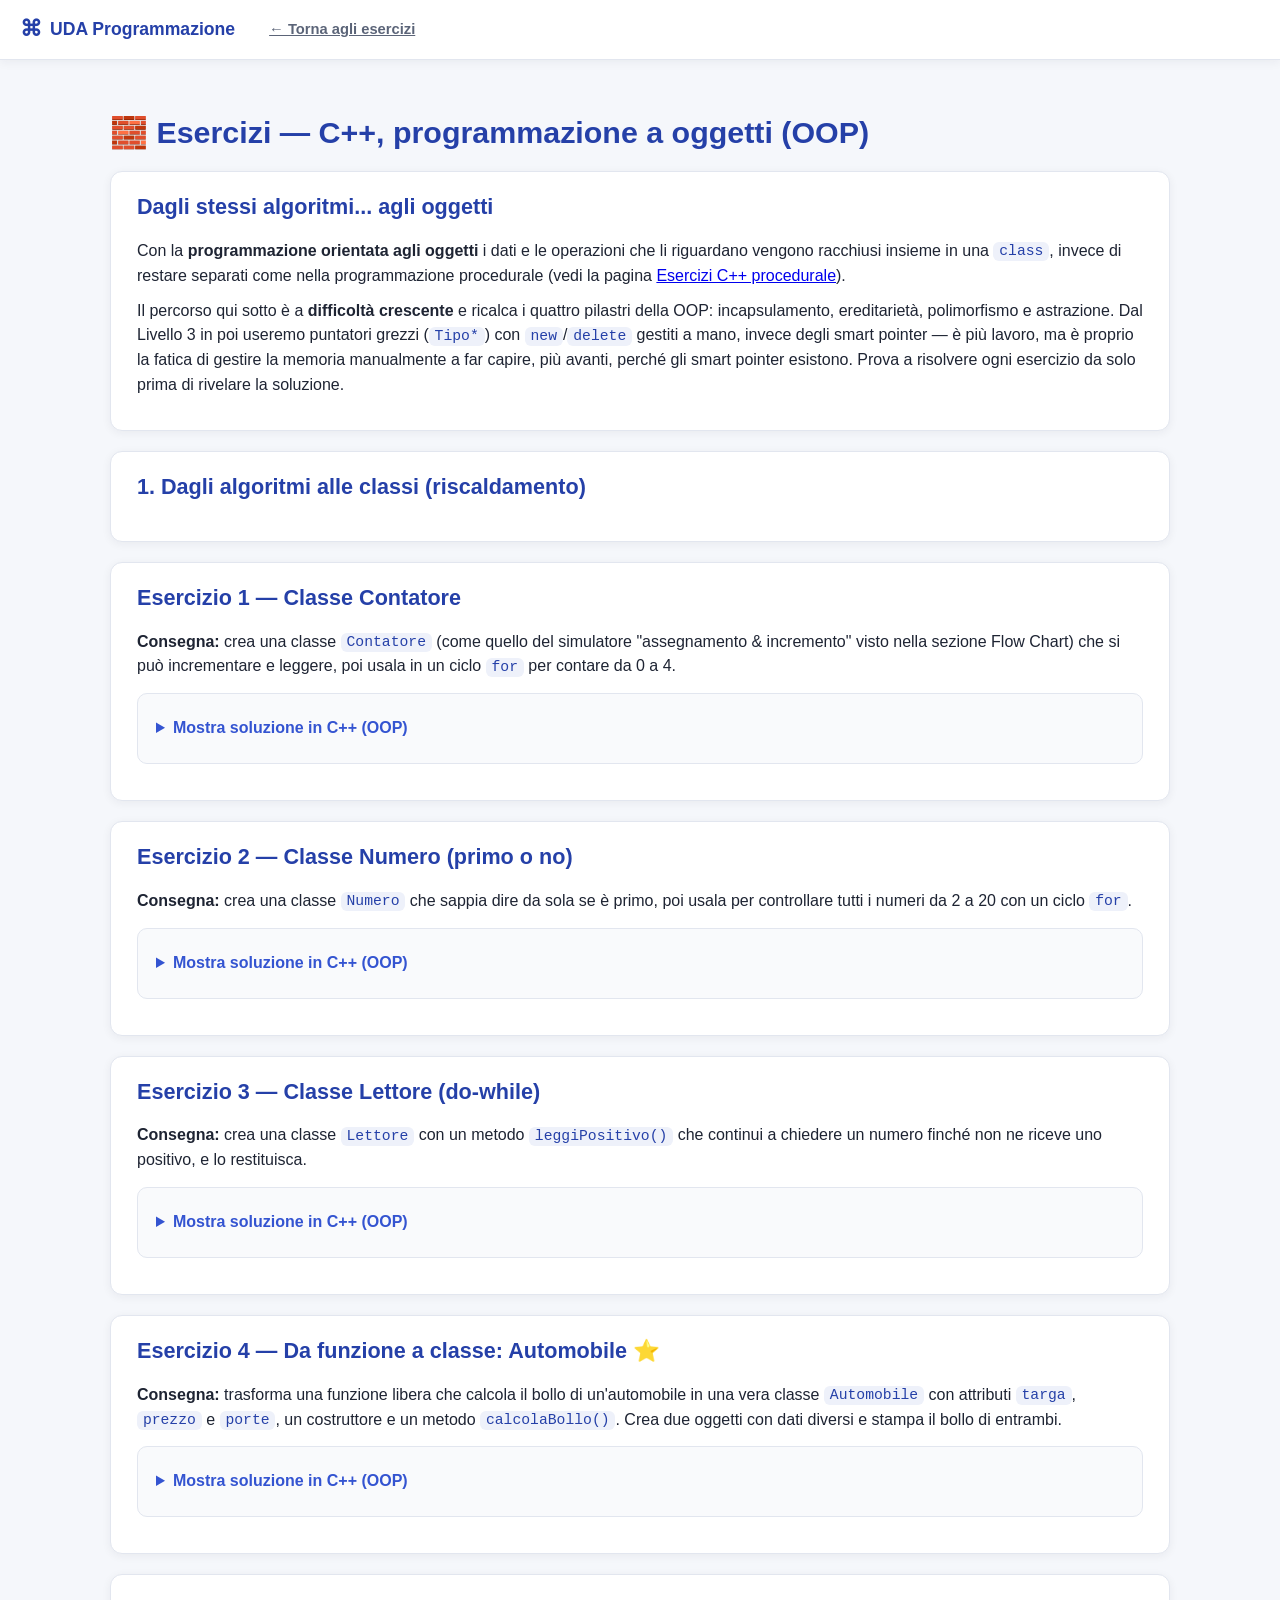
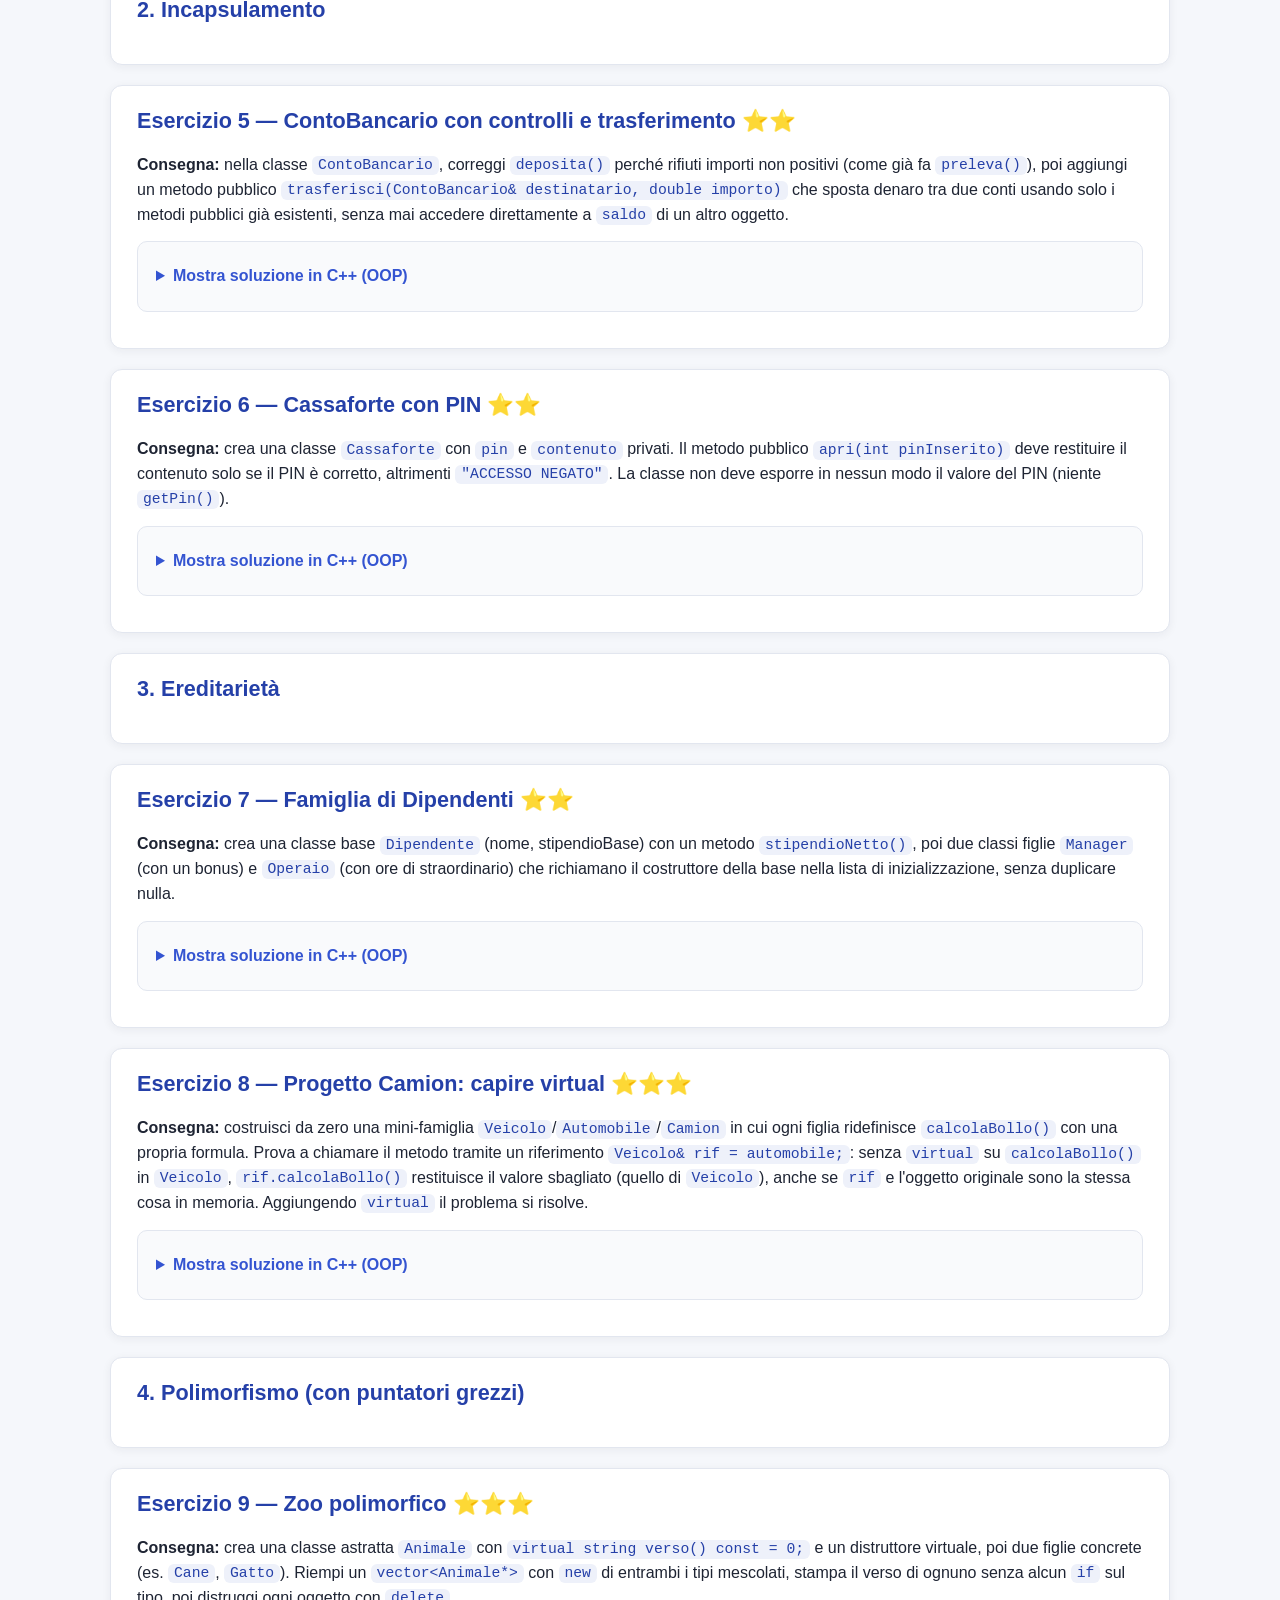
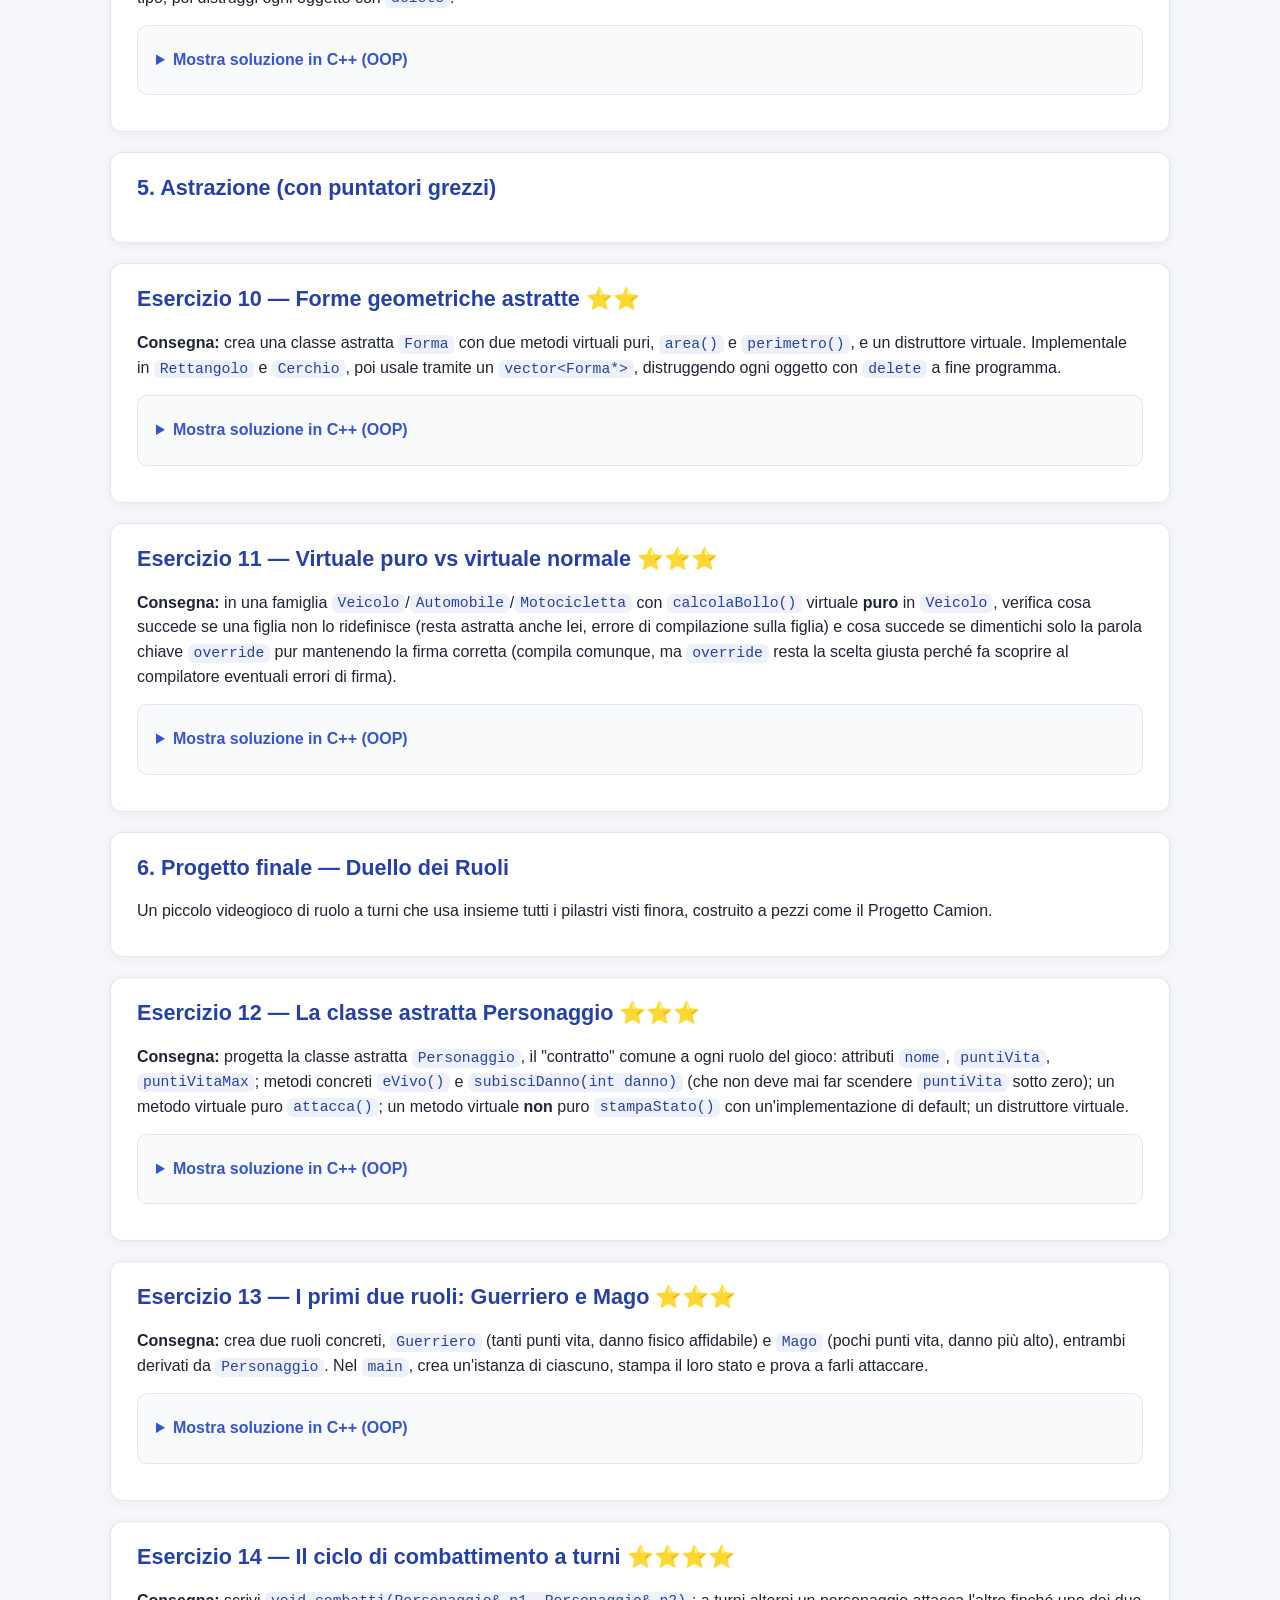
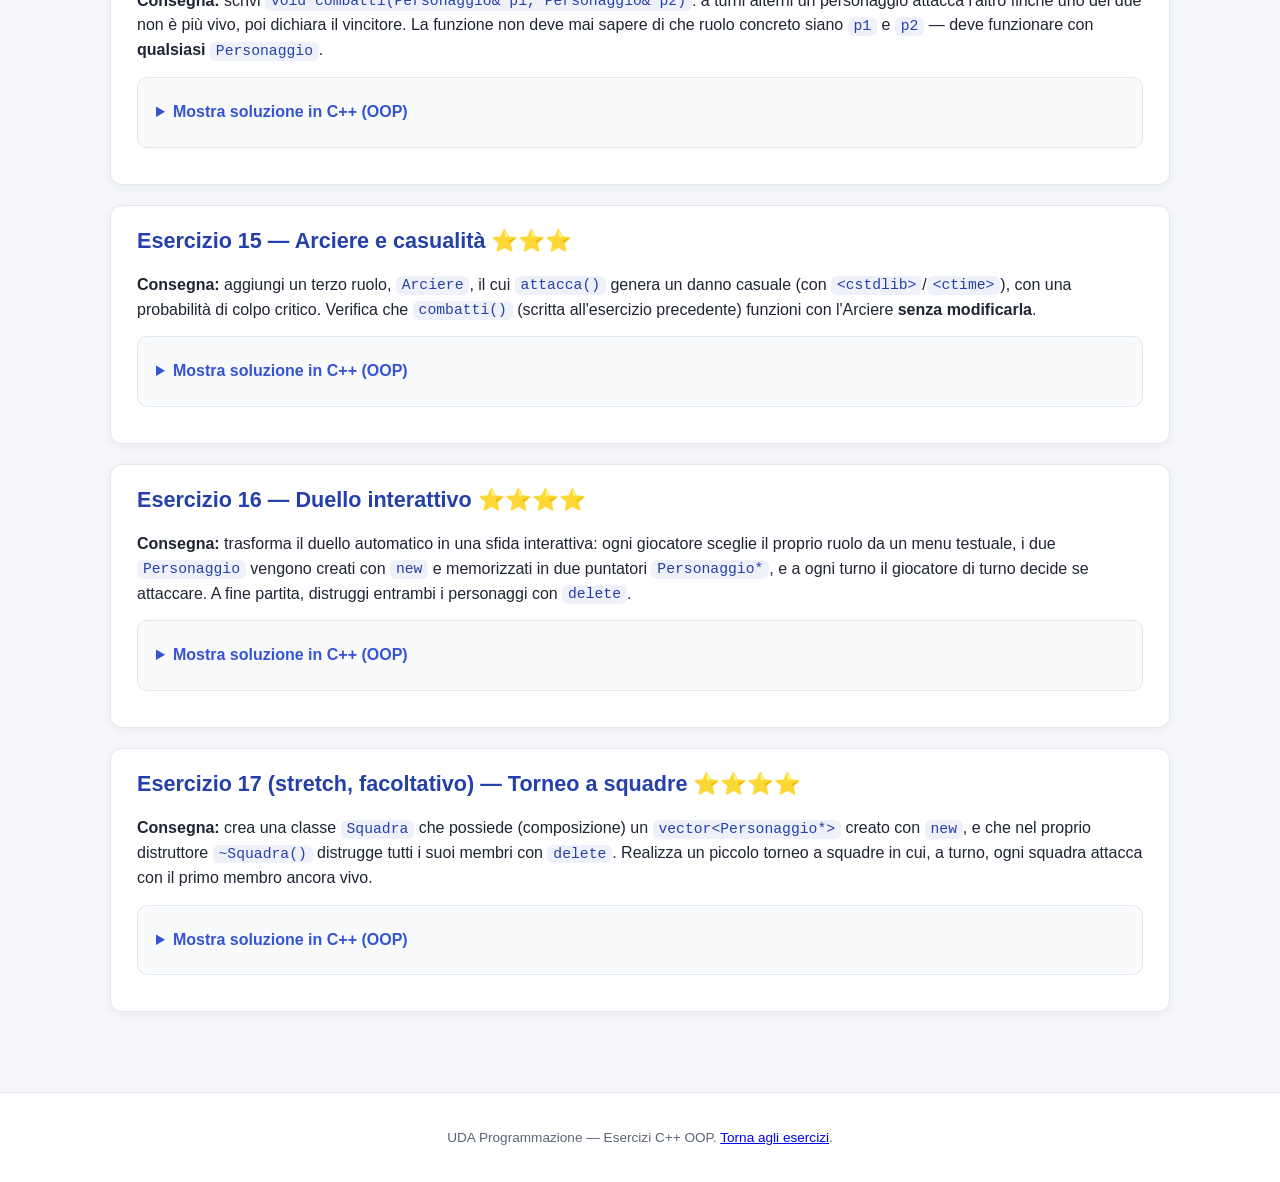
==== esercizi-cpp-oop.html @ 9cf07161 "Primo commit del sito UDA Programmazione Sito didattico interattivo su problem solving, algoritmi, f" ====
<!DOCTYPE html>
<html lang="it">
<head>
<meta charset="UTF-8">
<meta name="viewport" content="width=device-width, initial-scale=1.0">
<title>Esercizi C++ OOP – UDA Programmazione</title>
<link rel="stylesheet" href="css/style.css">
</head>
<body>

<header class="topbar">
  <div class="brand">
    <span class="brand-icon">⌘</span>
    <span class="brand-text">UDA Programmazione</span>
  </div>
  <nav class="mainnav">
    <a class="navbtn" href="Introduzione_Programmazione.html#esercizi">← Torna agli esercizi</a>
  </nav>
</header>

<main>
<section class="view active">
  <h1 class="view-title">🧱 Esercizi — C++, programmazione a oggetti (OOP)</h1>

  <div class="lesson-block">
    <h2>Dagli stessi algoritmi... agli oggetti</h2>
    <p>Con la <strong>programmazione orientata agli oggetti</strong> i dati e le operazioni che li riguardano vengono racchiusi insieme in una <code>class</code>, invece di restare separati come nella programmazione procedurale (vedi la pagina <a href="esercizi-cpp-procedurale.html">Esercizi C++ procedurale</a>).</p>
    <p>Il percorso qui sotto è a <strong>difficoltà crescente</strong> e ricalca i quattro pilastri della OOP: incapsulamento, ereditarietà, polimorfismo e astrazione. Dal Livello 3 in poi useremo puntatori grezzi (<code>Tipo*</code>) con <code>new</code>/<code>delete</code> gestiti a mano, invece degli smart pointer — è più lavoro, ma è proprio la fatica di gestire la memoria manualmente a far capire, più avanti, perché gli smart pointer esistono. Prova a risolvere ogni esercizio da solo prima di rivelare la soluzione.</p>
  </div>

  <!-- ============ 1. DAGLI ALGORITMI ALLE CLASSI ============ -->
  <div class="lesson-block">
    <h2>1. Dagli algoritmi alle classi (riscaldamento)</h2>
  </div>

  <div class="lesson-block">
    <h2>Esercizio 1 — Classe Contatore</h2>
    <p><strong>Consegna:</strong> crea una classe <code>Contatore</code> (come quello del simulatore "assegnamento &amp; incremento" visto nella sezione Flow Chart) che si può incrementare e leggere, poi usala in un ciclo <code>for</code> per contare da 0 a 4.</p>
    <div class="exercise-card">
      <details class="reveal"><summary>Mostra soluzione in C++ (OOP)</summary>
        <pre class="code-panel active">#include &lt;iostream&gt;
using namespace std;

class Contatore {
    private:
        int valore;
    public:
        Contatore() : valore(0) {}
        void incrementa() {
            valore = valore + 1;
        }
        int leggiValore() {
            return valore;
        }
};

int main() {
    Contatore cont;
    for (int i = 0; i &lt; 5; i++) {
        cout &lt;&lt; cont.leggiValore() &lt;&lt; endl;
        cont.incrementa();
    }
    return 0;
}</pre>
      </details>
    </div>
  </div>

  <div class="lesson-block">
    <h2>Esercizio 2 — Classe Numero (primo o no)</h2>
    <p><strong>Consegna:</strong> crea una classe <code>Numero</code> che sappia dire da sola se è primo, poi usala per controllare tutti i numeri da 2 a 20 con un ciclo <code>for</code>.</p>
    <div class="exercise-card">
      <details class="reveal"><summary>Mostra soluzione in C++ (OOP)</summary>
        <pre class="code-panel active">#include &lt;iostream&gt;
using namespace std;

class Numero {
    private:
        int valore;
    public:
        Numero(int v) : valore(v) {}
        bool ePrimo() {
            if (valore &lt; 2) return false;
            for (int i = 2; i &lt;= valore / 2; i++) {
                if (valore % i == 0) {
                    return false;
                }
            }
            return true;
        }
};

int main() {
    for (int n = 2; n &lt;= 20; n++) {
        Numero num(n);
        if (num.ePrimo()) {
            cout &lt;&lt; n &lt;&lt; " e' primo" &lt;&lt; endl;
        }
    }
    return 0;
}</pre>
      </details>
    </div>
  </div>

  <div class="lesson-block">
    <h2>Esercizio 3 — Classe Lettore (do-while)</h2>
    <p><strong>Consegna:</strong> crea una classe <code>Lettore</code> con un metodo <code>leggiPositivo()</code> che continui a chiedere un numero finché non ne riceve uno positivo, e lo restituisca.</p>
    <div class="exercise-card">
      <details class="reveal"><summary>Mostra soluzione in C++ (OOP)</summary>
        <pre class="code-panel active">#include &lt;iostream&gt;
using namespace std;

class Lettore {
    public:
        int leggiPositivo() {
            int n;
            do {
                cin &gt;&gt; n;
            } while (n &lt;= 0);
            return n;
        }
};

int main() {
    Lettore lettore;
    int n = lettore.leggiPositivo();
    cout &lt;&lt; "Hai inserito: " &lt;&lt; n;
    return 0;
}</pre>
        <p class="note">Anche dentro un metodo di una classe, il ciclo <code>do-while</code> funziona esattamente come nella programmazione procedurale: esegue il corpo almeno una volta.</p>
      </details>
    </div>
  </div>

  <div class="lesson-block">
    <h2>Esercizio 4 — Da funzione a classe: Automobile ⭐</h2>
    <p><strong>Consegna:</strong> trasforma una funzione libera che calcola il bollo di un'automobile in una vera classe <code>Automobile</code> con attributi <code>targa</code>, <code>prezzo</code> e <code>porte</code>, un costruttore e un metodo <code>calcolaBollo()</code>. Crea due oggetti con dati diversi e stampa il bollo di entrambi.</p>
    <div class="exercise-card">
      <details class="reveal"><summary>Mostra soluzione in C++ (OOP)</summary>
        <pre class="code-panel active">#include &lt;iostream&gt;
#include &lt;string&gt;
using namespace std;

class Automobile {
    public:
        string targa;
        double prezzo;
        int porte;

        Automobile(string t, double p, int np) : targa(t), prezzo(p), porte(np) {}

        double calcolaBollo() {
            return prezzo * 0.03 + porte * 5.0;
        }
};

int main() {
    Automobile auto1("AB123CD", 15000.0, 5);
    Automobile auto2("EF456GH", 22000.0, 3);

    cout &lt;&lt; "Bollo " &lt;&lt; auto1.targa &lt;&lt; ": " &lt;&lt; auto1.calcolaBollo() &lt;&lt; " euro" &lt;&lt; endl;
    cout &lt;&lt; "Bollo " &lt;&lt; auto2.targa &lt;&lt; ": " &lt;&lt; auto2.calcolaBollo() &lt;&lt; " euro" &lt;&lt; endl;
    return 0;
}</pre>
        <p class="note">Per ora <code>targa</code>, <code>prezzo</code> e <code>porte</code> sono <code>public</code>: al livello successivo (incapsulamento) impareremo a proteggerli.</p>
      </details>
    </div>
  </div>

  <!-- ============ 2. INCAPSULAMENTO ============ -->
  <div class="lesson-block">
    <h2>2. Incapsulamento</h2>
  </div>

  <div class="lesson-block">
    <h2>Esercizio 5 — ContoBancario con controlli e trasferimento ⭐⭐</h2>
    <p><strong>Consegna:</strong> nella classe <code>ContoBancario</code>, correggi <code>deposita()</code> perché rifiuti importi non positivi (come già fa <code>preleva()</code>), poi aggiungi un metodo pubblico <code>trasferisci(ContoBancario&amp; destinatario, double importo)</code> che sposta denaro tra due conti usando solo i metodi pubblici già esistenti, senza mai accedere direttamente a <code>saldo</code> di un altro oggetto.</p>
    <div class="exercise-card">
      <details class="reveal"><summary>Mostra soluzione in C++ (OOP)</summary>
        <pre class="code-panel active">#include &lt;iostream&gt;
#include &lt;string&gt;
using namespace std;

class ContoBancario {
    private:
        string intestatario;
        double saldo;
    public:
        ContoBancario(string nome, double saldoIniziale) : intestatario(nome), saldo(saldoIniziale) {}

        void deposita(double importo) {
            if (importo &gt; 0) {
                saldo = saldo + importo;
            } else {
                cout &lt;&lt; "Importo non valido per il deposito" &lt;&lt; endl;
            }
        }

        bool preleva(double importo) {
            if (importo &gt; 0 &amp;&amp; importo &lt;= saldo) {
                saldo = saldo - importo;
                return true;
            }
            cout &lt;&lt; "Prelievo non valido" &lt;&lt; endl;
            return false;
        }

        bool trasferisci(ContoBancario &amp;destinatario, double importo) {
            if (preleva(importo)) {
                destinatario.deposita(importo);
                return true;
            }
            return false;
        }

        double getSaldo() const {
            return saldo;
        }
};

int main() {
    ContoBancario conto1("Luca", 1000.0);
    ContoBancario conto2("Anna", 200.0);

    conto1.deposita(-500.0);
    cout &lt;&lt; "Saldo conto1 dopo deposito negativo: " &lt;&lt; conto1.getSaldo() &lt;&lt; endl;

    conto1.trasferisci(conto2, 300.0);
    cout &lt;&lt; "Saldo conto1: " &lt;&lt; conto1.getSaldo() &lt;&lt; endl;
    cout &lt;&lt; "Saldo conto2: " &lt;&lt; conto2.getSaldo() &lt;&lt; endl;

    conto1.trasferisci(conto2, 5000.0);
    conto1.trasferisci(conto2, -100.0);

    return 0;
}</pre>
        <p class="note"><code>trasferisci</code> non ha bisogno di essere <code>friend</code> né di accedere a <code>saldo</code> di <code>destinatario</code> direttamente: <code>saldo</code> è <code>private</code>, ma stiamo chiamando <strong>metodi pubblici</strong> di un altro oggetto della stessa classe, ed è permesso.</p>
      </details>
    </div>
  </div>

  <div class="lesson-block">
    <h2>Esercizio 6 — Cassaforte con PIN ⭐⭐</h2>
    <p><strong>Consegna:</strong> crea una classe <code>Cassaforte</code> con <code>pin</code> e <code>contenuto</code> privati. Il metodo pubblico <code>apri(int pinInserito)</code> deve restituire il contenuto solo se il PIN è corretto, altrimenti <code>"ACCESSO NEGATO"</code>. La classe non deve esporre in nessun modo il valore del PIN (niente <code>getPin()</code>).</p>
    <div class="exercise-card">
      <details class="reveal"><summary>Mostra soluzione in C++ (OOP)</summary>
        <pre class="code-panel active">#include &lt;iostream&gt;
#include &lt;string&gt;
using namespace std;

class Cassaforte {
    private:
        int pin;
        string contenuto;
    public:
        Cassaforte(int pinIniziale, string contenutoIniziale) : pin(pinIniziale), contenuto(contenutoIniziale) {}

        string apri(int pinInserito) const {
            if (pinInserito == pin) {
                return contenuto;
            }
            return "ACCESSO NEGATO";
        }
};

int main() {
    Cassaforte cassaforte(1234, "documenti importanti");

    cout &lt;&lt; cassaforte.apri(1234) &lt;&lt; endl;
    cout &lt;&lt; cassaforte.apri(9999) &lt;&lt; endl;
    return 0;
}</pre>
        <p class="note">Differenza importante: <code>saldo</code> è un dato privato che <em>ha senso</em> leggere dall'esterno (ha un getter), mentre <code>pin</code> è un dato privato che non deve <em>mai</em> averne uno — l'unico modo per "usarlo" è passarlo come tentativo a <code>apri()</code>.</p>
      </details>
    </div>
  </div>

  <!-- ============ 3. EREDITARIETÀ ============ -->
  <div class="lesson-block">
    <h2>3. Ereditarietà</h2>
  </div>

  <div class="lesson-block">
    <h2>Esercizio 7 — Famiglia di Dipendenti ⭐⭐</h2>
    <p><strong>Consegna:</strong> crea una classe base <code>Dipendente</code> (nome, stipendioBase) con un metodo <code>stipendioNetto()</code>, poi due classi figlie <code>Manager</code> (con un bonus) e <code>Operaio</code> (con ore di straordinario) che richiamano il costruttore della base nella lista di inizializzazione, senza duplicare nulla.</p>
    <div class="exercise-card">
      <details class="reveal"><summary>Mostra soluzione in C++ (OOP)</summary>
        <pre class="code-panel active">#include &lt;iostream&gt;
#include &lt;string&gt;
using namespace std;

class Dipendente {
    protected:
        string nome;
        double stipendioBase;
    public:
        Dipendente(string n, double s) : nome(n), stipendioBase(s) {}

        double stipendioNetto() const {
            return stipendioBase;
        }

        string getNome() const {
            return nome;
        }
};

class Manager : public Dipendente {
    private:
        double bonus;
    public:
        Manager(string n, double s, double b) : Dipendente(n, s), bonus(b) {}
};

class Operaio : public Dipendente {
    private:
        int oreStraordinario;
    public:
        Operaio(string n, double s, int ore) : Dipendente(n, s), oreStraordinario(ore) {}
};

int main() {
    Manager m("Giulia", 3000.0, 500.0);
    Operaio o("Marco", 1800.0, 10);

    cout &lt;&lt; m.getNome() &lt;&lt; " - stipendio base: " &lt;&lt; m.stipendioNetto() &lt;&lt; endl;
    cout &lt;&lt; o.getNome() &lt;&lt; " - stipendio base: " &lt;&lt; o.stipendioNetto() &lt;&lt; endl;
    return 0;
}</pre>
        <p class="note">Né <code>Manager</code> né <code>Operaio</code> ridefiniscono <code>getNome()</code> o <code>stipendioNetto()</code>: li ereditano così come sono da <code>Dipendente</code>. Nel costruttore, <code>: Dipendente(n, s)</code> è "la parte che eredita"; il resto del corpo è "la parte propria" della figlia.</p>
      </details>
    </div>
  </div>

  <div class="lesson-block">
    <h2>Esercizio 8 — Progetto Camion: capire virtual ⭐⭐⭐</h2>
    <p><strong>Consegna:</strong> costruisci da zero una mini-famiglia <code>Veicolo</code>/<code>Automobile</code>/<code>Camion</code> in cui ogni figlia ridefinisce <code>calcolaBollo()</code> con una propria formula. Prova a chiamare il metodo tramite un riferimento <code>Veicolo&amp; rif = automobile;</code>: senza <code>virtual</code> su <code>calcolaBollo()</code> in <code>Veicolo</code>, <code>rif.calcolaBollo()</code> restituisce il valore sbagliato (quello di <code>Veicolo</code>), anche se <code>rif</code> e l'oggetto originale sono la stessa cosa in memoria. Aggiungendo <code>virtual</code> il problema si risolve.</p>
    <div class="exercise-card">
      <details class="reveal"><summary>Mostra soluzione in C++ (OOP)</summary>
        <pre class="code-panel active">#include &lt;iostream&gt;
#include &lt;string&gt;
using namespace std;

class Veicolo {
    protected:
        string targa;
        double prezzoBase;
    public:
        Veicolo(string t, double p) : targa(t), prezzoBase(p) {}

        virtual double calcolaBollo() const {
            return prezzoBase * 0.03;
        }
};

class Automobile : public Veicolo {
    private:
        int numeroPorte;
    public:
        Automobile(string t, double p, int porte) : Veicolo(t, p), numeroPorte(porte) {}

        double calcolaBollo() const override {
            return prezzoBase * 0.03 + numeroPorte * 5.0;
        }
};

class Camion : public Veicolo {
    private:
        double portataTon;
    public:
        Camion(string t, double p, double portata) : Veicolo(t, p), portataTon(portata) {}

        double calcolaBollo() const override {
            return prezzoBase * 0.02 + portataTon * 8.0;
        }
};

int main() {
    Automobile a("AB123CD", 15000.0, 5);
    Camion c("EF456GH", 40000.0, 12.0);

    cout &lt;&lt; "Bollo (chiamata diretta): " &lt;&lt; a.calcolaBollo() &lt;&lt; endl;

    Veicolo &amp;rif = a;
    cout &lt;&lt; "Bollo (tramite Veicolo&amp;, con virtual): " &lt;&lt; rif.calcolaBollo() &lt;&lt; endl;

    Veicolo &amp;rifCamion = c;
    cout &lt;&lt; "Bollo camion (tramite Veicolo&amp;): " &lt;&lt; rifCamion.calcolaBollo() &lt;&lt; endl;

    return 0;
}</pre>
        <p class="note">Senza <code>virtual</code>, il compilatore decide <em>a compile-time</em> quale <code>calcolaBollo()</code> chiamare guardando solo il tipo <em>dichiarato</em> di <code>rif</code> (<code>Veicolo&amp;</code>), ignorando il tipo reale dell'oggetto puntato. Con <code>virtual</code>, la scelta avviene <em>a runtime</em>, in base al tipo reale dell'oggetto: è il ponte fra "tipo dichiarato" e "tipo reale" di cui parla la teoria del polimorfismo.</p>
      </details>
    </div>
  </div>

  <!-- ============ 4. POLIMORFISMO ============ -->
  <div class="lesson-block">
    <h2>4. Polimorfismo (con puntatori grezzi)</h2>
  </div>

  <div class="lesson-block">
    <h2>Esercizio 9 — Zoo polimorfico ⭐⭐⭐</h2>
    <p><strong>Consegna:</strong> crea una classe astratta <code>Animale</code> con <code>virtual string verso() const = 0;</code> e un distruttore virtuale, poi due figlie concrete (es. <code>Cane</code>, <code>Gatto</code>). Riempi un <code>vector&lt;Animale*&gt;</code> con <code>new</code> di entrambi i tipi mescolati, stampa il verso di ognuno senza alcun <code>if</code> sul tipo, poi distruggi ogni oggetto con <code>delete</code>.</p>
    <div class="exercise-card">
      <details class="reveal"><summary>Mostra soluzione in C++ (OOP)</summary>
        <pre class="code-panel active">#include &lt;iostream&gt;
#include &lt;string&gt;
#include &lt;vector&gt;
using namespace std;

class Animale {
    public:
        virtual string verso() const = 0;
        virtual ~Animale() {}
};

class Cane : public Animale {
    public:
        string verso() const override {
            return "Bau!";
        }
};

class Gatto : public Animale {
    public:
        string verso() const override {
            return "Miao!";
        }
};

int main() {
    vector&lt;Animale*&gt; zoo;
    zoo.push_back(new Cane());
    zoo.push_back(new Gatto());
    zoo.push_back(new Cane());

    for (size_t i = 0; i &lt; zoo.size(); i++) {
        cout &lt;&lt; zoo[i]-&gt;verso() &lt;&lt; endl;
    }

    for (size_t i = 0; i &lt; zoo.size(); i++) {
        delete zoo[i];
    }

    return 0;
}</pre>
        <p class="note">Il puntatore in <code>vector&lt;Animale*&gt;</code> è "grezzo": nessuno lo distrugge al posto nostro, per questo serve il secondo ciclo con <code>delete</code>. Se <code>~Animale()</code> non fosse <code>virtual</code>, <code>delete zoo[i]</code> chiamerebbe solo il distruttore di <code>Animale</code>, ignorando quello di <code>Cane</code>/<code>Gatto</code> (rischio concreto se le figlie avessero risorse proprie da liberare).</p>
      </details>
    </div>
  </div>

  <!-- ============ 5. ASTRAZIONE ============ -->
  <div class="lesson-block">
    <h2>5. Astrazione (con puntatori grezzi)</h2>
  </div>

  <div class="lesson-block">
    <h2>Esercizio 10 — Forme geometriche astratte ⭐⭐</h2>
    <p><strong>Consegna:</strong> crea una classe astratta <code>Forma</code> con due metodi virtuali puri, <code>area()</code> e <code>perimetro()</code>, e un distruttore virtuale. Implementale in <code>Rettangolo</code> e <code>Cerchio</code>, poi usale tramite un <code>vector&lt;Forma*&gt;</code>, distruggendo ogni oggetto con <code>delete</code> a fine programma.</p>
    <div class="exercise-card">
      <details class="reveal"><summary>Mostra soluzione in C++ (OOP)</summary>
        <pre class="code-panel active">#include &lt;iostream&gt;
#include &lt;vector&gt;
using namespace std;

class Forma {
    public:
        virtual double area() const = 0;
        virtual double perimetro() const = 0;
        virtual ~Forma() {}
};

class Rettangolo : public Forma {
    private:
        double base, altezza;
    public:
        Rettangolo(double b, double h) : base(b), altezza(h) {}

        double area() const override {
            return base * altezza;
        }

        double perimetro() const override {
            return 2 * (base + altezza);
        }
};

class Cerchio : public Forma {
    private:
        double raggio;
    public:
        Cerchio(double r) : raggio(r) {}

        double area() const override {
            return 3.14159 * raggio * raggio;
        }

        double perimetro() const override {
            return 2 * 3.14159 * raggio;
        }
};

int main() {
    // Forma f; // ERRORE: non si puo' istanziare una classe astratta

    vector&lt;Forma*&gt; forme;
    forme.push_back(new Rettangolo(4.0, 3.0));
    forme.push_back(new Cerchio(5.0));

    for (size_t i = 0; i &lt; forme.size(); i++) {
        cout &lt;&lt; "Area: " &lt;&lt; forme[i]-&gt;area() &lt;&lt; ", Perimetro: " &lt;&lt; forme[i]-&gt;perimetro() &lt;&lt; endl;
    }

    for (size_t i = 0; i &lt; forme.size(); i++) {
        delete forme[i];
    }

    return 0;
}</pre>
        <p class="note">Qui servono <strong>due</strong> metodi virtuali puri (non uno solo come in <code>Veicolo</code>): "forma" non ha un unico comportamento comune da calcolare, ma due proprietà geometriche indipendenti che ogni figlia deve saper fornire con la propria formula.</p>
      </details>
    </div>
  </div>

  <div class="lesson-block">
    <h2>Esercizio 11 — Virtuale puro vs virtuale normale ⭐⭐⭐</h2>
    <p><strong>Consegna:</strong> in una famiglia <code>Veicolo</code>/<code>Automobile</code>/<code>Motocicletta</code> con <code>calcolaBollo()</code> virtuale <strong>puro</strong> in <code>Veicolo</code>, verifica cosa succede se una figlia non lo ridefinisce (resta astratta anche lei, errore di compilazione sulla figlia) e cosa succede se dimentichi solo la parola chiave <code>override</code> pur mantenendo la firma corretta (compila comunque, ma <code>override</code> resta la scelta giusta perché fa scoprire al compilatore eventuali errori di firma).</p>
    <div class="exercise-card">
      <details class="reveal"><summary>Mostra soluzione in C++ (OOP)</summary>
        <pre class="code-panel active">#include &lt;iostream&gt;
#include &lt;string&gt;
using namespace std;

class Veicolo {
    protected:
        string targa;
        double prezzoBase;
    public:
        Veicolo(string t, double p) : targa(t), prezzoBase(p) {}

        virtual double calcolaBollo() const = 0; // virtuale PURO: obbliga le figlie a implementarlo
};

class Automobile : public Veicolo {
    private:
        int numeroPorte;
    public:
        Automobile(string t, double p, int porte) : Veicolo(t, p), numeroPorte(porte) {}

        // Anche senza scrivere "override", questo metodo ridefinisce comunque
        // calcolaBollo() perche' nome e firma coincidono: compila lo stesso.
        double calcolaBollo() const {
            return prezzoBase * 0.03 + numeroPorte * 5.0;
        }
};

class Motocicletta : public Veicolo {
    private:
        int cilindrata;
    public:
        Motocicletta(string t, double p, int cc) : Veicolo(t, p), cilindrata(cc) {}

        double calcolaBollo() const override {
            return prezzoBase * 0.01 + cilindrata * 0.02;
        }
};

/* Se si commenta l'override di calcolaBollo() in Motocicletta, la classe
   resta con un metodo virtuale puro non implementato: diventa anch'essa
   astratta, e "Motocicletta m(...)" nel main da' errore di compilazione.
   L'errore riguarda Motocicletta, non Veicolo: e' lei che rompe il contratto. */

int main() {
    Automobile a("AB123CD", 15000.0, 5);
    Motocicletta m("XY789ZZ", 8000.0, 600);

    cout &lt;&lt; "Bollo auto: " &lt;&lt; a.calcolaBollo() &lt;&lt; endl;
    cout &lt;&lt; "Bollo moto: " &lt;&lt; m.calcolaBollo() &lt;&lt; endl;
    return 0;
}</pre>
        <p class="note"><code>override</code> non è obbligatorio, ma conviene scriverlo sempre: se per errore la firma della figlia non corrisponde esattamente a quella della base (es. un parametro <code>const</code> in meno), senza <code>override</code> il compilatore crea silenziosamente un metodo nuovo invece di segnalare l'errore; con <code>override</code> lo blocca subito.</p>
      </details>
    </div>
  </div>

  <!-- ============ 6. PROGETTO FINALE ============ -->
  <div class="lesson-block">
    <h2>6. Progetto finale — Duello dei Ruoli</h2>
    <p>Un piccolo videogioco di ruolo a turni che usa insieme tutti i pilastri visti finora, costruito a pezzi come il Progetto Camion.</p>
  </div>

  <div class="lesson-block">
    <h2>Esercizio 12 — La classe astratta Personaggio ⭐⭐⭐</h2>
    <p><strong>Consegna:</strong> progetta la classe astratta <code>Personaggio</code>, il "contratto" comune a ogni ruolo del gioco: attributi <code>nome</code>, <code>puntiVita</code>, <code>puntiVitaMax</code>; metodi concreti <code>eVivo()</code> e <code>subisciDanno(int danno)</code> (che non deve mai far scendere <code>puntiVita</code> sotto zero); un metodo virtuale puro <code>attacca()</code>; un metodo virtuale <strong>non</strong> puro <code>stampaStato()</code> con un'implementazione di default; un distruttore virtuale.</p>
    <div class="exercise-card">
      <details class="reveal"><summary>Mostra soluzione in C++ (OOP)</summary>
        <pre class="code-panel active">#include &lt;iostream&gt;
#include &lt;string&gt;
using namespace std;

class Personaggio {
    protected:
        string nome;
        int puntiVita;
        int puntiVitaMax;
    public:
        Personaggio(string n, int vita) : nome(n), puntiVita(vita), puntiVitaMax(vita) {}

        bool eVivo() const {
            return puntiVita &gt; 0;
        }

        void subisciDanno(int danno) {
            puntiVita = puntiVita - danno;
            if (puntiVita &lt; 0) {
                puntiVita = 0;
            }
        }

        virtual int attacca() const = 0;

        virtual void stampaStato() const {
            cout &lt;&lt; nome &lt;&lt; ": " &lt;&lt; puntiVita &lt;&lt; "/" &lt;&lt; puntiVitaMax &lt;&lt; " PV" &lt;&lt; endl;
        }

        virtual ~Personaggio() {}
};

int main() {
    // Personaggio p("test", 10); // ERRORE: Personaggio e' astratta (attacca() e' virtuale puro)
    cout &lt;&lt; "Personaggio e' una classe astratta: non si puo' istanziare direttamente." &lt;&lt; endl;
    return 0;
}</pre>
        <p class="note">Non c'è un'unica scelta "giusta" per decidere quali metodi rendere virtuali puri: qui <code>attacca()</code> è puro perché ogni ruolo lo calcola in modo radicalmente diverso, mentre <code>stampaStato()</code> ha un comportamento di default sensato per tutti, quindi resta virtuale ma con un corpo.</p>
      </details>
    </div>
  </div>

  <div class="lesson-block">
    <h2>Esercizio 13 — I primi due ruoli: Guerriero e Mago ⭐⭐⭐</h2>
    <p><strong>Consegna:</strong> crea due ruoli concreti, <code>Guerriero</code> (tanti punti vita, danno fisico affidabile) e <code>Mago</code> (pochi punti vita, danno più alto), entrambi derivati da <code>Personaggio</code>. Nel <code>main</code>, crea un'istanza di ciascuno, stampa il loro stato e prova a farli attaccare.</p>
    <div class="exercise-card">
      <details class="reveal"><summary>Mostra soluzione in C++ (OOP)</summary>
        <pre class="code-panel active">#include &lt;iostream&gt;
#include &lt;string&gt;
using namespace std;

class Personaggio {
    protected:
        string nome;
        int puntiVita;
        int puntiVitaMax;
    public:
        Personaggio(string n, int vita) : nome(n), puntiVita(vita), puntiVitaMax(vita) {}

        bool eVivo() const {
            return puntiVita &gt; 0;
        }

        void subisciDanno(int danno) {
            puntiVita = puntiVita - danno;
            if (puntiVita &lt; 0) {
                puntiVita = 0;
            }
        }

        virtual int attacca() const = 0;

        virtual void stampaStato() const {
            cout &lt;&lt; nome &lt;&lt; ": " &lt;&lt; puntiVita &lt;&lt; "/" &lt;&lt; puntiVitaMax &lt;&lt; " PV" &lt;&lt; endl;
        }

        virtual ~Personaggio() {}
};

class Guerriero : public Personaggio {
    public:
        Guerriero(string n) : Personaggio(n, 120) {}

        int attacca() const override {
            return 15; // danno fisico affidabile, sempre uguale
        }
};

class Mago : public Personaggio {
    public:
        Mago(string n) : Personaggio(n, 70) {}

        int attacca() const override {
            return 25; // danno magico piu' alto, ma il personaggio e' fragile
        }
};

int main() {
    Guerriero guerriero("Thorin");
    Mago mago("Elara");

    guerriero.stampaStato();
    mago.stampaStato();

    int danno = guerriero.attacca();
    cout &lt;&lt; "Il guerriero attacca e infligge " &lt;&lt; danno &lt;&lt; " danni" &lt;&lt; endl;

    danno = mago.attacca();
    cout &lt;&lt; "Il mago attacca e infligge " &lt;&lt; danno &lt;&lt; " danni" &lt;&lt; endl;

    return 0;
}</pre>
      </details>
    </div>
  </div>

  <div class="lesson-block">
    <h2>Esercizio 14 — Il ciclo di combattimento a turni ⭐⭐⭐⭐</h2>
    <p><strong>Consegna:</strong> scrivi <code>void combatti(Personaggio&amp; p1, Personaggio&amp; p2)</code>: a turni alterni un personaggio attacca l'altro finché uno dei due non è più vivo, poi dichiara il vincitore. La funzione non deve mai sapere di che ruolo concreto siano <code>p1</code> e <code>p2</code> — deve funzionare con <strong>qualsiasi</strong> <code>Personaggio</code>.</p>
    <div class="exercise-card">
      <details class="reveal"><summary>Mostra soluzione in C++ (OOP)</summary>
        <pre class="code-panel active">#include &lt;iostream&gt;
#include &lt;string&gt;
using namespace std;

class Personaggio {
    protected:
        string nome;
        int puntiVita;
        int puntiVitaMax;
    public:
        Personaggio(string n, int vita) : nome(n), puntiVita(vita), puntiVitaMax(vita) {}

        bool eVivo() const {
            return puntiVita &gt; 0;
        }

        void subisciDanno(int danno) {
            puntiVita = puntiVita - danno;
            if (puntiVita &lt; 0) {
                puntiVita = 0;
            }
        }

        string getNome() const {
            return nome;
        }

        virtual int attacca() const = 0;

        virtual void stampaStato() const {
            cout &lt;&lt; nome &lt;&lt; ": " &lt;&lt; puntiVita &lt;&lt; "/" &lt;&lt; puntiVitaMax &lt;&lt; " PV" &lt;&lt; endl;
        }

        virtual ~Personaggio() {}
};

class Guerriero : public Personaggio {
    public:
        Guerriero(string n) : Personaggio(n, 120) {}
        int attacca() const override { return 15; }
};

class Mago : public Personaggio {
    public:
        Mago(string n) : Personaggio(n, 70) {}
        int attacca() const override { return 25; }
};

void combatti(Personaggio &amp;p1, Personaggio &amp;p2) {
    bool turnoDiP1 = true;

    while (p1.eVivo() &amp;&amp; p2.eVivo()) {
        Personaggio &amp;attaccante = turnoDiP1 ? p1 : p2;
        Personaggio &amp;bersaglio = turnoDiP1 ? p2 : p1;

        int danno = attaccante.attacca();
        bersaglio.subisciDanno(danno);

        cout &lt;&lt; attaccante.getNome() &lt;&lt; " attacca " &lt;&lt; bersaglio.getNome()
             &lt;&lt; " e infligge " &lt;&lt; danno &lt;&lt; " danni." &lt;&lt; endl;
        bersaglio.stampaStato();

        turnoDiP1 = !turnoDiP1;
    }

    if (p1.eVivo()) {
        cout &lt;&lt; p1.getNome() &lt;&lt; " vince il duello!" &lt;&lt; endl;
    } else {
        cout &lt;&lt; p2.getNome() &lt;&lt; " vince il duello!" &lt;&lt; endl;
    }
}

int main() {
    Guerriero guerriero("Thorin");
    Mago mago("Elara");

    combatti(guerriero, mago);

    return 0;
}</pre>
        <p class="note"><code>combatti()</code> prende i parametri per riferimento a <code>Personaggio&amp;</code>, mai a un tipo concreto: chiama solo <code>eVivo()</code>, <code>attacca()</code>, <code>subisciDanno()</code> e <code>stampaStato()</code>, tutti metodi del "contratto" di <code>Personaggio</code>. Per questo funziona identica con qualsiasi ruolo, anche quelli non ancora scritti (vedi esercizio successivo).</p>
      </details>
    </div>
  </div>

  <div class="lesson-block">
    <h2>Esercizio 15 — Arciere e casualità ⭐⭐⭐</h2>
    <p><strong>Consegna:</strong> aggiungi un terzo ruolo, <code>Arciere</code>, il cui <code>attacca()</code> genera un danno casuale (con <code>&lt;cstdlib&gt;</code>/<code>&lt;ctime&gt;</code>), con una probabilità di colpo critico. Verifica che <code>combatti()</code> (scritta all'esercizio precedente) funzioni con l'Arciere <strong>senza modificarla</strong>.</p>
    <div class="exercise-card">
      <details class="reveal"><summary>Mostra soluzione in C++ (OOP)</summary>
        <pre class="code-panel active">#include &lt;iostream&gt;
#include &lt;string&gt;
#include &lt;cstdlib&gt;
#include &lt;ctime&gt;
using namespace std;

class Personaggio {
    protected:
        string nome;
        int puntiVita;
        int puntiVitaMax;
    public:
        Personaggio(string n, int vita) : nome(n), puntiVita(vita), puntiVitaMax(vita) {}

        bool eVivo() const {
            return puntiVita &gt; 0;
        }

        void subisciDanno(int danno) {
            puntiVita = puntiVita - danno;
            if (puntiVita &lt; 0) {
                puntiVita = 0;
            }
        }

        string getNome() const {
            return nome;
        }

        virtual int attacca() const = 0;

        virtual void stampaStato() const {
            cout &lt;&lt; nome &lt;&lt; ": " &lt;&lt; puntiVita &lt;&lt; "/" &lt;&lt; puntiVitaMax &lt;&lt; " PV" &lt;&lt; endl;
        }

        virtual ~Personaggio() {}
};

class Guerriero : public Personaggio {
    public:
        Guerriero(string n) : Personaggio(n, 120) {}
        int attacca() const override { return 15; }
};

class Mago : public Personaggio {
    public:
        Mago(string n) : Personaggio(n, 70) {}
        int attacca() const override { return 25; }
};

class Arciere : public Personaggio {
    public:
        Arciere(string n) : Personaggio(n, 90) {}

        int attacca() const override {
            int danno = 10 + rand() % 16; // danno base tra 10 e 25
            bool critico = (rand() % 100) &lt; 20; // 20% di probabilita' di colpo critico
            if (critico) {
                danno = danno * 2;
                cout &lt;&lt; "Colpo critico! ";
            }
            return danno;
        }
};

void combatti(Personaggio &amp;p1, Personaggio &amp;p2) {
    bool turnoDiP1 = true;

    while (p1.eVivo() &amp;&amp; p2.eVivo()) {
        Personaggio &amp;attaccante = turnoDiP1 ? p1 : p2;
        Personaggio &amp;bersaglio = turnoDiP1 ? p2 : p1;

        int danno = attaccante.attacca();
        bersaglio.subisciDanno(danno);

        cout &lt;&lt; attaccante.getNome() &lt;&lt; " attacca " &lt;&lt; bersaglio.getNome()
             &lt;&lt; " e infligge " &lt;&lt; danno &lt;&lt; " danni." &lt;&lt; endl;
        bersaglio.stampaStato();

        turnoDiP1 = !turnoDiP1;
    }

    if (p1.eVivo()) {
        cout &lt;&lt; p1.getNome() &lt;&lt; " vince il duello!" &lt;&lt; endl;
    } else {
        cout &lt;&lt; p2.getNome() &lt;&lt; " vince il duello!" &lt;&lt; endl;
    }
}

int main() {
    srand(time(0));

    Arciere arciere("Robin");
    Guerriero guerriero("Thorin");

    combatti(arciere, guerriero);

    return 0;
}</pre>
        <p class="note"><code>combatti()</code> è identica a quella dell'esercizio precedente, carattere per carattere: se per farla funzionare con <code>Arciere</code> fosse servito toccarla, sarebbe stato il segnale che qualcosa nel design non andava.</p>
      </details>
    </div>
  </div>

  <div class="lesson-block">
    <h2>Esercizio 16 — Duello interattivo ⭐⭐⭐⭐</h2>
    <p><strong>Consegna:</strong> trasforma il duello automatico in una sfida interattiva: ogni giocatore sceglie il proprio ruolo da un menu testuale, i due <code>Personaggio</code> vengono creati con <code>new</code> e memorizzati in due puntatori <code>Personaggio*</code>, e a ogni turno il giocatore di turno decide se attaccare. A fine partita, distruggi entrambi i personaggi con <code>delete</code>.</p>
    <div class="exercise-card">
      <details class="reveal"><summary>Mostra soluzione in C++ (OOP)</summary>
        <pre class="code-panel active">#include &lt;iostream&gt;
#include &lt;string&gt;
#include &lt;cstdlib&gt;
#include &lt;ctime&gt;
using namespace std;

class Personaggio {
    protected:
        string nome;
        int puntiVita;
        int puntiVitaMax;
    public:
        Personaggio(string n, int vita) : nome(n), puntiVita(vita), puntiVitaMax(vita) {}

        bool eVivo() const {
            return puntiVita &gt; 0;
        }

        void subisciDanno(int danno) {
            puntiVita = puntiVita - danno;
            if (puntiVita &lt; 0) {
                puntiVita = 0;
            }
        }

        string getNome() const {
            return nome;
        }

        virtual int attacca() const = 0;

        virtual void stampaStato() const {
            cout &lt;&lt; nome &lt;&lt; ": " &lt;&lt; puntiVita &lt;&lt; "/" &lt;&lt; puntiVitaMax &lt;&lt; " PV" &lt;&lt; endl;
        }

        virtual ~Personaggio() {}
};

class Guerriero : public Personaggio {
    public:
        Guerriero(string n) : Personaggio(n, 120) {}
        int attacca() const override { return 15; }
};

class Mago : public Personaggio {
    public:
        Mago(string n) : Personaggio(n, 70) {}
        int attacca() const override { return 25; }
};

class Arciere : public Personaggio {
    public:
        Arciere(string n) : Personaggio(n, 90) {}
        int attacca() const override {
            int danno = 10 + rand() % 16;
            if ((rand() % 100) &lt; 20) {
                danno = danno * 2;
                cout &lt;&lt; "Colpo critico! ";
            }
            return danno;
        }
};

Personaggio* creaPersonaggio(string nome) {
    int scelta;
    cout &lt;&lt; "Scegli il ruolo per " &lt;&lt; nome &lt;&lt; ":" &lt;&lt; endl;
    cout &lt;&lt; "1) Guerriero  2) Mago  3) Arciere" &lt;&lt; endl;
    cin &gt;&gt; scelta;

    if (scelta == 1) {
        return new Guerriero(nome);
    } else if (scelta == 2) {
        return new Mago(nome);
    } else {
        return new Arciere(nome);
    }
}

void combatti(Personaggio &amp;p1, Personaggio &amp;p2) {
    bool turnoDiP1 = true;

    while (p1.eVivo() &amp;&amp; p2.eVivo()) {
        Personaggio &amp;attaccante = turnoDiP1 ? p1 : p2;
        Personaggio &amp;bersaglio = turnoDiP1 ? p2 : p1;

        cout &lt;&lt; endl &lt;&lt; "Turno di " &lt;&lt; attaccante.getNome() &lt;&lt; ". Premi 1 per attaccare: ";
        int azione;
        cin &gt;&gt; azione;

        if (azione == 1) {
            int danno = attaccante.attacca();
            bersaglio.subisciDanno(danno);
            cout &lt;&lt; attaccante.getNome() &lt;&lt; " infligge " &lt;&lt; danno &lt;&lt; " danni a "
                 &lt;&lt; bersaglio.getNome() &lt;&lt; "." &lt;&lt; endl;
            bersaglio.stampaStato();
        }

        turnoDiP1 = !turnoDiP1;
    }

    if (p1.eVivo()) {
        cout &lt;&lt; endl &lt;&lt; p1.getNome() &lt;&lt; " vince il duello!" &lt;&lt; endl;
    } else {
        cout &lt;&lt; endl &lt;&lt; p2.getNome() &lt;&lt; " vince il duello!" &lt;&lt; endl;
    }
}

int main() {
    srand(time(0));

    string nome1, nome2;
    cout &lt;&lt; "Nome del giocatore 1: ";
    cin &gt;&gt; nome1;
    cout &lt;&lt; "Nome del giocatore 2: ";
    cin &gt;&gt; nome2;

    Personaggio *p1 = creaPersonaggio(nome1);
    Personaggio *p2 = creaPersonaggio(nome2);

    combatti(*p1, *p2);

    delete p1;
    delete p2;

    return 0;
}</pre>
        <p class="note"><code>combatti()</code> continua a prendere <code>Personaggio&amp;</code>, quindi la chiamiamo come <code>combatti(*p1, *p2)</code> dereferenziando i puntatori. Chi crea gli oggetti con <code>new</code> (qui il <code>main</code>) è responsabile di distruggerli con <code>delete</code>, qualunque sia il vincitore: per questo <code>delete p1;</code> e <code>delete p2;</code> vengono eseguiti sempre, a fine partita.</p>
      </details>
    </div>
  </div>

  <div class="lesson-block">
    <h2>Esercizio 17 (stretch, facoltativo) — Torneo a squadre ⭐⭐⭐⭐</h2>
    <p><strong>Consegna:</strong> crea una classe <code>Squadra</code> che possiede (composizione) un <code>vector&lt;Personaggio*&gt;</code> creato con <code>new</code>, e che nel proprio distruttore <code>~Squadra()</code> distrugge tutti i suoi membri con <code>delete</code>. Realizza un piccolo torneo a squadre in cui, a turno, ogni squadra attacca con il primo membro ancora vivo.</p>
    <div class="exercise-card">
      <details class="reveal"><summary>Mostra soluzione in C++ (OOP)</summary>
        <pre class="code-panel active">#include &lt;iostream&gt;
#include &lt;string&gt;
#include &lt;vector&gt;
using namespace std;

class Personaggio {
    protected:
        string nome;
        int puntiVita;
        int puntiVitaMax;
    public:
        Personaggio(string n, int vita) : nome(n), puntiVita(vita), puntiVitaMax(vita) {}
        bool eVivo() const { return puntiVita &gt; 0; }
        void subisciDanno(int danno) {
            puntiVita -= danno;
            if (puntiVita &lt; 0) puntiVita = 0;
        }
        string getNome() const { return nome; }
        virtual int attacca() const = 0;
        virtual void stampaStato() const {
            cout &lt;&lt; nome &lt;&lt; ": " &lt;&lt; puntiVita &lt;&lt; "/" &lt;&lt; puntiVitaMax &lt;&lt; " PV" &lt;&lt; endl;
        }
        virtual ~Personaggio() {}
};

class Guerriero : public Personaggio {
    public:
        Guerriero(string n) : Personaggio(n, 120) {}
        int attacca() const override { return 15; }
};

class Mago : public Personaggio {
    public:
        Mago(string n) : Personaggio(n, 70) {}
        int attacca() const override { return 25; }
};

class Squadra {
    private:
        string nomeSquadra;
        vector&lt;Personaggio*&gt; membri;
    public:
        Squadra(string n) : nomeSquadra(n) {}

        // Distruttore: la squadra "possiede" i suoi personaggi
        // (li ha creati lei con new), quindi tocca a lei distruggerli.
        ~Squadra() {
            for (size_t i = 0; i &lt; membri.size(); i++) {
                delete membri[i];
            }
        }

        void aggiungi(Personaggio *p) {
            membri.push_back(p);
        }

        bool haSuperstiti() const {
            for (size_t i = 0; i &lt; membri.size(); i++) {
                if (membri[i]-&gt;eVivo()) return true;
            }
            return false;
        }

        Personaggio* primoVivo() {
            for (size_t i = 0; i &lt; membri.size(); i++) {
                if (membri[i]-&gt;eVivo()) return membri[i];
            }
            return nullptr;
        }

        string getNome() const { return nomeSquadra; }
};

int main() {
    Squadra rossi("Squadra Rossa");
    rossi.aggiungi(new Guerriero("Thorin"));
    rossi.aggiungi(new Mago("Elara"));

    Squadra blu("Squadra Blu");
    blu.aggiungi(new Guerriero("Conan"));
    blu.aggiungi(new Mago("Merlino"));

    bool turnoRossi = true;
    while (rossi.haSuperstiti() &amp;&amp; blu.haSuperstiti()) {
        Squadra &amp;attaccanti = turnoRossi ? rossi : blu;
        Squadra &amp;difensori = turnoRossi ? blu : rossi;

        Personaggio *attaccante = attaccanti.primoVivo();
        Personaggio *bersaglio = difensori.primoVivo();

        int danno = attaccante-&gt;attacca();
        bersaglio-&gt;subisciDanno(danno);
        cout &lt;&lt; attaccante-&gt;getNome() &lt;&lt; " (" &lt;&lt; attaccanti.getNome() &lt;&lt; ") colpisce "
             &lt;&lt; bersaglio-&gt;getNome() &lt;&lt; " (" &lt;&lt; difensori.getNome() &lt;&lt; ") per " &lt;&lt; danno &lt;&lt; " danni." &lt;&lt; endl;

        turnoRossi = !turnoRossi;
    }

    if (rossi.haSuperstiti()) {
        cout &lt;&lt; rossi.getNome() &lt;&lt; " vince il torneo!" &lt;&lt; endl;
    } else {
        cout &lt;&lt; blu.getNome() &lt;&lt; " vince il torneo!" &lt;&lt; endl;
    }

    // I distruttori di rossi e blu vengono chiamati automaticamente qui,
    // ed eliminano a cascata tutti i Personaggio* creati con new.
    return 0;
}</pre>
        <p class="note">Notate quanto lavoro ripetitivo serve per gestire a mano ogni singolo <code>delete</code> (qui e in tutti gli esercizi precedenti con puntatori grezzi): è esattamente il tipo di responsabilità che uno <code>unique_ptr</code> toglierebbe di mezzo automaticamente, occupandosi da solo della distruzione quando l'oggetto non serve più. È il passo naturale da studiare dopo questo percorso.</p>
      </details>
    </div>
  </div>

</section>
</main>

<footer class="footer">
  <p>UDA Programmazione — Esercizi C++ OOP. <a href="Introduzione_Programmazione.html#esercizi">Torna agli esercizi</a>.</p>
</footer>

</body>
</html>
---- css/style.css ----
:root {
  --bg: #f5f7fb;
  --surface: #ffffff;
  --border: #e2e6ef;
  --text: #1e2433;
  --text-muted: #5b6478;
  --primary: #3454d1;
  --primary-dark: #2540a8;
  --accent: #16a34a;
  --accent-2: #f59e0b;
  --danger: #dc2626;
  --radius: 12px;
  --shadow: 0 2px 10px rgba(30, 36, 51, 0.06);
  --shadow-lg: 0 8px 30px rgba(30, 36, 51, 0.12);
}

* { box-sizing: border-box; }

html, body {
  margin: 0;
  padding: 0;
  background: var(--bg);
  color: var(--text);
  font-family: "Segoe UI", Roboto, Helvetica, Arial, sans-serif;
  line-height: 1.55;
}

h1, h2, h3, h4 { line-height: 1.25; }

code {
  background: #eef1fa;
  padding: 0.1em 0.4em;
  border-radius: 6px;
  font-family: "Consolas", "Courier New", monospace;
  font-size: 0.92em;
  color: #2540a8;
}

/* ---------- Topbar ---------- */
.topbar {
  position: sticky;
  top: 0;
  z-index: 100;
  display: flex;
  align-items: center;
  gap: 20px;
  background: var(--surface);
  border-bottom: 1px solid var(--border);
  padding: 10px 20px;
  box-shadow: var(--shadow);
}

.brand {
  display: flex;
  align-items: center;
  gap: 8px;
  font-weight: 700;
  font-size: 1.1rem;
  white-space: nowrap;
  color: var(--primary-dark);
}
.brand-icon { font-size: 1.4rem; }

.mainnav {
  display: flex;
  flex-wrap: wrap;
  gap: 6px;
  flex: 1;
}

.navbtn {
  background: transparent;
  border: none;
  padding: 8px 14px;
  border-radius: 8px;
  cursor: pointer;
  font-size: 0.92rem;
  color: var(--text-muted);
  font-weight: 600;
  transition: background 0.15s, color 0.15s;
  white-space: nowrap;
}
.navbtn:hover { background: #eef1fa; color: var(--primary-dark); }
.navbtn.active { background: var(--primary); color: #fff; }

.hamburger {
  display: none;
  background: none;
  border: none;
  font-size: 1.4rem;
  cursor: pointer;
  color: var(--text);
}

/* ---------- Layout / views ---------- */
main { max-width: 1100px; margin: 0 auto; padding: 28px 20px 60px; }

.view { display: none; animation: fadeIn 0.25s ease; }
.view.active { display: block; }

@keyframes fadeIn {
  from { opacity: 0; transform: translateY(6px); }
  to { opacity: 1; transform: translateY(0); }
}

.view-title { font-size: 1.9rem; margin-bottom: 20px; color: var(--primary-dark); }

/* ---------- Home ---------- */
.hero { text-align: center; padding: 30px 10px 10px; }
.hero h1 { font-size: 2.3rem; margin-bottom: 8px; color: var(--primary-dark); }
.subtitle { color: var(--text-muted); font-size: 1.1rem; max-width: 700px; margin: 0 auto; }

.card-grid {
  display: grid;
  grid-template-columns: repeat(auto-fit, minmax(230px, 1fr));
  gap: 16px;
  margin: 30px 0;
}

.topic-card {
  background: var(--surface);
  border: 1px solid var(--border);
  border-radius: var(--radius);
  padding: 20px;
  cursor: pointer;
  transition: transform 0.15s, box-shadow 0.15s;
  box-shadow: var(--shadow);
}
.topic-card:hover { transform: translateY(-3px); box-shadow: var(--shadow-lg); }
.topic-icon { font-size: 2rem; margin-bottom: 8px; }
.topic-card h3 { margin: 0 0 6px; color: var(--primary-dark); }
.topic-card p { margin: 0; color: var(--text-muted); font-size: 0.94rem; }

.info-box {
  background: #eef4ff;
  border: 1px solid #cfe0ff;
  border-radius: var(--radius);
  padding: 20px 24px;
  margin-top: 20px;
}
.info-box h3 { margin-top: 0; color: var(--primary-dark); }
.info-box ul { margin: 0; padding-left: 20px; }
.info-box li { margin-bottom: 6px; }

/* ---------- Lesson blocks ---------- */
.lesson-block {
  background: var(--surface);
  border: 1px solid var(--border);
  border-radius: var(--radius);
  padding: 22px 26px;
  margin-bottom: 20px;
  box-shadow: var(--shadow);
}
.lesson-block h2 { color: var(--primary-dark); margin-top: 0; font-size: 1.35rem; }
.lesson-block h3 { font-size: 1.1rem; color: var(--primary-dark); }
.lesson-block p { margin: 10px 0; }

.definition {
  background: #f0fdf4;
  border-left: 4px solid var(--accent);
  padding: 10px 16px;
  border-radius: 6px;
}

.curiosity {
  background: #fffbeb;
  border-left: 4px solid var(--accent-2);
  padding: 10px 16px;
  border-radius: 6px;
}

.warn {
  background: #fef2f2;
  border-left: 4px solid var(--danger);
  padding: 10px 16px;
  border-radius: 6px;
}

.note {
  color: var(--text-muted);
  font-style: italic;
  font-size: 0.93rem;
}

.link-btn {
  background: none;
  border: none;
  color: var(--primary);
  text-decoration: underline;
  cursor: pointer;
  font: inherit;
  padding: 0;
}

/* ---------- Simulator boxes ---------- */
.sim-box {
  background: #f9fafc;
  border: 1px dashed #c3cbe0;
  border-radius: var(--radius);
  padding: 18px 20px;
  margin: 16px 0;
}
.sim-box h4 { margin-top: 0; color: var(--primary-dark); }

.sim-controls {
  display: flex;
  flex-wrap: wrap;
  gap: 12px;
  align-items: center;
  margin-bottom: 14px;
}
.sim-controls label { font-size: 0.92rem; display: flex; align-items: center; gap: 6px; }
.sim-controls input[type="number"] {
  width: 80px;
  padding: 6px 8px;
  border-radius: 6px;
  border: 1px solid var(--border);
}
.sim-controls select {
  padding: 6px 8px;
  border-radius: 6px;
  border: 1px solid var(--border);
}

.btn {
  background: var(--primary);
  color: #fff;
  border: none;
  padding: 8px 16px;
  border-radius: 8px;
  cursor: pointer;
  font-weight: 600;
  font-size: 0.9rem;
  transition: background 0.15s;
}
.btn:hover { background: var(--primary-dark); }
.btn-secondary { background: var(--accent-2); }
.btn-secondary:hover { background: #d97706; }
.btn:disabled { background: #b7bfd6; cursor: not-allowed; }

.sim-output {
  background: var(--surface);
  border: 1px solid var(--border);
  border-radius: 8px;
  padding: 12px 16px;
  font-size: 0.94rem;
  min-height: 20px;
}
.sim-output table { width: 100%; border-collapse: collapse; margin-top: 8px; }
.sim-output th, .sim-output td { padding: 4px 8px; border-bottom: 1px solid var(--border); text-align: center; font-size: 0.88rem; }

.console-output {
  background: #10151f;
  color: #7ee787;
  font-family: "Consolas", "Courier New", monospace;
  min-height: 60px;
  white-space: pre-wrap;
}

/* ---------- Relative difficulty cards ---------- */
.relative-grid {
  display: grid;
  grid-template-columns: repeat(auto-fit, minmax(200px, 1fr));
  gap: 12px;
  margin: 14px 0;
}
.rel-card {
  background: #f9fafc;
  border: 1px solid var(--border);
  border-radius: 10px;
  padding: 14px;
  display: flex;
  flex-direction: column;
  gap: 6px;
}
.rel-who { font-weight: 700; }
.rel-what { font-size: 0.85rem; padding: 4px 8px; border-radius: 6px; background: #dcfce7; color: #166534; }
.rel-what.hard { background: #fee2e2; color: #991b1b; }
.rel-what.easy2 { background: #dcfce7; color: #166534; }

.approach-grid, .history-grid, .compare-grid {
  display: grid;
  grid-template-columns: repeat(auto-fit, minmax(220px, 1fr));
  gap: 14px;
  margin: 14px 0;
}
.approach, .history-card, .compare-card {
  background: #f9fafc;
  border: 1px solid var(--border);
  border-radius: 10px;
  padding: 14px 16px;
}
.approach h4, .history-card h4, .compare-card h4 { margin-top: 0; color: var(--primary-dark); }

.algo-steps { padding-left: 22px; }
.algo-steps li { margin-bottom: 6px; }

/* ---------- Code tabs ---------- */
.code-tabs { margin: 14px 0; }
.code-tab-buttons { display: flex; gap: 6px; margin-bottom: -1px; flex-wrap: wrap; }
.code-tab-btn {
  background: #eef1fa;
  border: 1px solid var(--border);
  border-bottom: none;
  padding: 8px 16px;
  border-radius: 8px 8px 0 0;
  cursor: pointer;
  font-weight: 600;
  color: var(--text-muted);
}
.code-tab-btn.active { background: #10151f; color: #fff; }
.code-panel {
  display: none;
  background: #10151f;
  color: #d1d9ff;
  padding: 16px 20px;
  border-radius: 0 8px 8px 8px;
  overflow-x: auto;
  font-family: "Consolas", "Courier New", monospace;
  font-size: 0.88rem;
  margin: 0;
}
.code-panel.active { display: block; }

/* ---------- Trace simulator ---------- */
.trace-view { display: flex; gap: 20px; flex-wrap: wrap; align-items: flex-start; }
.trace-code {
  background: #10151f;
  color: #d1d9ff;
  padding: 14px 18px;
  border-radius: 8px;
  font-family: "Consolas", "Courier New", monospace;
  font-size: 0.88rem;
  flex: 1;
  min-width: 220px;
}
.trace-code .active-line { background: #3454d1; display: inline-block; width: 100%; border-radius: 4px; }
.trace-boxes { display: flex; gap: 14px; flex-wrap: wrap; align-items: center; }
.var-box {
  border: 2px solid var(--primary);
  border-radius: 8px;
  min-width: 90px;
  text-align: center;
  overflow: hidden;
}
.var-box .var-name { background: var(--primary); color: #fff; font-weight: 700; padding: 4px; font-size: 0.85rem; }
.var-box .var-value { padding: 14px 8px; font-size: 1.3rem; font-weight: 700; }
.var-box.const .var-name { background: var(--accent-2); }

.callout-grid { display: grid; gap: 10px; margin-top: 14px; }
.callout {
  background: #f0f4ff;
  border-left: 4px solid var(--primary);
  padding: 10px 16px;
  border-radius: 6px;
  font-size: 0.92rem;
}

/* ---------- Flow chart blocks ---------- */
.blocks-grid {
  display: grid;
  grid-template-columns: repeat(auto-fit, minmax(220px, 1fr));
  gap: 20px;
  margin: 16px 0;
}
.block-demo { text-align: center; }
.block-demo p { text-align: left; font-size: 0.9rem; }
.block-demo .fc-decision { margin: 10px auto 45px; }

.fc-diagram {
  display: flex;
  flex-direction: column;
  align-items: center;
  gap: 4px;
  margin: 16px 0;
}
.fc-diagram.small .fc { font-size: 0.85rem; }
.fc-arrow { color: var(--text-muted); font-size: 1.2rem; line-height: 1; }

.fc {
  padding: 10px 20px;
  font-size: 0.92rem;
  font-weight: 600;
  min-width: 140px;
  text-align: center;
  color: var(--text);
  transition: background 0.2s, box-shadow 0.2s;
}
.fc.highlight { background: #fde68a !important; box-shadow: 0 0 0 3px #f59e0b; }

.fc-oval {
  border: 2px solid #64748b;
  border-radius: 50px;
  background: #f1f5f9;
}
.fc-io {
  border: 2px solid var(--primary);
  background: #eef1fa;
  transform: skewX(-15deg);
}
.fc-io span, .fc-io { display: inline-block; }
.fc-io { display: block; }
.block-demo .fc-io { display: inline-block; }
.fc-process {
  border: 2px solid var(--accent);
  background: #f0fdf4;
}
.fc-decision {
  border: 2px solid var(--accent-2);
  background: #fffbeb;
  width: 170px;
  height: 170px;
  min-width: unset;
  display: flex;
  align-items: center;
  justify-content: center;
  transform: rotate(45deg);
  margin: 10px auto;
  padding: 0;
}
.fc-decision span {
  transform: rotate(-45deg);
  font-size: 0.82rem;
  text-align: center;
  padding: 0 10px;
  display: block;
  width: 140px;
}

.fc-branch {
  display: flex;
  gap: 40px;
  justify-content: center;
  flex-wrap: wrap;
  margin: 6px 0;
}
.fc-branch-item {
  display: flex;
  flex-direction: column;
  align-items: center;
  gap: 4px;
}
.tag-v, .tag-f {
  font-weight: 700;
  font-size: 0.8rem;
  padding: 2px 10px;
  border-radius: 10px;
}
.tag-v { background: #dcfce7; color: #166534; }
.tag-f { background: #fee2e2; color: #991b1b; }

.exercise-card {
  background: #f9fafc;
  border: 1px solid var(--border);
  border-radius: 10px;
  padding: 16px 18px;
  margin: 14px 0;
}

details.reveal summary {
  cursor: pointer;
  color: var(--primary);
  font-weight: 600;
  padding: 6px 0;
}
details.reveal[open] summary { margin-bottom: 8px; }

.counter-display {
  font-family: "Consolas", "Courier New", monospace;
  font-size: 1.3rem;
  font-weight: 700;
  margin-top: 10px;
  color: var(--primary-dark);
}

.truth-table, .mini-table {
  border-collapse: collapse;
  margin-top: 12px;
  width: 100%;
  max-width: 420px;
}
.truth-table th, .truth-table td, .mini-table th, .mini-table td {
  border: 1px solid var(--border);
  padding: 6px 14px;
  text-align: center;
}
.truth-table th, .mini-table th { background: #eef1fa; }

.logic-results { display: flex; gap: 14px; flex-wrap: wrap; margin-bottom: 10px; }
.logic-results .lr-item {
  background: var(--surface);
  border: 1px solid var(--border);
  border-radius: 8px;
  padding: 8px 14px;
  font-weight: 600;
}
.logic-results .lr-item.true { border-color: var(--accent); color: #166534; background: #f0fdf4; }
.logic-results .lr-item.false { border-color: var(--danger); color: #991b1b; background: #fef2f2; }

/* ---------- Loop simulator ---------- */
.loop-status {
  display: flex;
  gap: 20px;
  margin: 10px 0;
  font-size: 0.95rem;
}

/* ---------- Games ---------- */
.memory-stats { margin-left: 10px; color: var(--text-muted); font-size: 0.9rem; }
.memory-grid {
  display: grid;
  grid-template-columns: repeat(4, 1fr);
  gap: 12px;
  max-width: 560px;
  margin-top: 14px;
}
.memory-card {
  aspect-ratio: 1;
  background: var(--primary);
  border-radius: 10px;
  display: flex;
  align-items: center;
  justify-content: center;
  cursor: pointer;
  font-size: 0.8rem;
  text-align: center;
  padding: 8px;
  color: #fff;
  font-weight: 600;
  user-select: none;
  transition: background 0.2s, transform 0.15s;
}
.memory-card.flipped { background: #fff; color: var(--text); border: 2px solid var(--primary); }
.memory-card.matched { background: #dcfce7; color: #166534; border: 2px solid var(--accent); cursor: default; }
.memory-card .shape-preview { font-size: 1.6rem; }

.dragdrop-list {
  list-style: none;
  padding: 0;
  margin: 14px 0;
  display: flex;
  flex-direction: column;
  gap: 8px;
  max-width: 640px;
}
.dragdrop-list li {
  background: var(--surface);
  border: 1px solid var(--border);
  border-radius: 8px;
  padding: 10px 14px;
  cursor: grab;
  display: flex;
  align-items: center;
  gap: 10px;
}
.dragdrop-list li.dragging { opacity: 0.4; }
.dragdrop-list li.correct { border-color: var(--accent); background: #f0fdf4; }
.dragdrop-list li.wrong { border-color: var(--danger); background: #fef2f2; }
.dragdrop-list li .handle { color: var(--text-muted); }

.group-gen textarea {
  width: 100%;
  max-width: 420px;
  padding: 10px;
  border-radius: 8px;
  border: 1px solid var(--border);
  font-family: inherit;
}
.group-gen-controls { display: flex; gap: 10px; align-items: center; margin-top: 8px; flex-wrap: wrap; }
.group-list { display: grid; grid-template-columns: repeat(auto-fit, minmax(180px, 1fr)); gap: 10px; margin-top: 10px; }
.group-item {
  background: var(--surface);
  border: 1px solid var(--border);
  border-radius: 8px;
  padding: 10px 14px;
}
.group-item h5 { margin: 0 0 6px; color: var(--primary-dark); }
.group-item ul { margin: 0; padding-left: 18px; }

.activity-grid {
  display: grid;
  grid-template-columns: repeat(auto-fit, minmax(260px, 1fr));
  gap: 14px;
  margin-top: 16px;
}
.activity-card {
  background: #f9fafc;
  border: 1px solid var(--border);
  border-left: 4px solid var(--primary);
  border-radius: 10px;
  padding: 16px 18px;
}
.activity-card h4 { margin-top: 0; color: var(--primary-dark); }
.activity-card p { font-size: 0.9rem; margin: 6px 0; }

/* ---------- Quiz ---------- */
.quiz-setup {
  display: flex;
  gap: 14px;
  flex-wrap: wrap;
  align-items: center;
  margin-bottom: 20px;
}
.quiz-setup select { padding: 6px 10px; border-radius: 6px; border: 1px solid var(--border); }

.quiz-area { margin-top: 10px; }
.quiz-question {
  background: var(--surface);
  border: 1px solid var(--border);
  border-radius: var(--radius);
  padding: 22px 26px;
  box-shadow: var(--shadow);
}
.quiz-progress { color: var(--text-muted); font-size: 0.88rem; margin-bottom: 8px; }
.quiz-question h3 { margin-top: 4px; }
.quiz-options { list-style: none; padding: 0; margin: 16px 0; }
.quiz-options li {
  border: 1px solid var(--border);
  border-radius: 8px;
  padding: 10px 16px;
  margin-bottom: 8px;
  cursor: pointer;
  transition: background 0.15s;
}
.quiz-options li:hover { background: #eef1fa; }
.quiz-options li.selected { border-color: var(--primary); background: #eef1fa; }
.quiz-options li.correct { border-color: var(--accent); background: #f0fdf4; }
.quiz-options li.incorrect { border-color: var(--danger); background: #fef2f2; }

.quiz-explain {
  background: #fffbeb;
  border-left: 4px solid var(--accent-2);
  padding: 10px 16px;
  border-radius: 6px;
  font-size: 0.9rem;
  margin-top: 10px;
}
.quiz-nav { display: flex; justify-content: space-between; margin-top: 18px; }

.quiz-result { text-align: center; padding: 30px 10px; }
.quiz-result .score { font-size: 2.6rem; font-weight: 800; color: var(--primary-dark); }
.quiz-review { margin-top: 20px; text-align: left; }
.quiz-review-item {
  border: 1px solid var(--border);
  border-radius: 8px;
  padding: 12px 16px;
  margin-bottom: 10px;
}
.quiz-review-item.ok { border-left: 4px solid var(--accent); }
.quiz-review-item.ko { border-left: 4px solid var(--danger); }

.print-area { display: none; }

/* ---------- Exercises ---------- */
.exercises-grid {
  display: grid;
  grid-template-columns: repeat(auto-fit, minmax(300px, 1fr));
  gap: 16px;
}
.exercise-tile {
  background: var(--surface);
  border: 1px solid var(--border);
  border-radius: var(--radius);
  padding: 18px 20px;
  box-shadow: var(--shadow);
}
.exercise-tile h4 { margin-top: 0; color: var(--primary-dark); }
.exercise-tag {
  display: inline-block;
  font-size: 0.75rem;
  font-weight: 700;
  padding: 2px 10px;
  border-radius: 10px;
  background: #eef1fa;
  color: var(--primary-dark);
  margin-bottom: 8px;
}

.mini-tools-grid {
  display: grid;
  grid-template-columns: repeat(auto-fit, minmax(220px, 1fr));
  gap: 12px;
  margin-top: 12px;
}
.mini-tool {
  background: #f9fafc;
  border: 1px solid var(--border);
  border-radius: 10px;
  padding: 14px;
  display: flex;
  flex-wrap: wrap;
  align-items: center;
  gap: 8px;
}
.mini-tool h4 { width: 100%; margin: 0 0 6px; font-size: 0.95rem; }
.mini-tool input { padding: 6px 8px; border-radius: 6px; border: 1px solid var(--border); width: 100px; }
.tool-result { font-weight: 700; color: var(--primary-dark); }

/* ---------- Footer ---------- */
.footer {
  text-align: center;
  padding: 20px;
  color: var(--text-muted);
  font-size: 0.85rem;
  border-top: 1px solid var(--border);
  background: var(--surface);
}

/* ---------- Print ---------- */
@media print {
  .topbar, .footer, .lesson-block, .quiz-setup, .view-title { display: none !important; }
  #view-verifiche.view { display: block !important; }
  .print-area { display: block !important; }
}

/* ---------- Responsive ---------- */
@media (max-width: 820px) {
  .mainnav {
    display: none;
    position: absolute;
    top: 56px;
    left: 0;
    right: 0;
    background: var(--surface);
    flex-direction: column;
    padding: 10px;
    border-bottom: 1px solid var(--border);
    box-shadow: var(--shadow-lg);
  }
  .mainnav.open { display: flex; }
  .hamburger { display: block; }
  .fc-branch { gap: 16px; }
  .memory-grid { grid-template-columns: repeat(4, 1fr); }
}

@media (max-width: 480px) {
  .hero h1 { font-size: 1.7rem; }
  .lesson-block { padding: 16px; }
  .trace-view { flex-direction: column; }
}
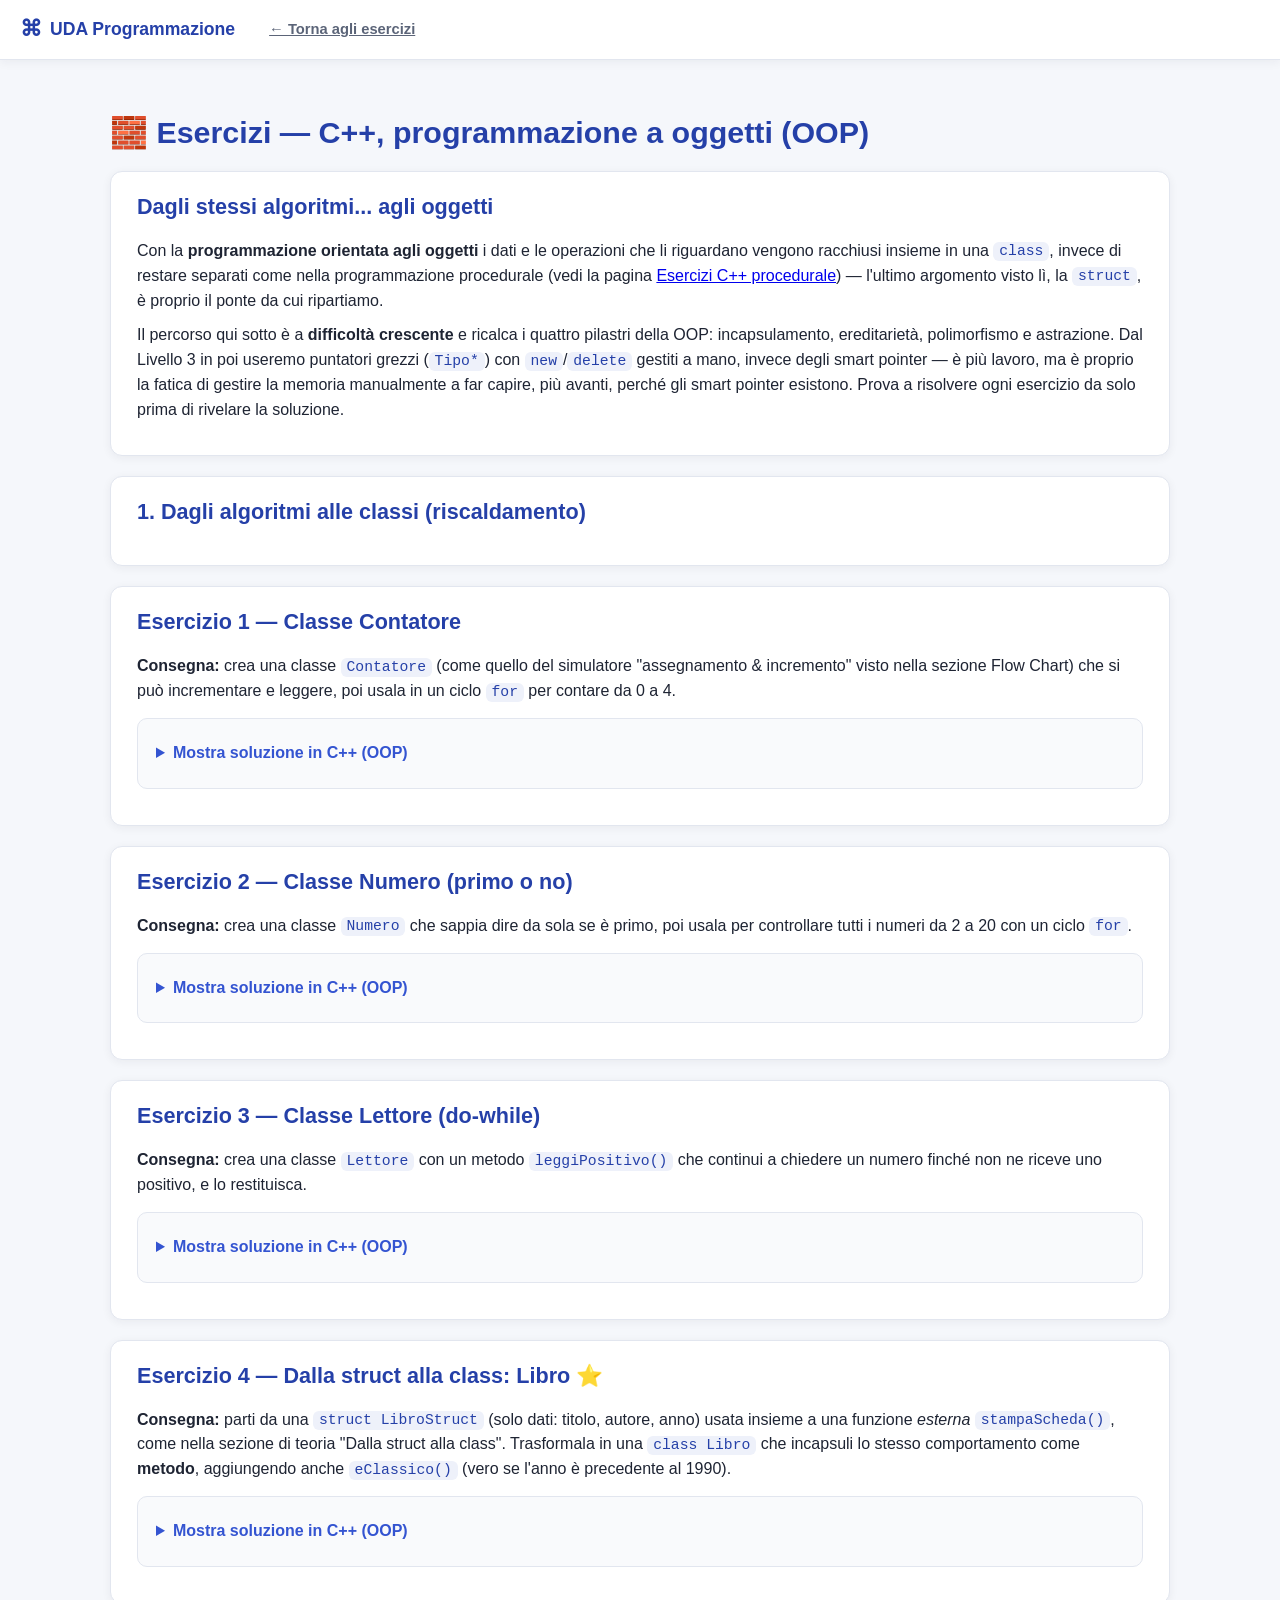
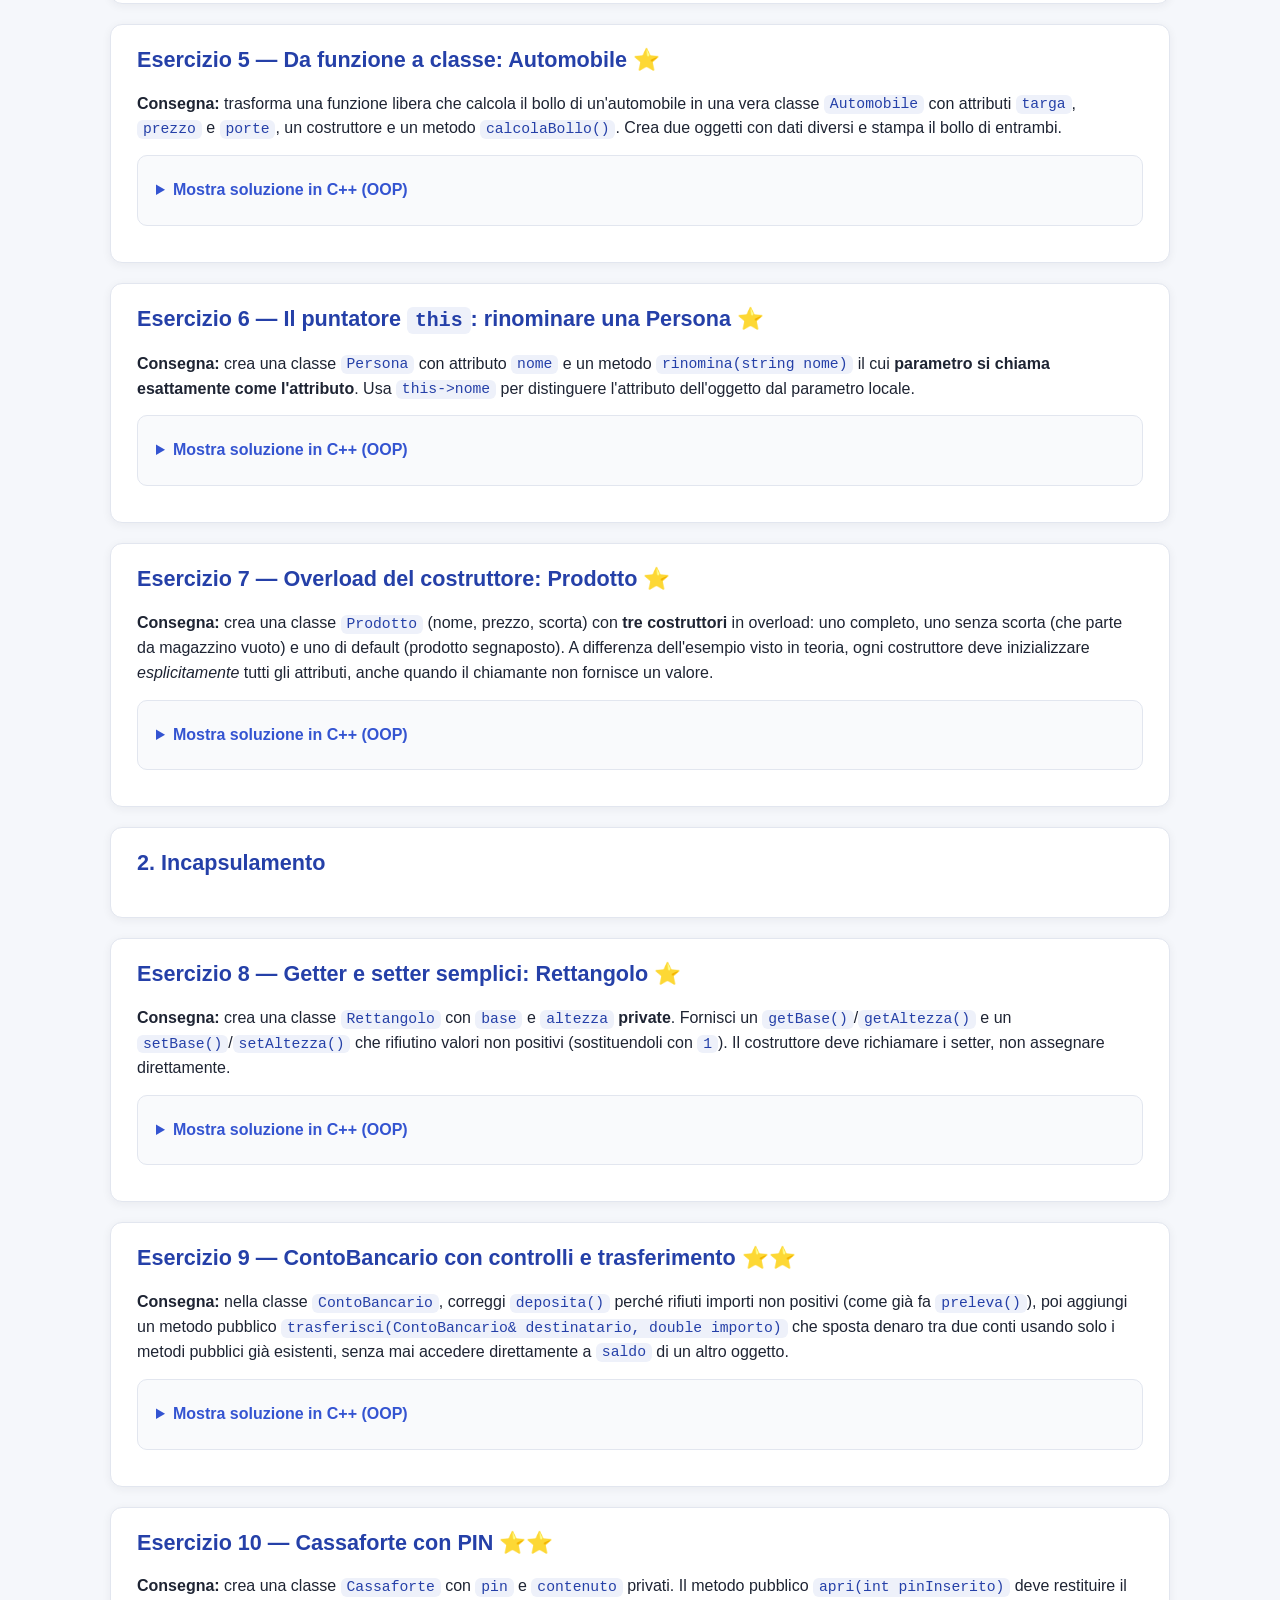
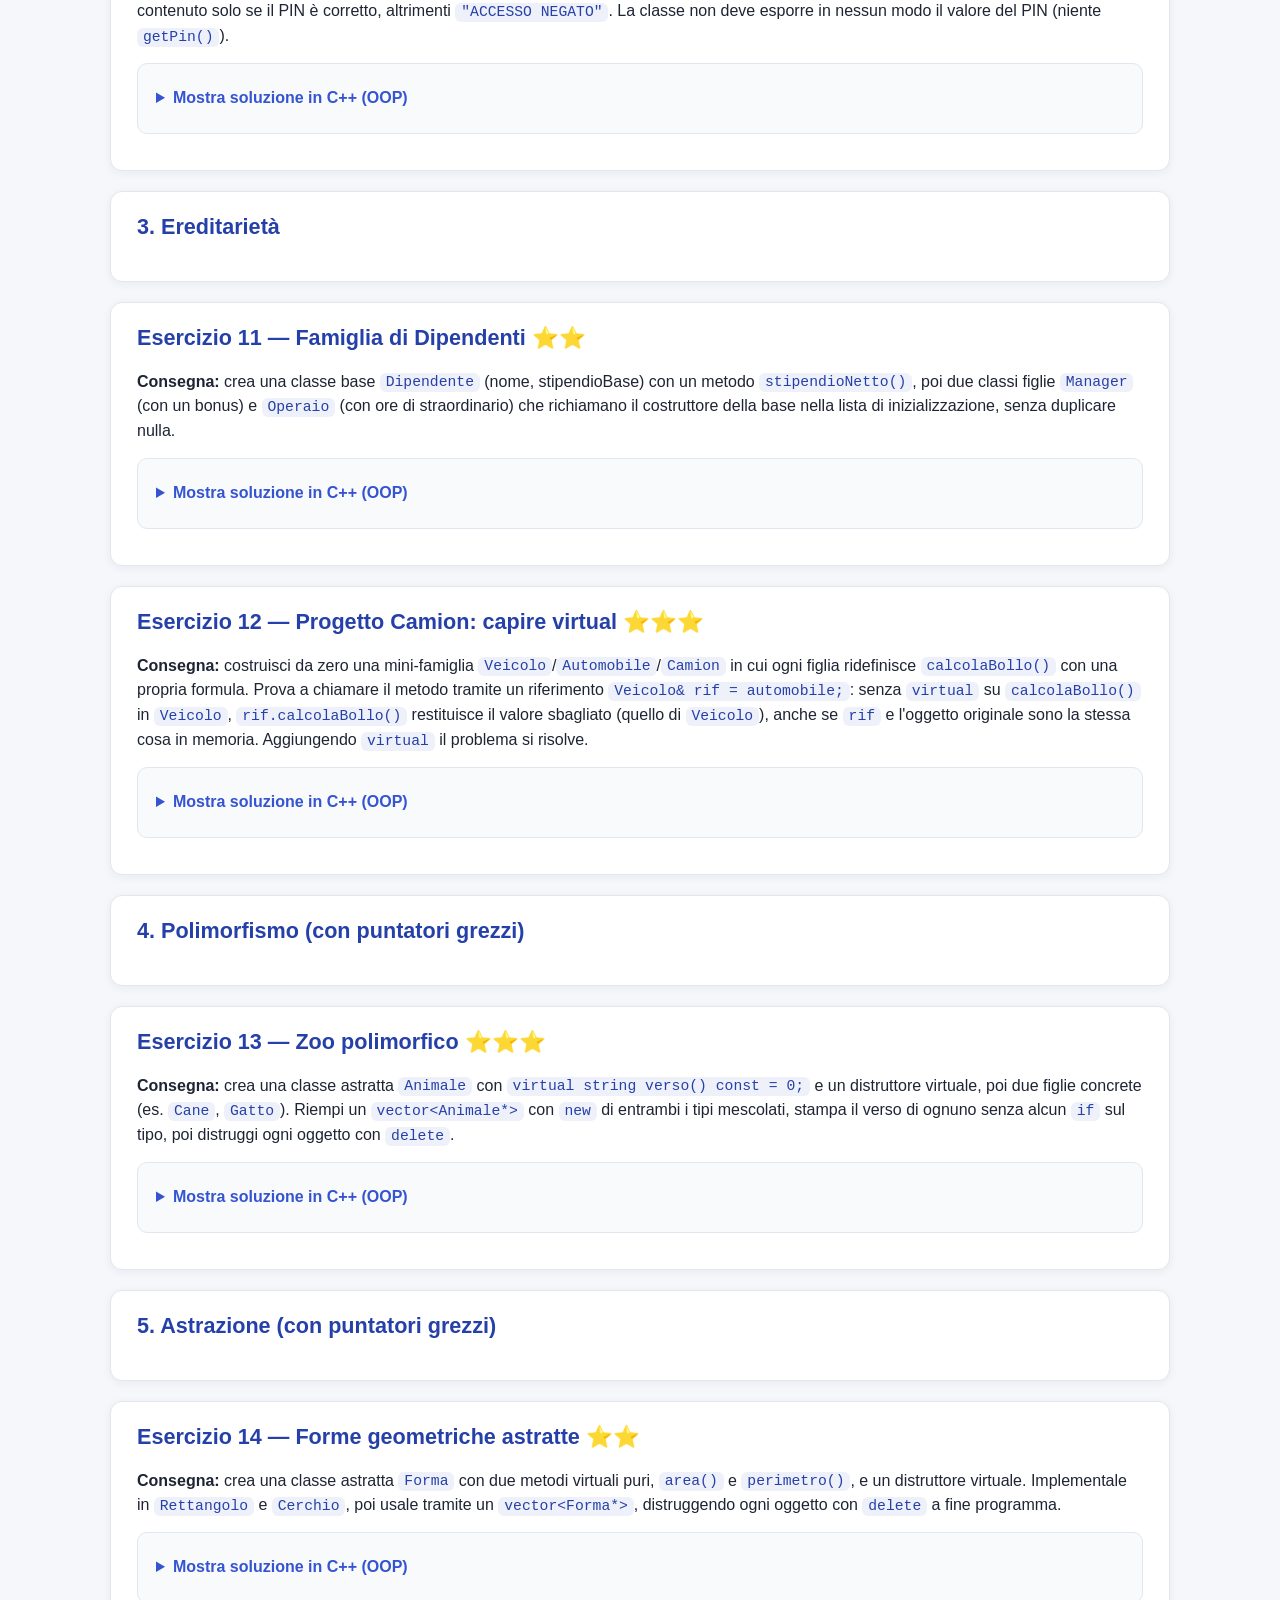
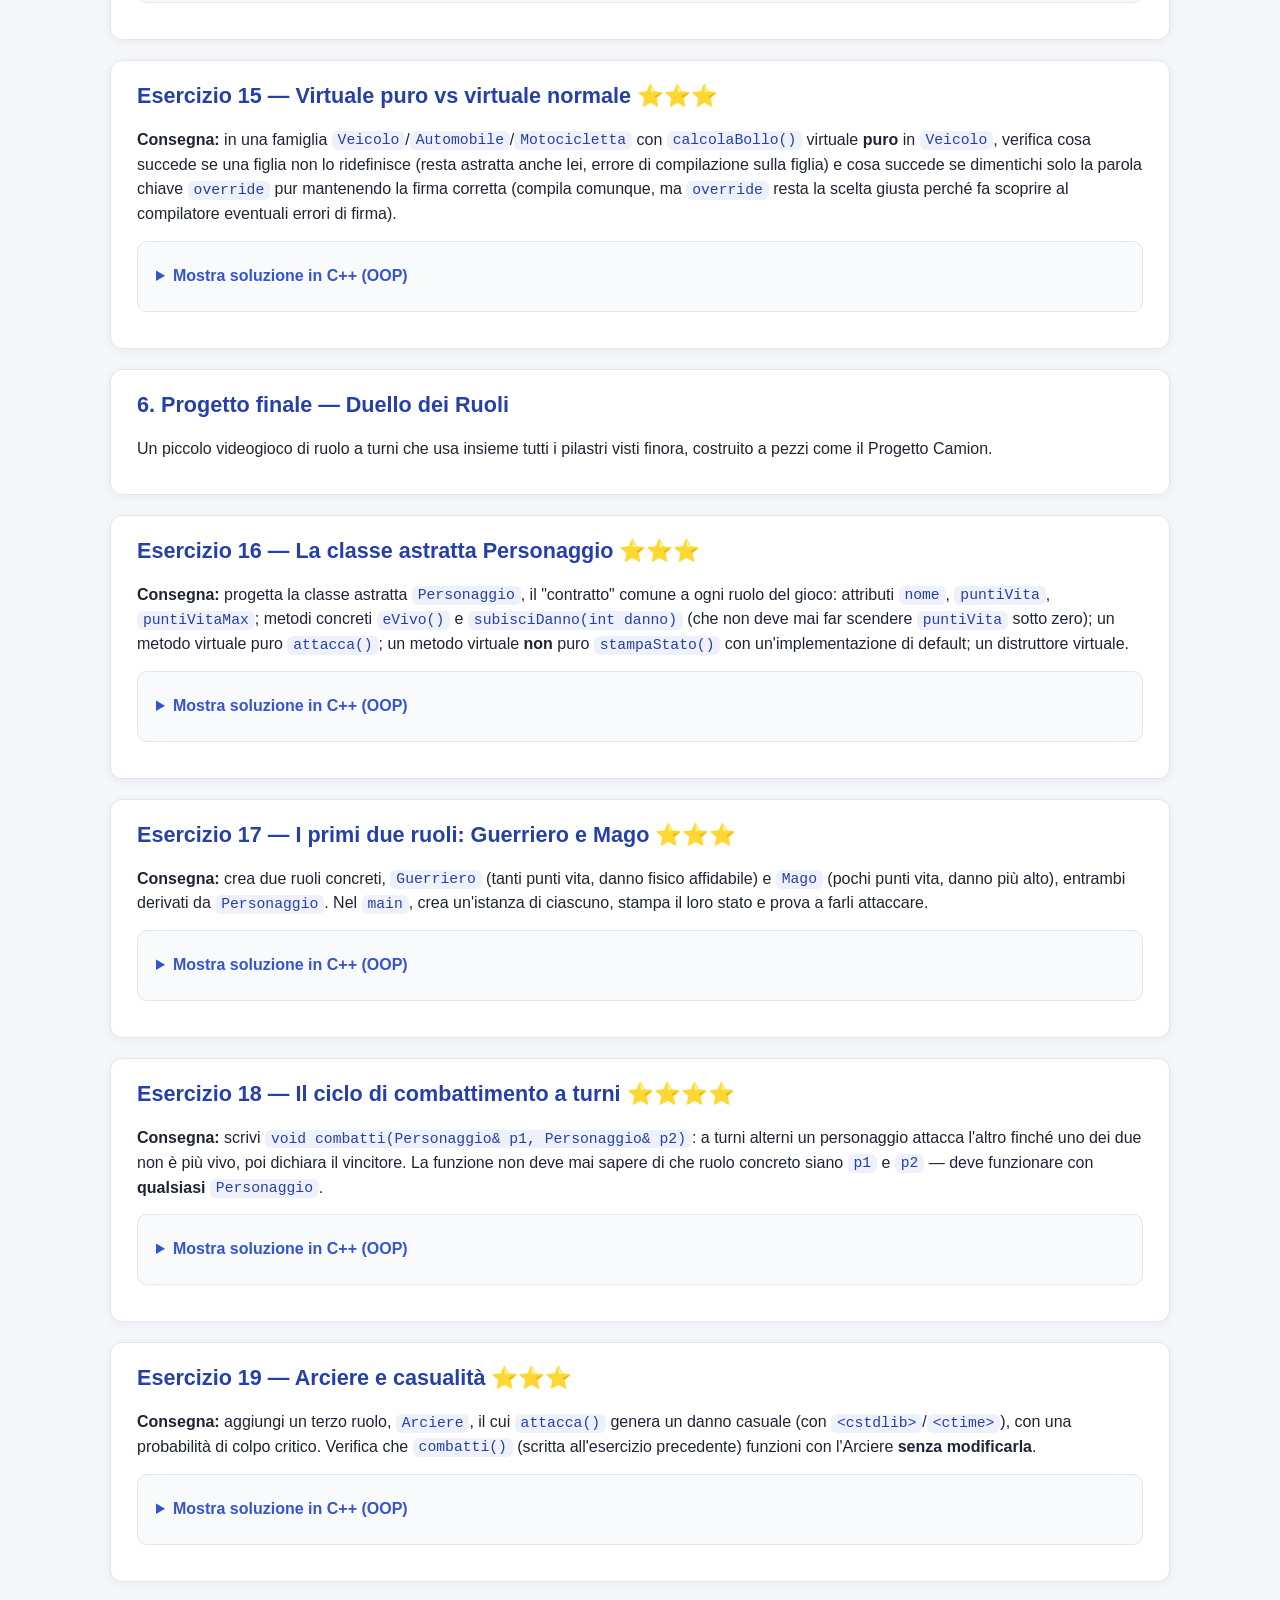
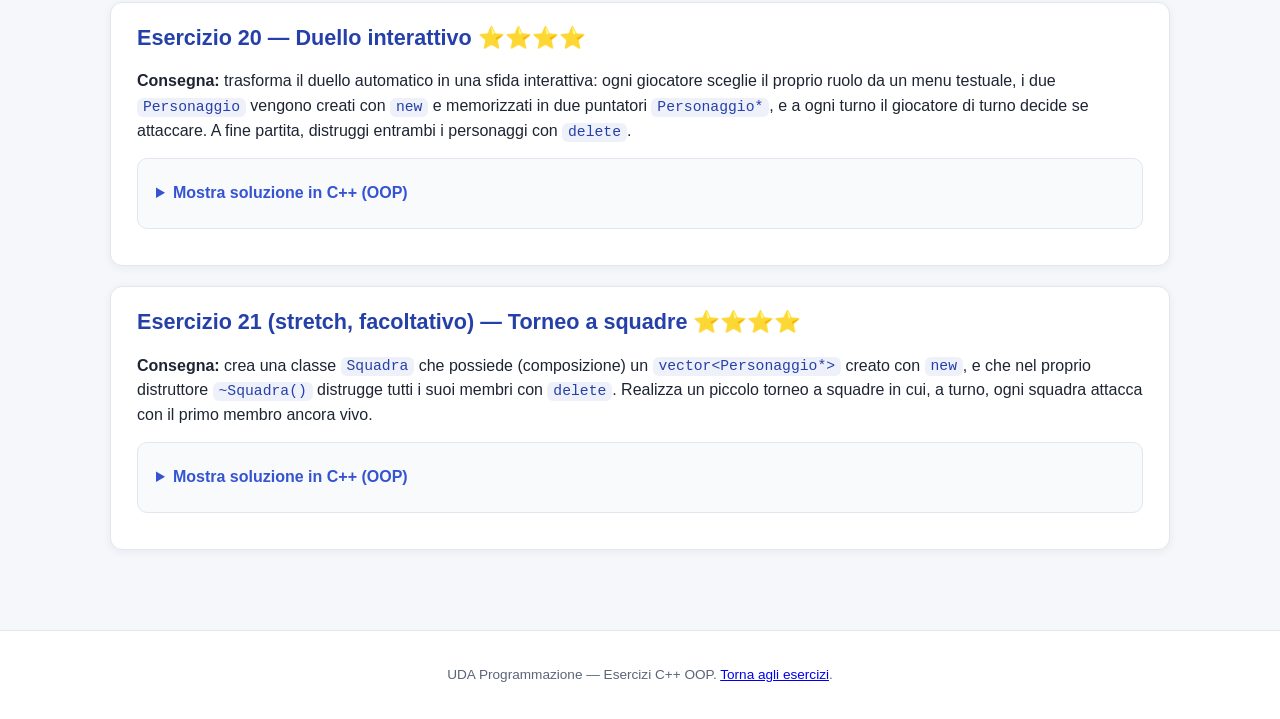
==== commit 2608a8b6: "Aggiunge esercizi mancanti su struct, puntatori, vector, stringhe, casting Completa il percorso C++ " ====
--- a/esercizi-cpp-oop.html
+++ b/esercizi-cpp-oop.html
@@ -24,7 +24,7 @@
 
   <div class="lesson-block">
     <h2>Dagli stessi algoritmi... agli oggetti</h2>
-    <p>Con la <strong>programmazione orientata agli oggetti</strong> i dati e le operazioni che li riguardano vengono racchiusi insieme in una <code>class</code>, invece di restare separati come nella programmazione procedurale (vedi la pagina <a href="esercizi-cpp-procedurale.html">Esercizi C++ procedurale</a>).</p>
+    <p>Con la <strong>programmazione orientata agli oggetti</strong> i dati e le operazioni che li riguardano vengono racchiusi insieme in una <code>class</code>, invece di restare separati come nella programmazione procedurale (vedi la pagina <a href="esercizi-cpp-procedurale.html">Esercizi C++ procedurale</a>) — l'ultimo argomento visto lì, la <code>struct</code>, è proprio il ponte da cui ripartiamo.</p>
     <p>Il percorso qui sotto è a <strong>difficoltà crescente</strong> e ricalca i quattro pilastri della OOP: incapsulamento, ereditarietà, polimorfismo e astrazione. Dal Livello 3 in poi useremo puntatori grezzi (<code>Tipo*</code>) con <code>new</code>/<code>delete</code> gestiti a mano, invece degli smart pointer — è più lavoro, ma è proprio la fatica di gestire la memoria manualmente a far capire, più avanti, perché gli smart pointer esistono. Prova a risolvere ogni esercizio da solo prima di rivelare la soluzione.</p>
   </div>
 
@@ -134,7 +134,61 @@
   </div>
 
   <div class="lesson-block">
-    <h2>Esercizio 4 — Da funzione a classe: Automobile ⭐</h2>
+    <h2>Esercizio 4 — Dalla struct alla class: Libro ⭐</h2>
+    <p><strong>Consegna:</strong> parti da una <code>struct LibroStruct</code> (solo dati: titolo, autore, anno) usata insieme a una funzione <em>esterna</em> <code>stampaScheda()</code>, come nella sezione di teoria "Dalla struct alla class". Trasformala in una <code>class Libro</code> che incapsuli lo stesso comportamento come <strong>metodo</strong>, aggiungendo anche <code>eClassico()</code> (vero se l'anno è precedente al 1990).</p>
+    <div class="exercise-card">
+      <details class="reveal"><summary>Mostra soluzione in C++ (OOP)</summary>
+        <pre class="code-panel active">#include &lt;iostream&gt;
+#include &lt;string&gt;
+using namespace std;
+
+// Prima versione: una struct (solo dati) e una funzione ESTERNA che la usa
+struct LibroStruct {
+    string titolo;
+    string autore;
+    int anno;
+};
+
+void stampaScheda(LibroStruct l) {
+    cout &lt;&lt; l.titolo &lt;&lt; " di " &lt;&lt; l.autore &lt;&lt; " (" &lt;&lt; l.anno &lt;&lt; ")" &lt;&lt; endl;
+}
+
+// Seconda versione: una class che incapsula dati E comportamento insieme
+class Libro {
+    public:
+        string titolo;
+        string autore;
+        int anno;
+
+        void stampaScheda() { // stesso identico calcolo di prima, ma ora e' un METODO della classe
+            cout &lt;&lt; titolo &lt;&lt; " di " &lt;&lt; autore &lt;&lt; " (" &lt;&lt; anno &lt;&lt; ")" &lt;&lt; endl;
+        }
+
+        bool eClassico() {
+            return anno &lt; 1990;
+        }
+};
+
+int main() {
+    LibroStruct l1 = {"Il nome della rosa", "Umberto Eco", 1980};
+    stampaScheda(l1); // con la struct, il "comportamento" resta fuori, come funzione a parte
+
+    Libro l2;
+    l2.titolo = "Il nome della rosa";
+    l2.autore = "Umberto Eco";
+    l2.anno = 1980;
+    l2.stampaScheda();                                              // il comportamento e' "dentro" l'oggetto
+    cout &lt;&lt; (l2.eClassico() ? "E' un classico" : "Non e' un classico") &lt;&lt; endl;
+
+    return 0;
+}</pre>
+        <p class="note">Il dato (<code>titolo</code>, <code>autore</code>, <code>anno</code>) non è cambiato: quello che cambia è <em>dove vive il comportamento</em>. Con la <code>struct</code>, <code>stampaScheda</code> è una funzione a parte che deve ricevere il libro come parametro; con la <code>class</code>, lo stesso comportamento diventa un metodo richiamabile direttamente sull'oggetto (<code>l2.stampaScheda()</code>). Questo è il cuore dell'<strong>incapsulamento</strong>: dati e azioni che li riguardano racchiusi in un'unica entità.</p>
+      </details>
+    </div>
+  </div>
+
+  <div class="lesson-block">
+    <h2>Esercizio 5 — Da funzione a classe: Automobile ⭐</h2>
     <p><strong>Consegna:</strong> trasforma una funzione libera che calcola il bollo di un'automobile in una vera classe <code>Automobile</code> con attributi <code>targa</code>, <code>prezzo</code> e <code>porte</code>, un costruttore e un metodo <code>calcolaBollo()</code>. Crea due oggetti con dati diversi e stampa il bollo di entrambi.</p>
     <div class="exercise-card">
       <details class="reveal"><summary>Mostra soluzione in C++ (OOP)</summary>
@@ -168,13 +222,159 @@
     </div>
   </div>
 
+  <div class="lesson-block">
+    <h2>Esercizio 6 — Il puntatore <code>this</code>: rinominare una Persona ⭐</h2>
+    <p><strong>Consegna:</strong> crea una classe <code>Persona</code> con attributo <code>nome</code> e un metodo <code>rinomina(string nome)</code> il cui <strong>parametro si chiama esattamente come l'attributo</strong>. Usa <code>this-&gt;nome</code> per distinguere l'attributo dell'oggetto dal parametro locale.</p>
+    <div class="exercise-card">
+      <details class="reveal"><summary>Mostra soluzione in C++ (OOP)</summary>
+        <pre class="code-panel active">#include &lt;iostream&gt;
+#include &lt;string&gt;
+using namespace std;
+
+class Persona {
+    public:
+        string nome;
+
+        Persona(string nome) {
+            this-&gt;nome = nome; // this-&gt;nome = l'attributo; nome (da solo) = il parametro
+        }
+
+        void rinomina(string nome) { // il parametro si chiama come l'attributo: serve "this" per distinguerli
+            cout &lt;&lt; "Rinomino " &lt;&lt; this-&gt;nome &lt;&lt; " in " &lt;&lt; nome &lt;&lt; endl;
+            this-&gt;nome = nome;
+        }
+};
+
+int main() {
+    Persona p("Luca");
+    p.rinomina("Marco");
+    cout &lt;&lt; "Nome attuale: " &lt;&lt; p.nome &lt;&lt; endl;
+    return 0;
+}</pre>
+        <p class="note">Dentro <code>rinomina</code>, scrivere semplicemente <code>nome</code> darebbe sempre il parametro (la regola è "vince il nome più vicino"): senza <code>this-&gt;</code> non ci sarebbe alcun modo di leggere il vecchio valore dell'attributo prima di sovrascriverlo.</p>
+      </details>
+    </div>
+  </div>
+
+  <div class="lesson-block">
+    <h2>Esercizio 7 — Overload del costruttore: Prodotto ⭐</h2>
+    <p><strong>Consegna:</strong> crea una classe <code>Prodotto</code> (nome, prezzo, scorta) con <strong>tre costruttori</strong> in overload: uno completo, uno senza scorta (che parte da magazzino vuoto) e uno di default (prodotto segnaposto). A differenza dell'esempio visto in teoria, ogni costruttore deve inizializzare <em>esplicitamente</em> tutti gli attributi, anche quando il chiamante non fornisce un valore.</p>
+    <div class="exercise-card">
+      <details class="reveal"><summary>Mostra soluzione in C++ (OOP)</summary>
+        <pre class="code-panel active">#include &lt;iostream&gt;
+#include &lt;string&gt;
+using namespace std;
+
+class Prodotto {
+    public:
+        string nome;
+        double prezzo;
+        int scorta;
+
+        // costruttore completo
+        Prodotto(string n, double p, int s) {
+            nome = n;
+            prezzo = p;
+            scorta = s;
+        }
+
+        // costruttore senza scorta: parte da magazzino vuoto
+        Prodotto(string n, double p) {
+            nome = n;
+            prezzo = p;
+            scorta = 0; // inizializzato esplicitamente: mai lasciare un attributo "a caso"
+        }
+
+        // costruttore di default: prodotto segnaposto, tutti i campi hanno un valore sensato
+        Prodotto() {
+            nome = "sconosciuto";
+            prezzo = 0.0;
+            scorta = 0;
+        }
+
+        void stampa() {
+            cout &lt;&lt; nome &lt;&lt; " - " &lt;&lt; prezzo &lt;&lt; " euro (scorta: " &lt;&lt; scorta &lt;&lt; ")" &lt;&lt; endl;
+        }
+};
+
+int main() {
+    Prodotto p1("Quaderno", 1.50, 100); // usa il costruttore a 3 parametri
+    Prodotto p2("Penna", 0.80);         // usa il costruttore a 2 parametri
+    Prodotto p3;                        // usa il costruttore di default
+
+    p1.stampa();
+    p2.stampa();
+    p3.stampa();
+    return 0;
+}</pre>
+        <p class="note">È lo stesso meccanismo di overload visto in teoria con la classe <code>Persona</code> a quattro costruttori, ma qui ogni versione assegna un valore a <strong>tutti e tre</strong> gli attributi: nessuno resta "spazzatura" non inizializzata, cosa che invece capitava a <code>eta</code> in <code>persona3</code>/<code>persona4</code> nell'esempio della teoria.</p>
+      </details>
+    </div>
+  </div>
+
   <!-- ============ 2. INCAPSULAMENTO ============ -->
   <div class="lesson-block">
     <h2>2. Incapsulamento</h2>
   </div>
 
   <div class="lesson-block">
-    <h2>Esercizio 5 — ContoBancario con controlli e trasferimento ⭐⭐</h2>
+    <h2>Esercizio 8 — Getter e setter semplici: Rettangolo ⭐</h2>
+    <p><strong>Consegna:</strong> crea una classe <code>Rettangolo</code> con <code>base</code> e <code>altezza</code> <strong>private</strong>. Fornisci un <code>getBase()</code>/<code>getAltezza()</code> e un <code>setBase()</code>/<code>setAltezza()</code> che rifiutino valori non positivi (sostituendoli con <code>1</code>). Il costruttore deve richiamare i setter, non assegnare direttamente.</p>
+    <div class="exercise-card">
+      <details class="reveal"><summary>Mostra soluzione in C++ (OOP)</summary>
+        <pre class="code-panel active">#include &lt;iostream&gt;
+using namespace std;
+
+class Rettangolo {
+    private:
+        double base;
+        double altezza;
+    public:
+        Rettangolo(double b, double h) {
+            setBase(b);      // il costruttore riusa i setter: la validazione vale sempre,
+            setAltezza(h);   // sia alla creazione sia in qualsiasi modifica successiva
+        }
+
+        void setBase(double b) {
+            if (b &gt; 0) {
+                base = b;
+            } else {
+                base = 1; // valore di sicurezza: un rettangolo non puo' avere base &lt;= 0
+            }
+        }
+
+        void setAltezza(double h) {
+            if (h &gt; 0) {
+                altezza = h;
+            } else {
+                altezza = 1;
+            }
+        }
+
+        double getBase() const { return base; }
+        double getAltezza() const { return altezza; }
+
+        double area() const {
+            return base * altezza;
+        }
+};
+
+int main() {
+    Rettangolo r1(4.0, 3.0);
+    cout &lt;&lt; "Area r1: " &lt;&lt; r1.area() &lt;&lt; endl;
+
+    Rettangolo r2(-5.0, 2.0); // base non valida: il setter la corregge automaticamente
+    cout &lt;&lt; "Base r2 (corretta): " &lt;&lt; r2.getBase() &lt;&lt; endl;
+    cout &lt;&lt; "Area r2: " &lt;&lt; r2.area() &lt;&lt; endl;
+    return 0;
+}</pre>
+        <p class="note">Far richiamare i setter anche dal costruttore (invece di scrivere <code>base = b;</code> due volte, con logiche diverse) garantisce che la regola di validazione sia scritta <strong>in un solo posto</strong>: se domani cambia, basta aggiornarla lì. Questo schema — attributi <code>private</code> + getter/setter che validano — è la base su cui si costruiscono gli esempi più ricchi che seguono.</p>
+      </details>
+    </div>
+  </div>
+
+  <div class="lesson-block">
+    <h2>Esercizio 9 — ContoBancario con controlli e trasferimento ⭐⭐</h2>
     <p><strong>Consegna:</strong> nella classe <code>ContoBancario</code>, correggi <code>deposita()</code> perché rifiuti importi non positivi (come già fa <code>preleva()</code>), poi aggiungi un metodo pubblico <code>trasferisci(ContoBancario&amp; destinatario, double importo)</code> che sposta denaro tra due conti usando solo i metodi pubblici già esistenti, senza mai accedere direttamente a <code>saldo</code> di un altro oggetto.</p>
     <div class="exercise-card">
       <details class="reveal"><summary>Mostra soluzione in C++ (OOP)</summary>
@@ -241,7 +441,7 @@
   </div>
 
   <div class="lesson-block">
-    <h2>Esercizio 6 — Cassaforte con PIN ⭐⭐</h2>
+    <h2>Esercizio 10 — Cassaforte con PIN ⭐⭐</h2>
     <p><strong>Consegna:</strong> crea una classe <code>Cassaforte</code> con <code>pin</code> e <code>contenuto</code> privati. Il metodo pubblico <code>apri(int pinInserito)</code> deve restituire il contenuto solo se il PIN è corretto, altrimenti <code>"ACCESSO NEGATO"</code>. La classe non deve esporre in nessun modo il valore del PIN (niente <code>getPin()</code>).</p>
     <div class="exercise-card">
       <details class="reveal"><summary>Mostra soluzione in C++ (OOP)</summary>
@@ -282,7 +482,7 @@
   </div>
 
   <div class="lesson-block">
-    <h2>Esercizio 7 — Famiglia di Dipendenti ⭐⭐</h2>
+    <h2>Esercizio 11 — Famiglia di Dipendenti ⭐⭐</h2>
     <p><strong>Consegna:</strong> crea una classe base <code>Dipendente</code> (nome, stipendioBase) con un metodo <code>stipendioNetto()</code>, poi due classi figlie <code>Manager</code> (con un bonus) e <code>Operaio</code> (con ore di straordinario) che richiamano il costruttore della base nella lista di inizializzazione, senza duplicare nulla.</p>
     <div class="exercise-card">
       <details class="reveal"><summary>Mostra soluzione in C++ (OOP)</summary>
@@ -334,7 +534,7 @@
   </div>
 
   <div class="lesson-block">
-    <h2>Esercizio 8 — Progetto Camion: capire virtual ⭐⭐⭐</h2>
+    <h2>Esercizio 12 — Progetto Camion: capire virtual ⭐⭐⭐</h2>
     <p><strong>Consegna:</strong> costruisci da zero una mini-famiglia <code>Veicolo</code>/<code>Automobile</code>/<code>Camion</code> in cui ogni figlia ridefinisce <code>calcolaBollo()</code> con una propria formula. Prova a chiamare il metodo tramite un riferimento <code>Veicolo&amp; rif = automobile;</code>: senza <code>virtual</code> su <code>calcolaBollo()</code> in <code>Veicolo</code>, <code>rif.calcolaBollo()</code> restituisce il valore sbagliato (quello di <code>Veicolo</code>), anche se <code>rif</code> e l'oggetto originale sono la stessa cosa in memoria. Aggiungendo <code>virtual</code> il problema si risolve.</p>
     <div class="exercise-card">
       <details class="reveal"><summary>Mostra soluzione in C++ (OOP)</summary>
@@ -401,7 +601,7 @@
   </div>
 
   <div class="lesson-block">
-    <h2>Esercizio 9 — Zoo polimorfico ⭐⭐⭐</h2>
+    <h2>Esercizio 13 — Zoo polimorfico ⭐⭐⭐</h2>
     <p><strong>Consegna:</strong> crea una classe astratta <code>Animale</code> con <code>virtual string verso() const = 0;</code> e un distruttore virtuale, poi due figlie concrete (es. <code>Cane</code>, <code>Gatto</code>). Riempi un <code>vector&lt;Animale*&gt;</code> con <code>new</code> di entrambi i tipi mescolati, stampa il verso di ognuno senza alcun <code>if</code> sul tipo, poi distruggi ogni oggetto con <code>delete</code>.</p>
     <div class="exercise-card">
       <details class="reveal"><summary>Mostra soluzione in C++ (OOP)</summary>
@@ -457,7 +657,7 @@
   </div>
 
   <div class="lesson-block">
-    <h2>Esercizio 10 — Forme geometriche astratte ⭐⭐</h2>
+    <h2>Esercizio 14 — Forme geometriche astratte ⭐⭐</h2>
     <p><strong>Consegna:</strong> crea una classe astratta <code>Forma</code> con due metodi virtuali puri, <code>area()</code> e <code>perimetro()</code>, e un distruttore virtuale. Implementale in <code>Rettangolo</code> e <code>Cerchio</code>, poi usale tramite un <code>vector&lt;Forma*&gt;</code>, distruggendo ogni oggetto con <code>delete</code> a fine programma.</p>
     <div class="exercise-card">
       <details class="reveal"><summary>Mostra soluzione in C++ (OOP)</summary>
@@ -525,7 +725,7 @@
   </div>
 
   <div class="lesson-block">
-    <h2>Esercizio 11 — Virtuale puro vs virtuale normale ⭐⭐⭐</h2>
+    <h2>Esercizio 15 — Virtuale puro vs virtuale normale ⭐⭐⭐</h2>
     <p><strong>Consegna:</strong> in una famiglia <code>Veicolo</code>/<code>Automobile</code>/<code>Motocicletta</code> con <code>calcolaBollo()</code> virtuale <strong>puro</strong> in <code>Veicolo</code>, verifica cosa succede se una figlia non lo ridefinisce (resta astratta anche lei, errore di compilazione sulla figlia) e cosa succede se dimentichi solo la parola chiave <code>override</code> pur mantenendo la firma corretta (compila comunque, ma <code>override</code> resta la scelta giusta perché fa scoprire al compilatore eventuali errori di firma).</p>
     <div class="exercise-card">
       <details class="reveal"><summary>Mostra soluzione in C++ (OOP)</summary>
@@ -592,7 +792,7 @@
   </div>
 
   <div class="lesson-block">
-    <h2>Esercizio 12 — La classe astratta Personaggio ⭐⭐⭐</h2>
+    <h2>Esercizio 16 — La classe astratta Personaggio ⭐⭐⭐</h2>
     <p><strong>Consegna:</strong> progetta la classe astratta <code>Personaggio</code>, il "contratto" comune a ogni ruolo del gioco: attributi <code>nome</code>, <code>puntiVita</code>, <code>puntiVitaMax</code>; metodi concreti <code>eVivo()</code> e <code>subisciDanno(int danno)</code> (che non deve mai far scendere <code>puntiVita</code> sotto zero); un metodo virtuale puro <code>attacca()</code>; un metodo virtuale <strong>non</strong> puro <code>stampaStato()</code> con un'implementazione di default; un distruttore virtuale.</p>
     <div class="exercise-card">
       <details class="reveal"><summary>Mostra soluzione in C++ (OOP)</summary>
@@ -639,7 +839,7 @@
   </div>
 
   <div class="lesson-block">
-    <h2>Esercizio 13 — I primi due ruoli: Guerriero e Mago ⭐⭐⭐</h2>
+    <h2>Esercizio 17 — I primi due ruoli: Guerriero e Mago ⭐⭐⭐</h2>
     <p><strong>Consegna:</strong> crea due ruoli concreti, <code>Guerriero</code> (tanti punti vita, danno fisico affidabile) e <code>Mago</code> (pochi punti vita, danno più alto), entrambi derivati da <code>Personaggio</code>. Nel <code>main</code>, crea un'istanza di ciascuno, stampa il loro stato e prova a farli attaccare.</p>
     <div class="exercise-card">
       <details class="reveal"><summary>Mostra soluzione in C++ (OOP)</summary>
@@ -713,7 +913,7 @@
   </div>
 
   <div class="lesson-block">
-    <h2>Esercizio 14 — Il ciclo di combattimento a turni ⭐⭐⭐⭐</h2>
+    <h2>Esercizio 18 — Il ciclo di combattimento a turni ⭐⭐⭐⭐</h2>
     <p><strong>Consegna:</strong> scrivi <code>void combatti(Personaggio&amp; p1, Personaggio&amp; p2)</code>: a turni alterni un personaggio attacca l'altro finché uno dei due non è più vivo, poi dichiara il vincitore. La funzione non deve mai sapere di che ruolo concreto siano <code>p1</code> e <code>p2</code> — deve funzionare con <strong>qualsiasi</strong> <code>Personaggio</code>.</p>
     <div class="exercise-card">
       <details class="reveal"><summary>Mostra soluzione in C++ (OOP)</summary>
@@ -803,7 +1003,7 @@
   </div>
 
   <div class="lesson-block">
-    <h2>Esercizio 15 — Arciere e casualità ⭐⭐⭐</h2>
+    <h2>Esercizio 19 — Arciere e casualità ⭐⭐⭐</h2>
     <p><strong>Consegna:</strong> aggiungi un terzo ruolo, <code>Arciere</code>, il cui <code>attacca()</code> genera un danno casuale (con <code>&lt;cstdlib&gt;</code>/<code>&lt;ctime&gt;</code>), con una probabilità di colpo critico. Verifica che <code>combatti()</code> (scritta all'esercizio precedente) funzioni con l'Arciere <strong>senza modificarla</strong>.</p>
     <div class="exercise-card">
       <details class="reveal"><summary>Mostra soluzione in C++ (OOP)</summary>
@@ -912,7 +1112,7 @@
   </div>
 
   <div class="lesson-block">
-    <h2>Esercizio 16 — Duello interattivo ⭐⭐⭐⭐</h2>
+    <h2>Esercizio 20 — Duello interattivo ⭐⭐⭐⭐</h2>
     <p><strong>Consegna:</strong> trasforma il duello automatico in una sfida interattiva: ogni giocatore sceglie il proprio ruolo da un menu testuale, i due <code>Personaggio</code> vengono creati con <code>new</code> e memorizzati in due puntatori <code>Personaggio*</code>, e a ogni turno il giocatore di turno decide se attaccare. A fine partita, distruggi entrambi i personaggi con <code>delete</code>.</p>
     <div class="exercise-card">
       <details class="reveal"><summary>Mostra soluzione in C++ (OOP)</summary>
@@ -1048,7 +1248,7 @@
   </div>
 
   <div class="lesson-block">
-    <h2>Esercizio 17 (stretch, facoltativo) — Torneo a squadre ⭐⭐⭐⭐</h2>
+    <h2>Esercizio 21 (stretch, facoltativo) — Torneo a squadre ⭐⭐⭐⭐</h2>
     <p><strong>Consegna:</strong> crea una classe <code>Squadra</code> che possiede (composizione) un <code>vector&lt;Personaggio*&gt;</code> creato con <code>new</code>, e che nel proprio distruttore <code>~Squadra()</code> distrugge tutti i suoi membri con <code>delete</code>. Realizza un piccolo torneo a squadre in cui, a turno, ogni squadra attacca con il primo membro ancora vivo.</p>
     <div class="exercise-card">
       <details class="reveal"><summary>Mostra soluzione in C++ (OOP)</summary>
--- a/css/style.css
+++ b/css/style.css
@@ -110,6 +110,49 @@
 .hero h1 { font-size: 2.3rem; margin-bottom: 8px; color: var(--primary-dark); }
 .subtitle { color: var(--text-muted); font-size: 1.1rem; max-width: 700px; margin: 0 auto; }
 
+/* ---------- Ricerca sul sito ---------- */
+.site-search { max-width: 640px; margin: 22px auto 0; text-align: left; }
+.site-search-box { display: flex; gap: 10px; }
+.site-search-box input {
+  flex: 1;
+  padding: 12px 16px;
+  border-radius: 10px;
+  border: 1px solid var(--border);
+  font-size: 1rem;
+  font-family: inherit;
+}
+.site-search-box input:focus { outline: none; border-color: var(--primary); box-shadow: 0 0 0 3px rgba(52, 84, 209, 0.15); }
+.site-search-results {
+  margin-top: 14px;
+  display: flex;
+  flex-direction: column;
+  gap: 8px;
+  max-height: 420px;
+  overflow-y: auto;
+}
+.search-result-item {
+  background: var(--surface);
+  border: 1px solid var(--border);
+  border-left: 4px solid var(--primary);
+  border-radius: 8px;
+  padding: 10px 16px;
+  cursor: pointer;
+  transition: background 0.15s;
+  box-shadow: var(--shadow);
+}
+.search-result-item:hover { background: #eef1fa; }
+.search-result-item .sr-view { font-size: 0.78rem; color: var(--text-muted); font-weight: 700; text-transform: uppercase; letter-spacing: 0.02em; }
+.search-result-item .sr-title { font-weight: 700; color: var(--primary-dark); margin: 2px 0 4px; }
+.search-result-item .sr-snippet { font-size: 0.88rem; color: var(--text); line-height: 1.4; }
+.search-result-item mark { background: #fde68a; color: inherit; border-radius: 3px; padding: 0 2px; }
+.search-empty { color: var(--text-muted); font-size: 0.92rem; padding: 6px 2px; }
+
+.search-highlight { animation: searchFlash 1.8s ease; border-radius: var(--radius); }
+@keyframes searchFlash {
+  0% { box-shadow: 0 0 0 4px rgba(52, 84, 209, 0.55); }
+  100% { box-shadow: 0 0 0 4px rgba(52, 84, 209, 0); }
+}
+
 .card-grid {
   display: grid;
   grid-template-columns: repeat(auto-fit, minmax(230px, 1fr));
@@ -278,19 +321,19 @@
 .rel-what.hard { background: #fee2e2; color: #991b1b; }
 .rel-what.easy2 { background: #dcfce7; color: #166534; }
 
-.approach-grid, .history-grid, .compare-grid {
+.approach-grid, .history-grid, .compare-grid, .char-grid {
   display: grid;
   grid-template-columns: repeat(auto-fit, minmax(220px, 1fr));
   gap: 14px;
   margin: 14px 0;
 }
-.approach, .history-card, .compare-card {
+.approach, .history-card, .compare-card, .char-card {
   background: #f9fafc;
   border: 1px solid var(--border);
   border-radius: 10px;
   padding: 14px 16px;
 }
-.approach h4, .history-card h4, .compare-card h4 { margin-top: 0; color: var(--primary-dark); }
+.approach h4, .history-card h4, .compare-card h4, .char-card h4 { margin-top: 0; color: var(--primary-dark); }
 
 .algo-steps { padding-left: 22px; }
 .algo-steps li { margin-bottom: 6px; }
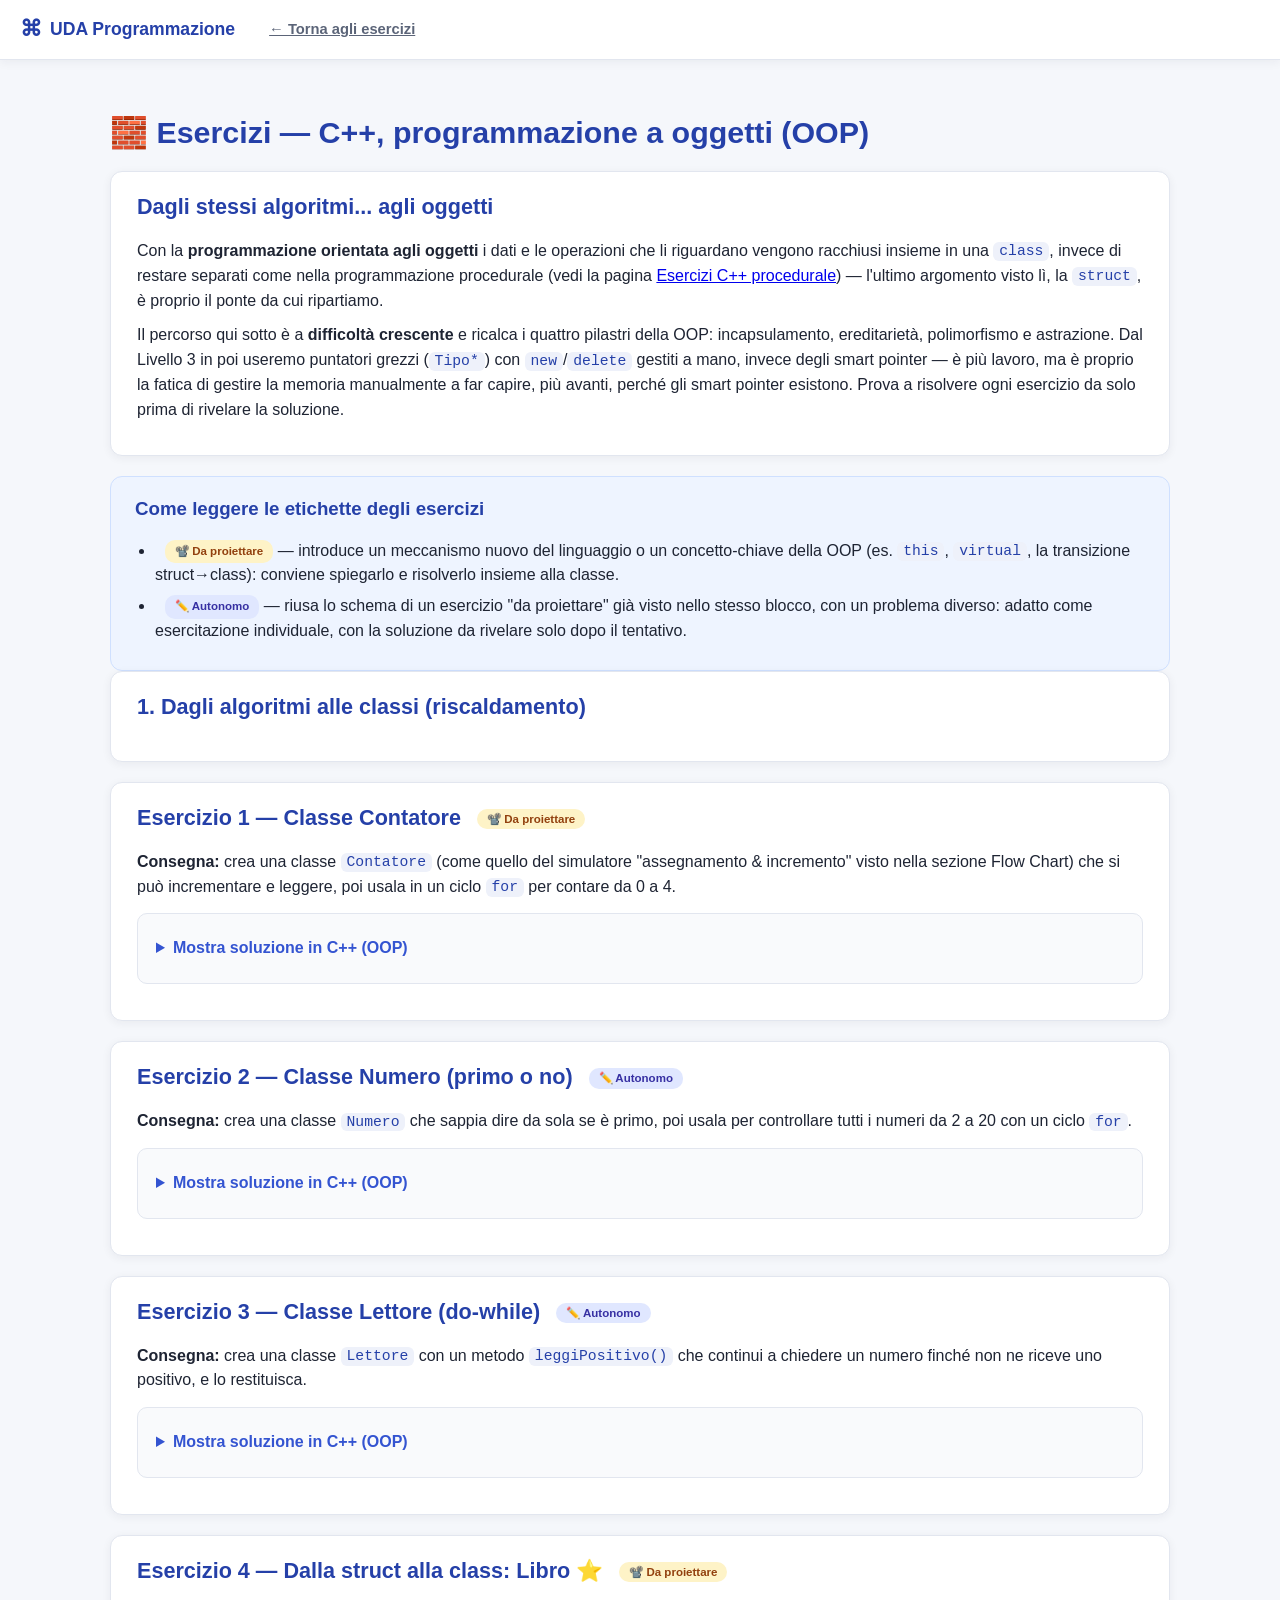
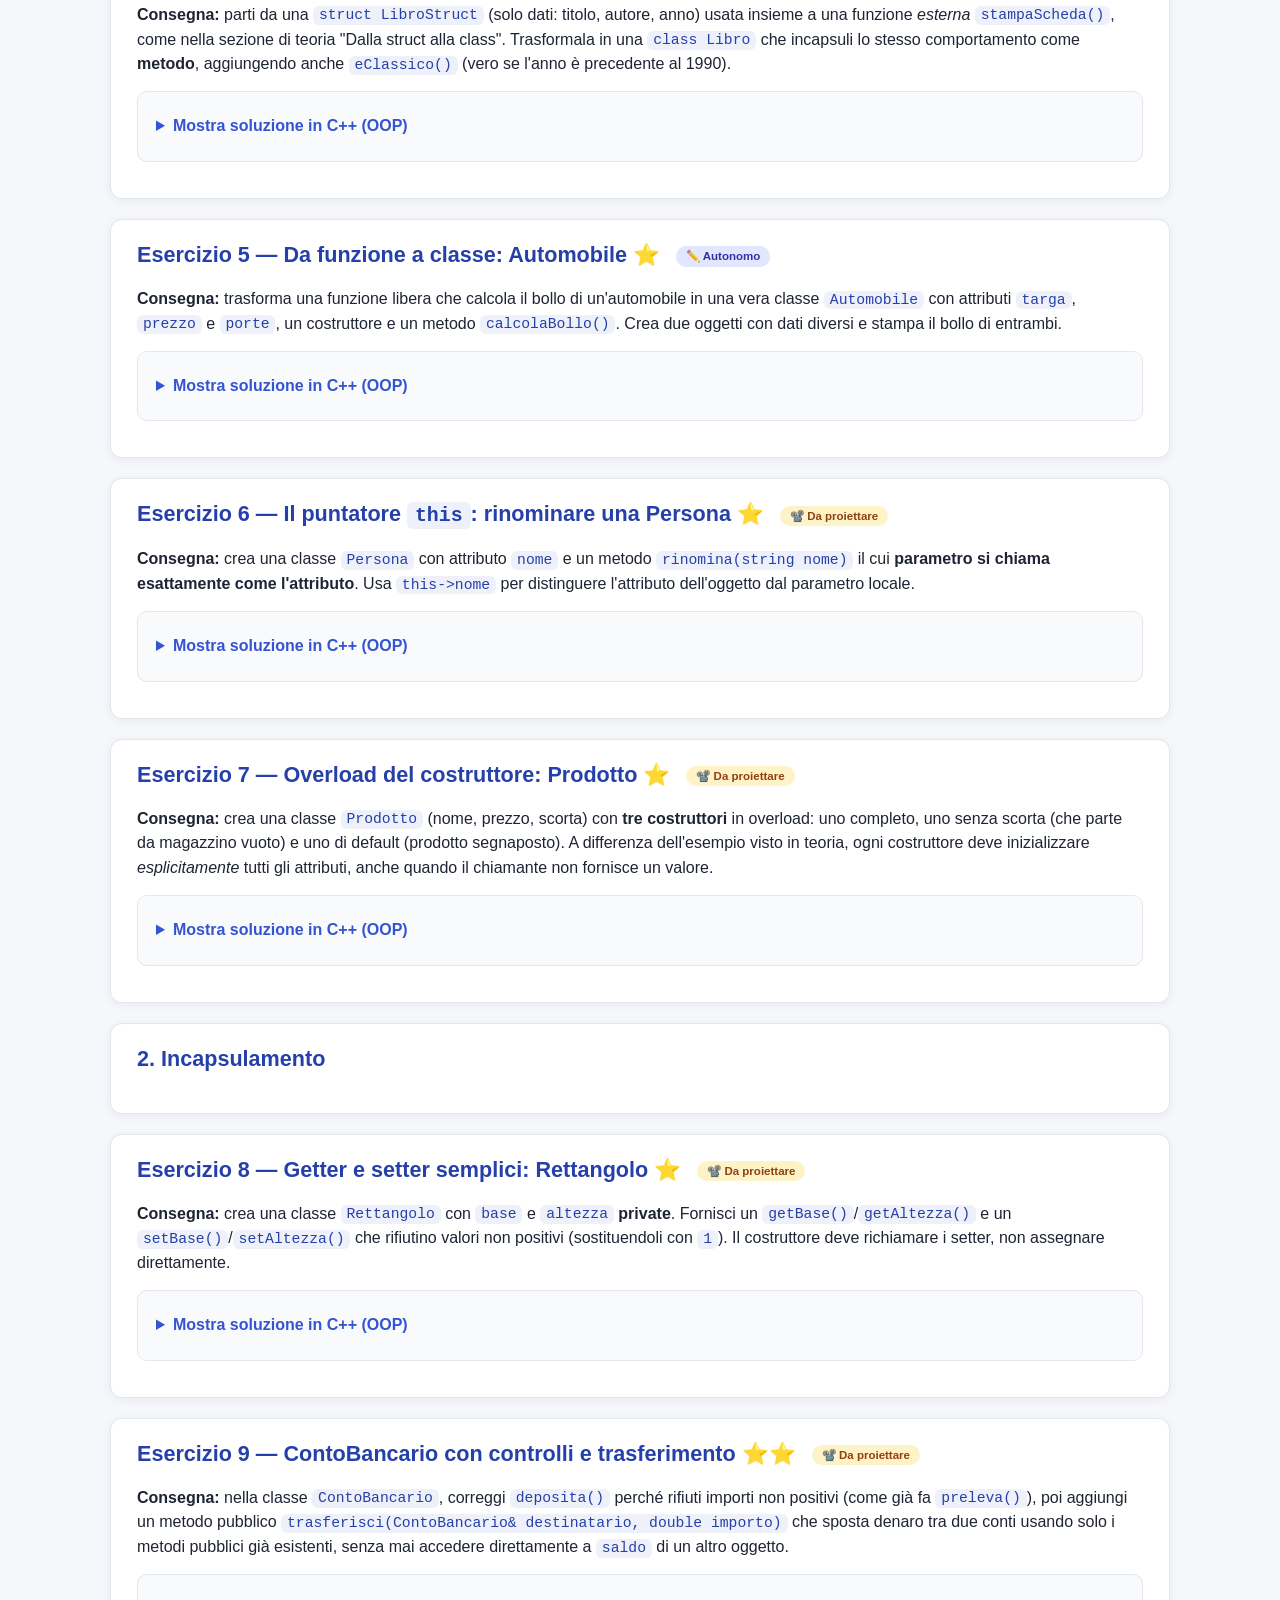
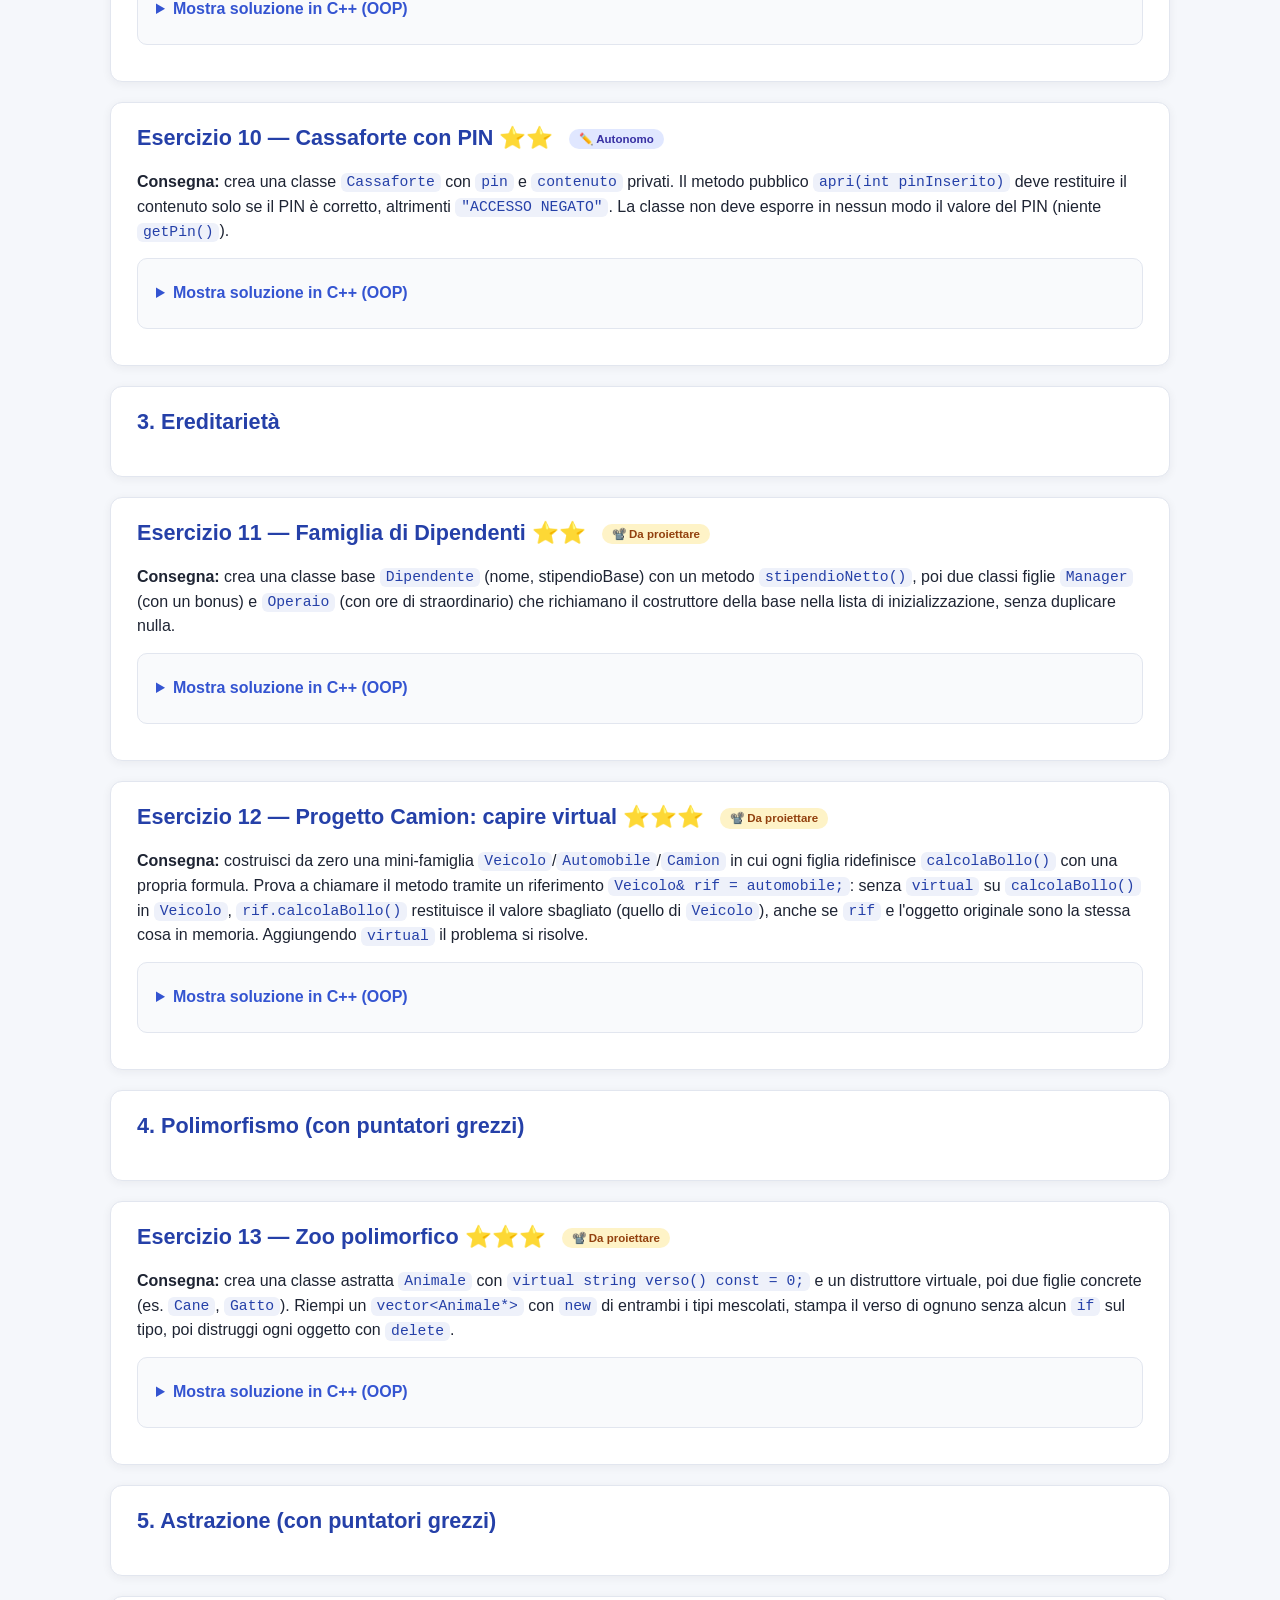
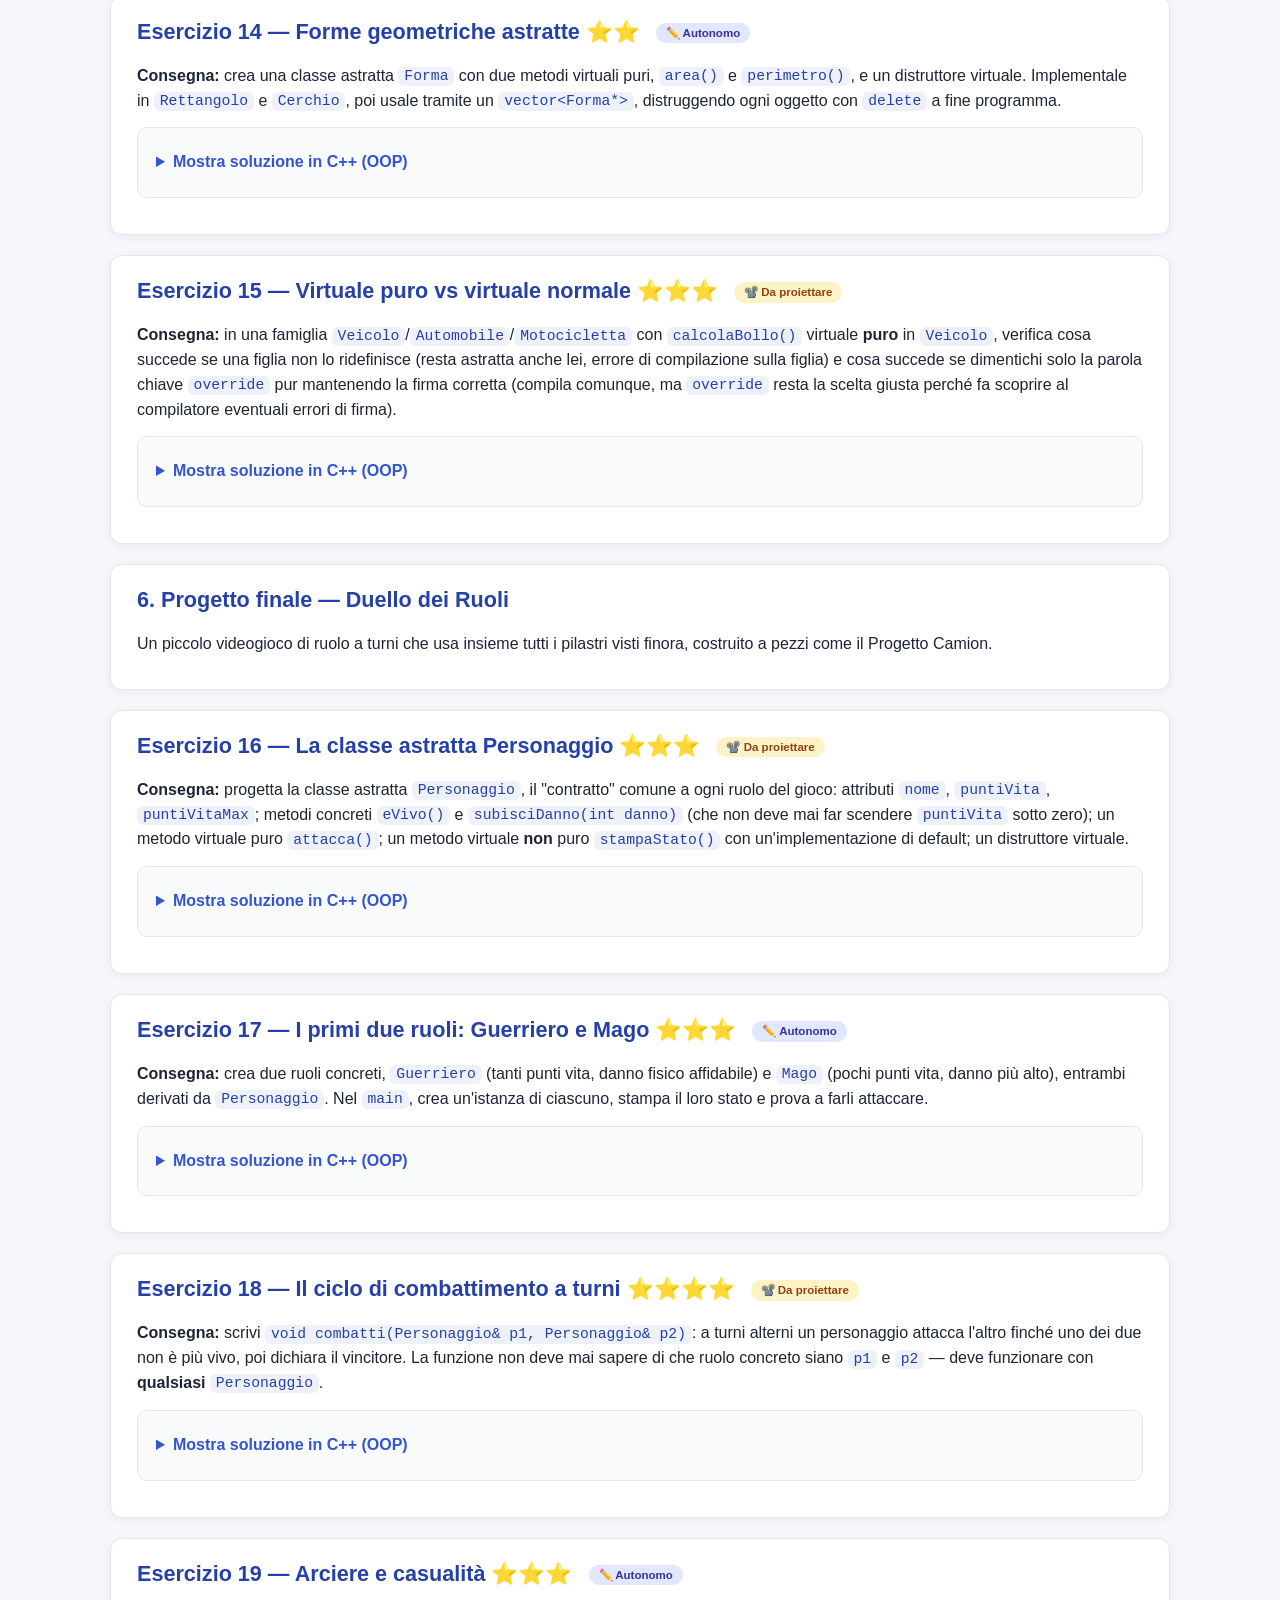
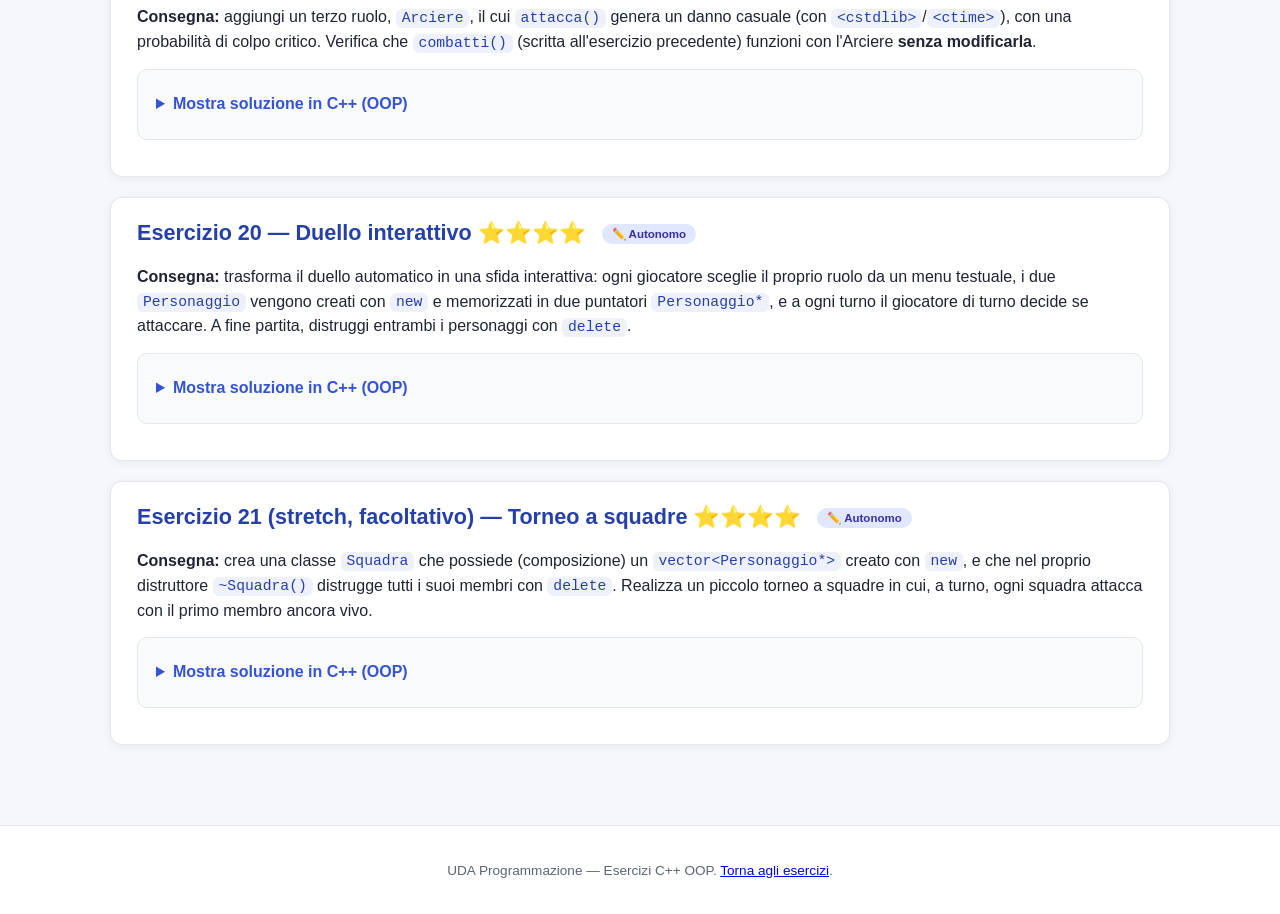
==== commit 4c4aedb1: "Aggiunge etichette "da proiettare" / "autonomo" a ogni esercizio Marca ciascuno dei 71 esercizi (C++" ====
--- a/esercizi-cpp-oop.html
+++ b/esercizi-cpp-oop.html
@@ -28,13 +28,21 @@
     <p>Il percorso qui sotto è a <strong>difficoltà crescente</strong> e ricalca i quattro pilastri della OOP: incapsulamento, ereditarietà, polimorfismo e astrazione. Dal Livello 3 in poi useremo puntatori grezzi (<code>Tipo*</code>) con <code>new</code>/<code>delete</code> gestiti a mano, invece degli smart pointer — è più lavoro, ma è proprio la fatica di gestire la memoria manualmente a far capire, più avanti, perché gli smart pointer esistono. Prova a risolvere ogni esercizio da solo prima di rivelare la soluzione.</p>
   </div>
 
+  <div class="info-box">
+    <h3>Come leggere le etichette degli esercizi</h3>
+    <ul>
+      <li><span class="badge-proietta">📽️ Da proiettare</span> — introduce un meccanismo nuovo del linguaggio o un concetto-chiave della OOP (es. <code>this</code>, <code>virtual</code>, la transizione struct→class): conviene spiegarlo e risolverlo insieme alla classe.</li>
+      <li><span class="badge-solo">✏️ Autonomo</span> — riusa lo schema di un esercizio "da proiettare" già visto nello stesso blocco, con un problema diverso: adatto come esercitazione individuale, con la soluzione da rivelare solo dopo il tentativo.</li>
+    </ul>
+  </div>
+
   <!-- ============ 1. DAGLI ALGORITMI ALLE CLASSI ============ -->
   <div class="lesson-block">
     <h2>1. Dagli algoritmi alle classi (riscaldamento)</h2>
   </div>
 
   <div class="lesson-block">
-    <h2>Esercizio 1 — Classe Contatore</h2>
+    <h2>Esercizio 1 — Classe Contatore <span class="badge-proietta">📽️ Da proiettare</span></h2>
     <p><strong>Consegna:</strong> crea una classe <code>Contatore</code> (come quello del simulatore "assegnamento &amp; incremento" visto nella sezione Flow Chart) che si può incrementare e leggere, poi usala in un ciclo <code>for</code> per contare da 0 a 4.</p>
     <div class="exercise-card">
       <details class="reveal"><summary>Mostra soluzione in C++ (OOP)</summary>
@@ -67,7 +75,7 @@
   </div>
 
   <div class="lesson-block">
-    <h2>Esercizio 2 — Classe Numero (primo o no)</h2>
+    <h2>Esercizio 2 — Classe Numero (primo o no) <span class="badge-solo">✏️ Autonomo</span></h2>
     <p><strong>Consegna:</strong> crea una classe <code>Numero</code> che sappia dire da sola se è primo, poi usala per controllare tutti i numeri da 2 a 20 con un ciclo <code>for</code>.</p>
     <div class="exercise-card">
       <details class="reveal"><summary>Mostra soluzione in C++ (OOP)</summary>
@@ -104,7 +112,7 @@
   </div>
 
   <div class="lesson-block">
-    <h2>Esercizio 3 — Classe Lettore (do-while)</h2>
+    <h2>Esercizio 3 — Classe Lettore (do-while) <span class="badge-solo">✏️ Autonomo</span></h2>
     <p><strong>Consegna:</strong> crea una classe <code>Lettore</code> con un metodo <code>leggiPositivo()</code> che continui a chiedere un numero finché non ne riceve uno positivo, e lo restituisca.</p>
     <div class="exercise-card">
       <details class="reveal"><summary>Mostra soluzione in C++ (OOP)</summary>
@@ -134,7 +142,7 @@
   </div>
 
   <div class="lesson-block">
-    <h2>Esercizio 4 — Dalla struct alla class: Libro ⭐</h2>
+    <h2>Esercizio 4 — Dalla struct alla class: Libro ⭐ <span class="badge-proietta">📽️ Da proiettare</span></h2>
     <p><strong>Consegna:</strong> parti da una <code>struct LibroStruct</code> (solo dati: titolo, autore, anno) usata insieme a una funzione <em>esterna</em> <code>stampaScheda()</code>, come nella sezione di teoria "Dalla struct alla class". Trasformala in una <code>class Libro</code> che incapsuli lo stesso comportamento come <strong>metodo</strong>, aggiungendo anche <code>eClassico()</code> (vero se l'anno è precedente al 1990).</p>
     <div class="exercise-card">
       <details class="reveal"><summary>Mostra soluzione in C++ (OOP)</summary>
@@ -188,7 +196,7 @@
   </div>
 
   <div class="lesson-block">
-    <h2>Esercizio 5 — Da funzione a classe: Automobile ⭐</h2>
+    <h2>Esercizio 5 — Da funzione a classe: Automobile ⭐ <span class="badge-solo">✏️ Autonomo</span></h2>
     <p><strong>Consegna:</strong> trasforma una funzione libera che calcola il bollo di un'automobile in una vera classe <code>Automobile</code> con attributi <code>targa</code>, <code>prezzo</code> e <code>porte</code>, un costruttore e un metodo <code>calcolaBollo()</code>. Crea due oggetti con dati diversi e stampa il bollo di entrambi.</p>
     <div class="exercise-card">
       <details class="reveal"><summary>Mostra soluzione in C++ (OOP)</summary>
@@ -223,7 +231,7 @@
   </div>
 
   <div class="lesson-block">
-    <h2>Esercizio 6 — Il puntatore <code>this</code>: rinominare una Persona ⭐</h2>
+    <h2>Esercizio 6 — Il puntatore <code>this</code>: rinominare una Persona ⭐ <span class="badge-proietta">📽️ Da proiettare</span></h2>
     <p><strong>Consegna:</strong> crea una classe <code>Persona</code> con attributo <code>nome</code> e un metodo <code>rinomina(string nome)</code> il cui <strong>parametro si chiama esattamente come l'attributo</strong>. Usa <code>this-&gt;nome</code> per distinguere l'attributo dell'oggetto dal parametro locale.</p>
     <div class="exercise-card">
       <details class="reveal"><summary>Mostra soluzione in C++ (OOP)</summary>
@@ -257,7 +265,7 @@
   </div>
 
   <div class="lesson-block">
-    <h2>Esercizio 7 — Overload del costruttore: Prodotto ⭐</h2>
+    <h2>Esercizio 7 — Overload del costruttore: Prodotto ⭐ <span class="badge-proietta">📽️ Da proiettare</span></h2>
     <p><strong>Consegna:</strong> crea una classe <code>Prodotto</code> (nome, prezzo, scorta) con <strong>tre costruttori</strong> in overload: uno completo, uno senza scorta (che parte da magazzino vuoto) e uno di default (prodotto segnaposto). A differenza dell'esempio visto in teoria, ogni costruttore deve inizializzare <em>esplicitamente</em> tutti gli attributi, anche quando il chiamante non fornisce un valore.</p>
     <div class="exercise-card">
       <details class="reveal"><summary>Mostra soluzione in C++ (OOP)</summary>
@@ -318,7 +326,7 @@
   </div>
 
   <div class="lesson-block">
-    <h2>Esercizio 8 — Getter e setter semplici: Rettangolo ⭐</h2>
+    <h2>Esercizio 8 — Getter e setter semplici: Rettangolo ⭐ <span class="badge-proietta">📽️ Da proiettare</span></h2>
     <p><strong>Consegna:</strong> crea una classe <code>Rettangolo</code> con <code>base</code> e <code>altezza</code> <strong>private</strong>. Fornisci un <code>getBase()</code>/<code>getAltezza()</code> e un <code>setBase()</code>/<code>setAltezza()</code> che rifiutino valori non positivi (sostituendoli con <code>1</code>). Il costruttore deve richiamare i setter, non assegnare direttamente.</p>
     <div class="exercise-card">
       <details class="reveal"><summary>Mostra soluzione in C++ (OOP)</summary>
@@ -374,7 +382,7 @@
   </div>
 
   <div class="lesson-block">
-    <h2>Esercizio 9 — ContoBancario con controlli e trasferimento ⭐⭐</h2>
+    <h2>Esercizio 9 — ContoBancario con controlli e trasferimento ⭐⭐ <span class="badge-proietta">📽️ Da proiettare</span></h2>
     <p><strong>Consegna:</strong> nella classe <code>ContoBancario</code>, correggi <code>deposita()</code> perché rifiuti importi non positivi (come già fa <code>preleva()</code>), poi aggiungi un metodo pubblico <code>trasferisci(ContoBancario&amp; destinatario, double importo)</code> che sposta denaro tra due conti usando solo i metodi pubblici già esistenti, senza mai accedere direttamente a <code>saldo</code> di un altro oggetto.</p>
     <div class="exercise-card">
       <details class="reveal"><summary>Mostra soluzione in C++ (OOP)</summary>
@@ -441,7 +449,7 @@
   </div>
 
   <div class="lesson-block">
-    <h2>Esercizio 10 — Cassaforte con PIN ⭐⭐</h2>
+    <h2>Esercizio 10 — Cassaforte con PIN ⭐⭐ <span class="badge-solo">✏️ Autonomo</span></h2>
     <p><strong>Consegna:</strong> crea una classe <code>Cassaforte</code> con <code>pin</code> e <code>contenuto</code> privati. Il metodo pubblico <code>apri(int pinInserito)</code> deve restituire il contenuto solo se il PIN è corretto, altrimenti <code>"ACCESSO NEGATO"</code>. La classe non deve esporre in nessun modo il valore del PIN (niente <code>getPin()</code>).</p>
     <div class="exercise-card">
       <details class="reveal"><summary>Mostra soluzione in C++ (OOP)</summary>
@@ -482,7 +490,7 @@
   </div>
 
   <div class="lesson-block">
-    <h2>Esercizio 11 — Famiglia di Dipendenti ⭐⭐</h2>
+    <h2>Esercizio 11 — Famiglia di Dipendenti ⭐⭐ <span class="badge-proietta">📽️ Da proiettare</span></h2>
     <p><strong>Consegna:</strong> crea una classe base <code>Dipendente</code> (nome, stipendioBase) con un metodo <code>stipendioNetto()</code>, poi due classi figlie <code>Manager</code> (con un bonus) e <code>Operaio</code> (con ore di straordinario) che richiamano il costruttore della base nella lista di inizializzazione, senza duplicare nulla.</p>
     <div class="exercise-card">
       <details class="reveal"><summary>Mostra soluzione in C++ (OOP)</summary>
@@ -534,7 +542,7 @@
   </div>
 
   <div class="lesson-block">
-    <h2>Esercizio 12 — Progetto Camion: capire virtual ⭐⭐⭐</h2>
+    <h2>Esercizio 12 — Progetto Camion: capire virtual ⭐⭐⭐ <span class="badge-proietta">📽️ Da proiettare</span></h2>
     <p><strong>Consegna:</strong> costruisci da zero una mini-famiglia <code>Veicolo</code>/<code>Automobile</code>/<code>Camion</code> in cui ogni figlia ridefinisce <code>calcolaBollo()</code> con una propria formula. Prova a chiamare il metodo tramite un riferimento <code>Veicolo&amp; rif = automobile;</code>: senza <code>virtual</code> su <code>calcolaBollo()</code> in <code>Veicolo</code>, <code>rif.calcolaBollo()</code> restituisce il valore sbagliato (quello di <code>Veicolo</code>), anche se <code>rif</code> e l'oggetto originale sono la stessa cosa in memoria. Aggiungendo <code>virtual</code> il problema si risolve.</p>
     <div class="exercise-card">
       <details class="reveal"><summary>Mostra soluzione in C++ (OOP)</summary>
@@ -601,7 +609,7 @@
   </div>
 
   <div class="lesson-block">
-    <h2>Esercizio 13 — Zoo polimorfico ⭐⭐⭐</h2>
+    <h2>Esercizio 13 — Zoo polimorfico ⭐⭐⭐ <span class="badge-proietta">📽️ Da proiettare</span></h2>
     <p><strong>Consegna:</strong> crea una classe astratta <code>Animale</code> con <code>virtual string verso() const = 0;</code> e un distruttore virtuale, poi due figlie concrete (es. <code>Cane</code>, <code>Gatto</code>). Riempi un <code>vector&lt;Animale*&gt;</code> con <code>new</code> di entrambi i tipi mescolati, stampa il verso di ognuno senza alcun <code>if</code> sul tipo, poi distruggi ogni oggetto con <code>delete</code>.</p>
     <div class="exercise-card">
       <details class="reveal"><summary>Mostra soluzione in C++ (OOP)</summary>
@@ -657,7 +665,7 @@
   </div>
 
   <div class="lesson-block">
-    <h2>Esercizio 14 — Forme geometriche astratte ⭐⭐</h2>
+    <h2>Esercizio 14 — Forme geometriche astratte ⭐⭐ <span class="badge-solo">✏️ Autonomo</span></h2>
     <p><strong>Consegna:</strong> crea una classe astratta <code>Forma</code> con due metodi virtuali puri, <code>area()</code> e <code>perimetro()</code>, e un distruttore virtuale. Implementale in <code>Rettangolo</code> e <code>Cerchio</code>, poi usale tramite un <code>vector&lt;Forma*&gt;</code>, distruggendo ogni oggetto con <code>delete</code> a fine programma.</p>
     <div class="exercise-card">
       <details class="reveal"><summary>Mostra soluzione in C++ (OOP)</summary>
@@ -725,7 +733,7 @@
   </div>
 
   <div class="lesson-block">
-    <h2>Esercizio 15 — Virtuale puro vs virtuale normale ⭐⭐⭐</h2>
+    <h2>Esercizio 15 — Virtuale puro vs virtuale normale ⭐⭐⭐ <span class="badge-proietta">📽️ Da proiettare</span></h2>
     <p><strong>Consegna:</strong> in una famiglia <code>Veicolo</code>/<code>Automobile</code>/<code>Motocicletta</code> con <code>calcolaBollo()</code> virtuale <strong>puro</strong> in <code>Veicolo</code>, verifica cosa succede se una figlia non lo ridefinisce (resta astratta anche lei, errore di compilazione sulla figlia) e cosa succede se dimentichi solo la parola chiave <code>override</code> pur mantenendo la firma corretta (compila comunque, ma <code>override</code> resta la scelta giusta perché fa scoprire al compilatore eventuali errori di firma).</p>
     <div class="exercise-card">
       <details class="reveal"><summary>Mostra soluzione in C++ (OOP)</summary>
@@ -792,7 +800,7 @@
   </div>
 
   <div class="lesson-block">
-    <h2>Esercizio 16 — La classe astratta Personaggio ⭐⭐⭐</h2>
+    <h2>Esercizio 16 — La classe astratta Personaggio ⭐⭐⭐ <span class="badge-proietta">📽️ Da proiettare</span></h2>
     <p><strong>Consegna:</strong> progetta la classe astratta <code>Personaggio</code>, il "contratto" comune a ogni ruolo del gioco: attributi <code>nome</code>, <code>puntiVita</code>, <code>puntiVitaMax</code>; metodi concreti <code>eVivo()</code> e <code>subisciDanno(int danno)</code> (che non deve mai far scendere <code>puntiVita</code> sotto zero); un metodo virtuale puro <code>attacca()</code>; un metodo virtuale <strong>non</strong> puro <code>stampaStato()</code> con un'implementazione di default; un distruttore virtuale.</p>
     <div class="exercise-card">
       <details class="reveal"><summary>Mostra soluzione in C++ (OOP)</summary>
@@ -839,7 +847,7 @@
   </div>
 
   <div class="lesson-block">
-    <h2>Esercizio 17 — I primi due ruoli: Guerriero e Mago ⭐⭐⭐</h2>
+    <h2>Esercizio 17 — I primi due ruoli: Guerriero e Mago ⭐⭐⭐ <span class="badge-solo">✏️ Autonomo</span></h2>
     <p><strong>Consegna:</strong> crea due ruoli concreti, <code>Guerriero</code> (tanti punti vita, danno fisico affidabile) e <code>Mago</code> (pochi punti vita, danno più alto), entrambi derivati da <code>Personaggio</code>. Nel <code>main</code>, crea un'istanza di ciascuno, stampa il loro stato e prova a farli attaccare.</p>
     <div class="exercise-card">
       <details class="reveal"><summary>Mostra soluzione in C++ (OOP)</summary>
@@ -913,7 +921,7 @@
   </div>
 
   <div class="lesson-block">
-    <h2>Esercizio 18 — Il ciclo di combattimento a turni ⭐⭐⭐⭐</h2>
+    <h2>Esercizio 18 — Il ciclo di combattimento a turni ⭐⭐⭐⭐ <span class="badge-proietta">📽️ Da proiettare</span></h2>
     <p><strong>Consegna:</strong> scrivi <code>void combatti(Personaggio&amp; p1, Personaggio&amp; p2)</code>: a turni alterni un personaggio attacca l'altro finché uno dei due non è più vivo, poi dichiara il vincitore. La funzione non deve mai sapere di che ruolo concreto siano <code>p1</code> e <code>p2</code> — deve funzionare con <strong>qualsiasi</strong> <code>Personaggio</code>.</p>
     <div class="exercise-card">
       <details class="reveal"><summary>Mostra soluzione in C++ (OOP)</summary>
@@ -1003,7 +1011,7 @@
   </div>
 
   <div class="lesson-block">
-    <h2>Esercizio 19 — Arciere e casualità ⭐⭐⭐</h2>
+    <h2>Esercizio 19 — Arciere e casualità ⭐⭐⭐ <span class="badge-solo">✏️ Autonomo</span></h2>
     <p><strong>Consegna:</strong> aggiungi un terzo ruolo, <code>Arciere</code>, il cui <code>attacca()</code> genera un danno casuale (con <code>&lt;cstdlib&gt;</code>/<code>&lt;ctime&gt;</code>), con una probabilità di colpo critico. Verifica che <code>combatti()</code> (scritta all'esercizio precedente) funzioni con l'Arciere <strong>senza modificarla</strong>.</p>
     <div class="exercise-card">
       <details class="reveal"><summary>Mostra soluzione in C++ (OOP)</summary>
@@ -1112,7 +1120,7 @@
   </div>
 
   <div class="lesson-block">
-    <h2>Esercizio 20 — Duello interattivo ⭐⭐⭐⭐</h2>
+    <h2>Esercizio 20 — Duello interattivo ⭐⭐⭐⭐ <span class="badge-solo">✏️ Autonomo</span></h2>
     <p><strong>Consegna:</strong> trasforma il duello automatico in una sfida interattiva: ogni giocatore sceglie il proprio ruolo da un menu testuale, i due <code>Personaggio</code> vengono creati con <code>new</code> e memorizzati in due puntatori <code>Personaggio*</code>, e a ogni turno il giocatore di turno decide se attaccare. A fine partita, distruggi entrambi i personaggi con <code>delete</code>.</p>
     <div class="exercise-card">
       <details class="reveal"><summary>Mostra soluzione in C++ (OOP)</summary>
@@ -1248,7 +1256,7 @@
   </div>
 
   <div class="lesson-block">
-    <h2>Esercizio 21 (stretch, facoltativo) — Torneo a squadre ⭐⭐⭐⭐</h2>
+    <h2>Esercizio 21 (stretch, facoltativo) — Torneo a squadre ⭐⭐⭐⭐ <span class="badge-solo">✏️ Autonomo</span></h2>
     <p><strong>Consegna:</strong> crea una classe <code>Squadra</code> che possiede (composizione) un <code>vector&lt;Personaggio*&gt;</code> creato con <code>new</code>, e che nel proprio distruttore <code>~Squadra()</code> distrugge tutti i suoi membri con <code>delete</code>. Realizza un piccolo torneo a squadre in cui, a turno, ogni squadra attacca con il primo membro ancora vivo.</p>
     <div class="exercise-card">
       <details class="reveal"><summary>Mostra soluzione in C++ (OOP)</summary>
--- a/css/style.css
+++ b/css/style.css
@@ -491,6 +491,19 @@
 }
 .tag-v { background: #dcfce7; color: #166534; }
 .tag-f { background: #fee2e2; color: #991b1b; }
+
+.badge-proietta, .badge-solo {
+  display: inline-block;
+  font-weight: 700;
+  font-size: 0.72rem;
+  padding: 3px 10px;
+  border-radius: 10px;
+  vertical-align: middle;
+  margin-left: 10px;
+  white-space: nowrap;
+}
+.badge-proietta { background: #fef3c7; color: #92400e; }
+.badge-solo { background: #e0e7ff; color: #3730a3; }
 
 .exercise-card {
   background: #f9fafc;
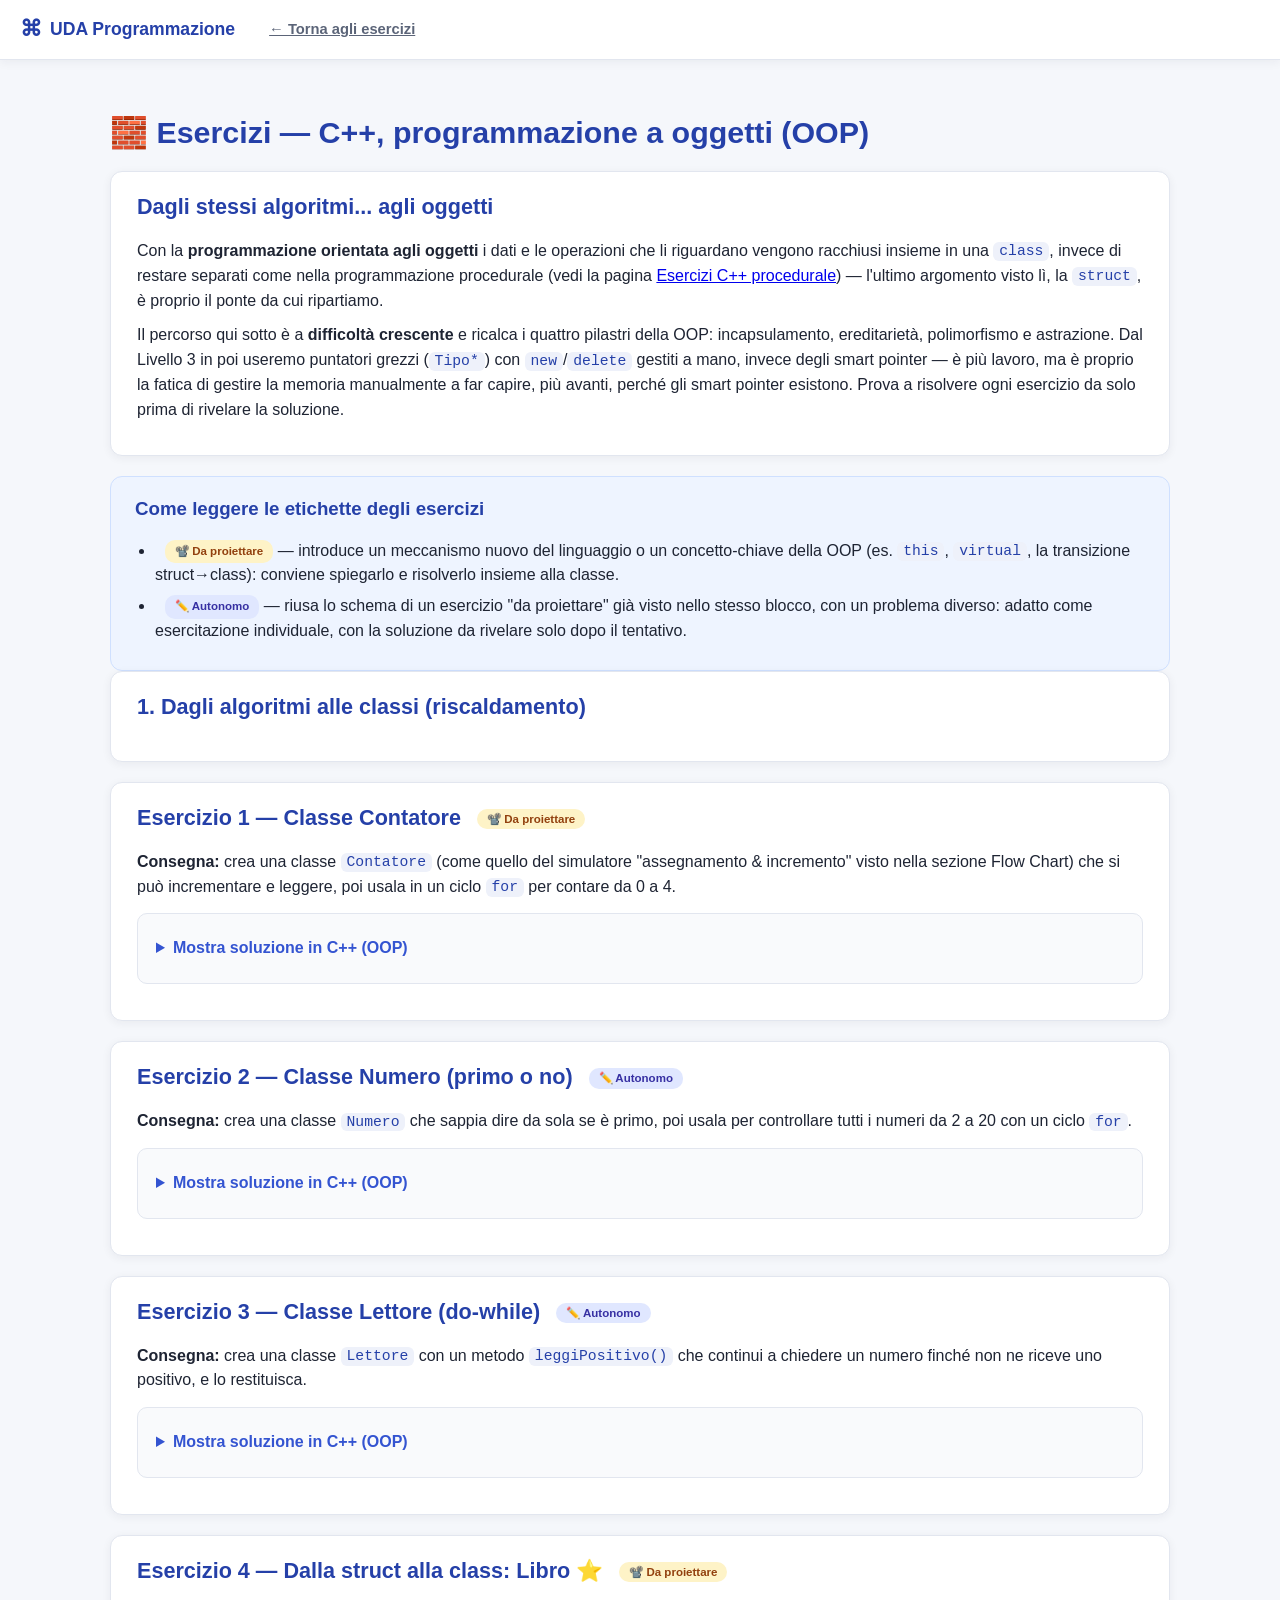
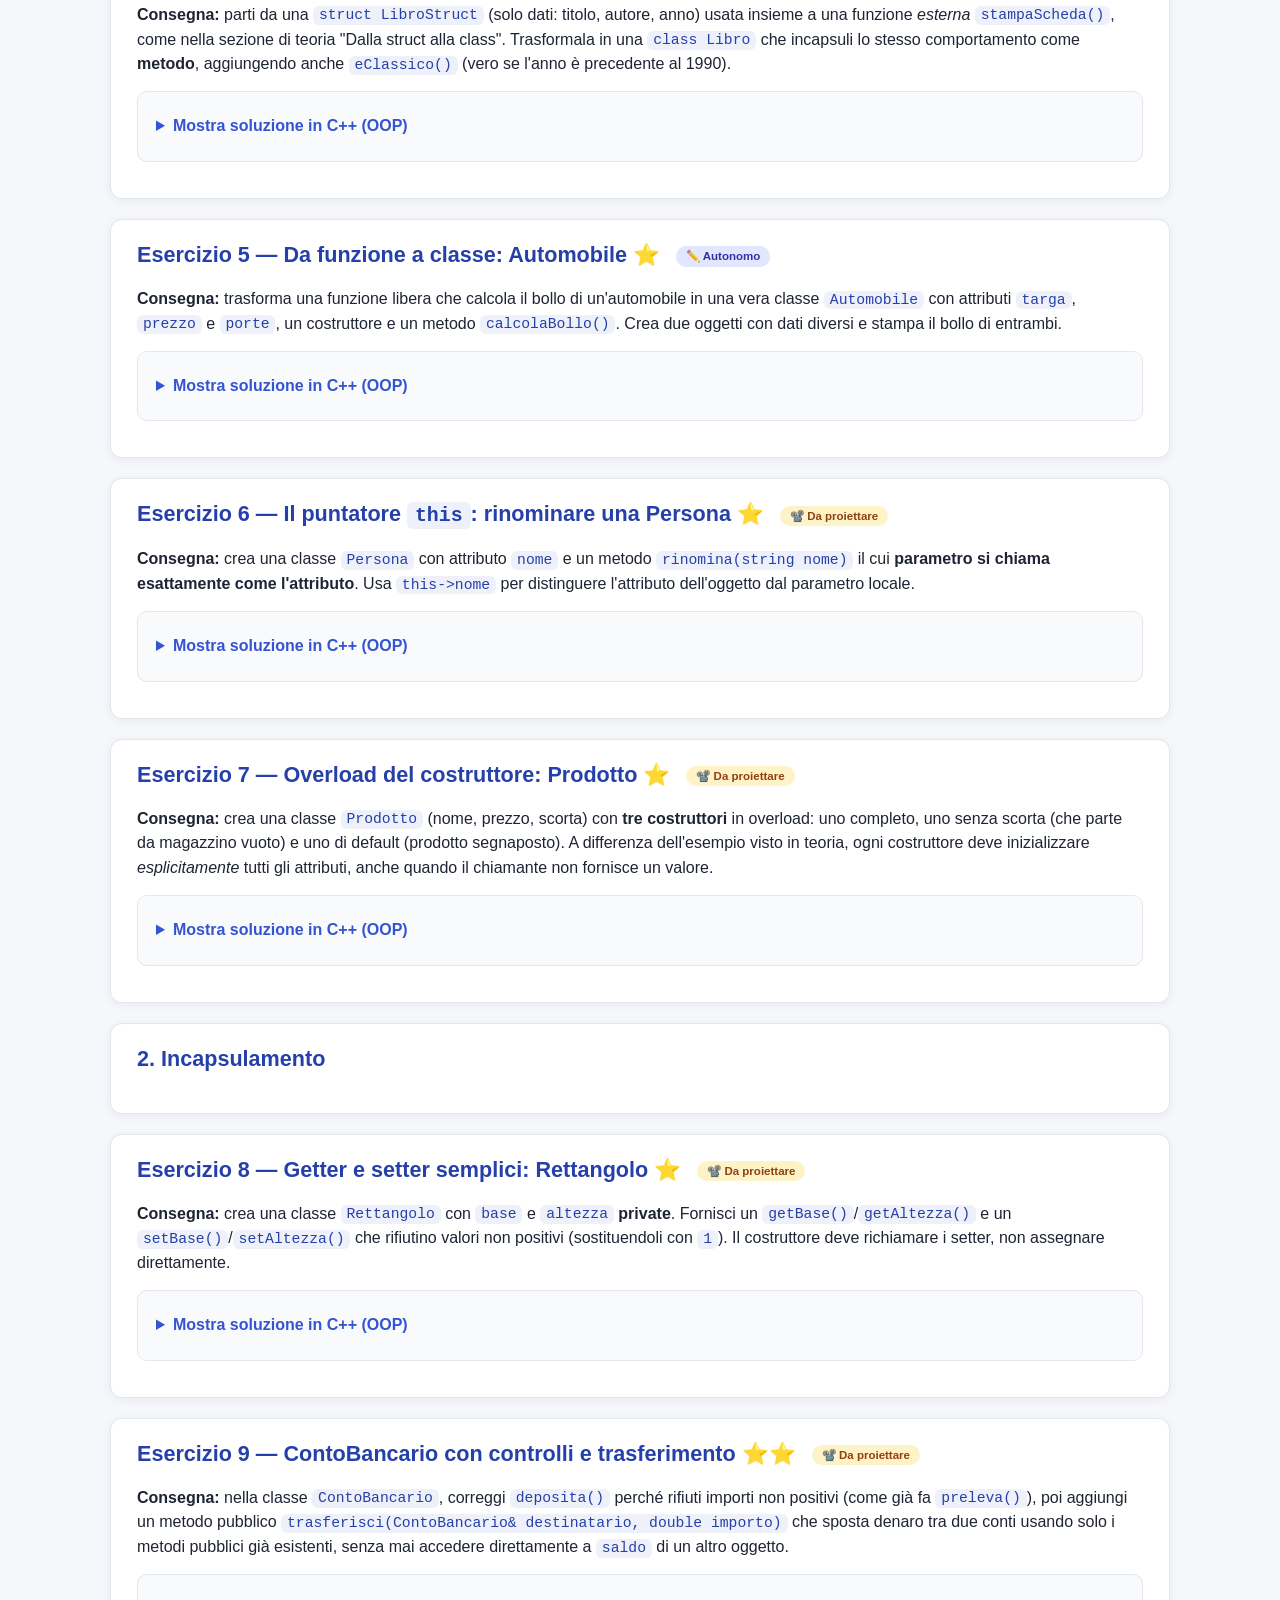
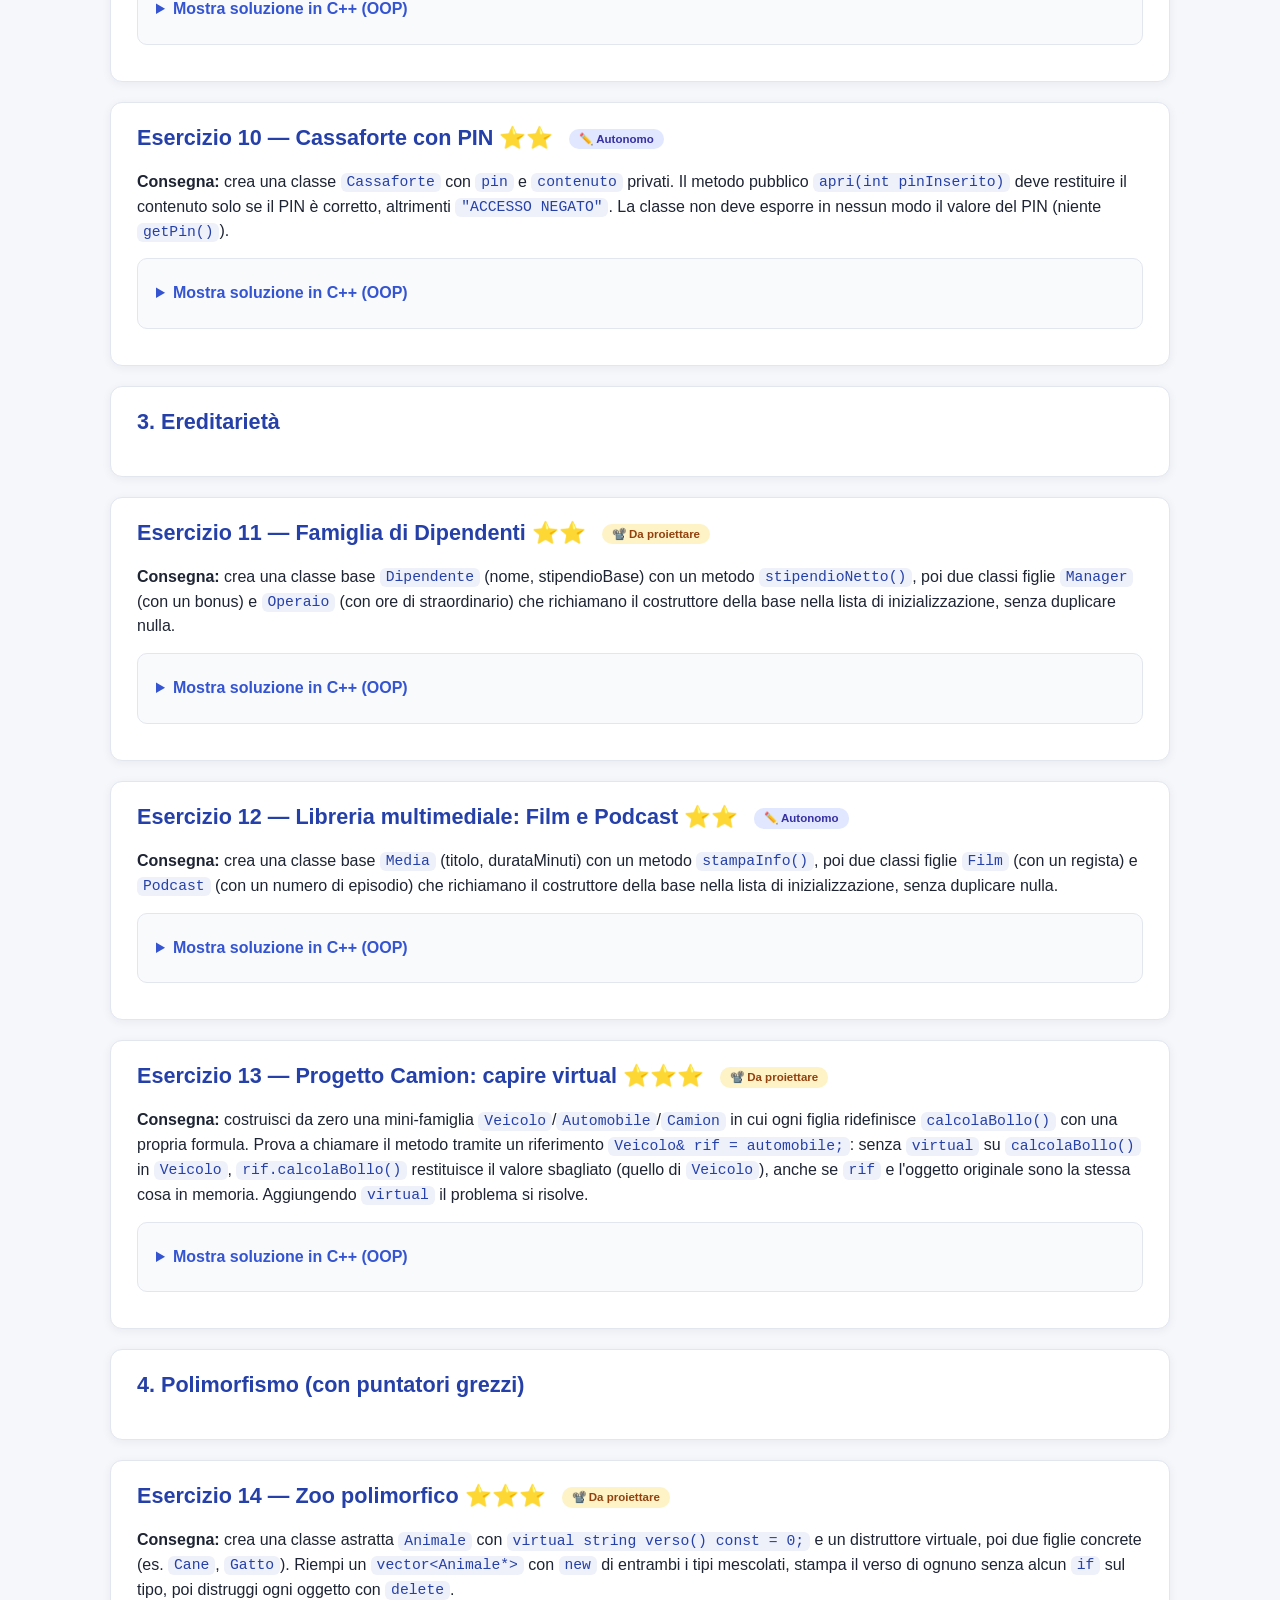
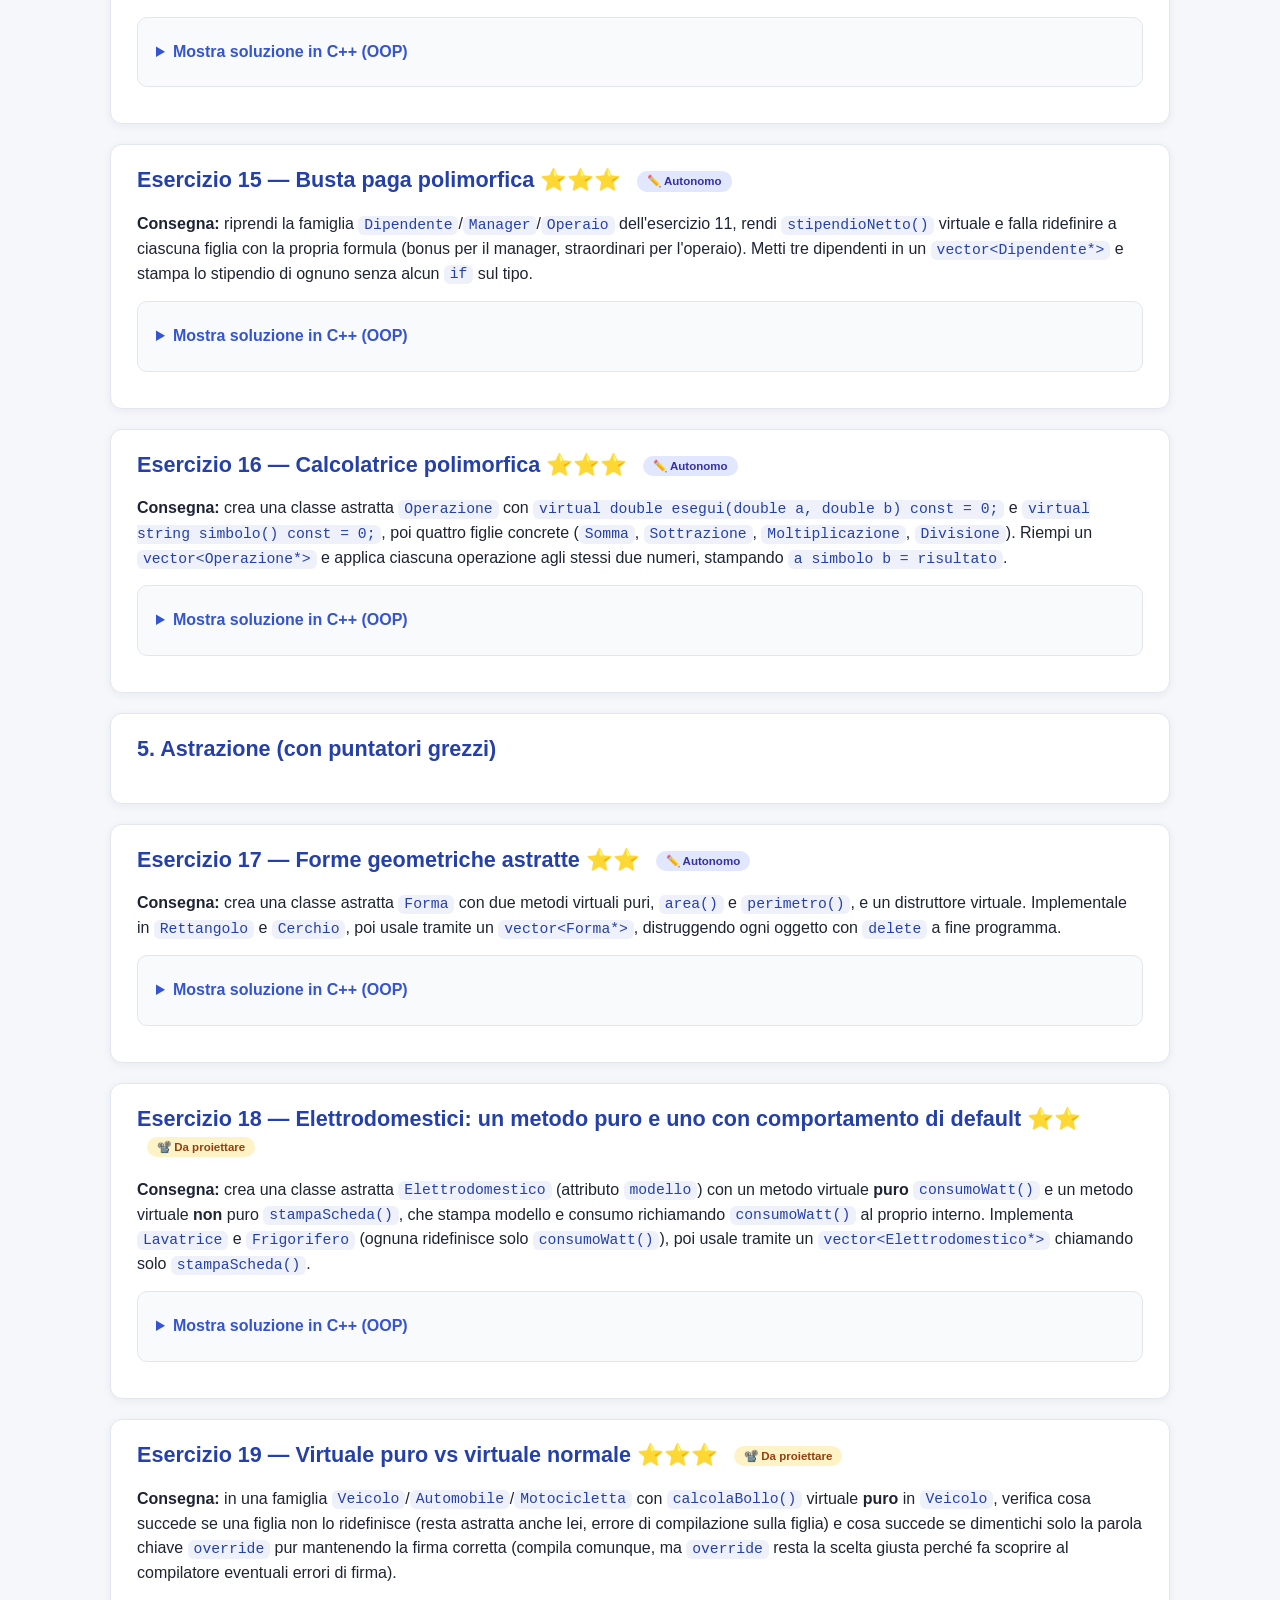
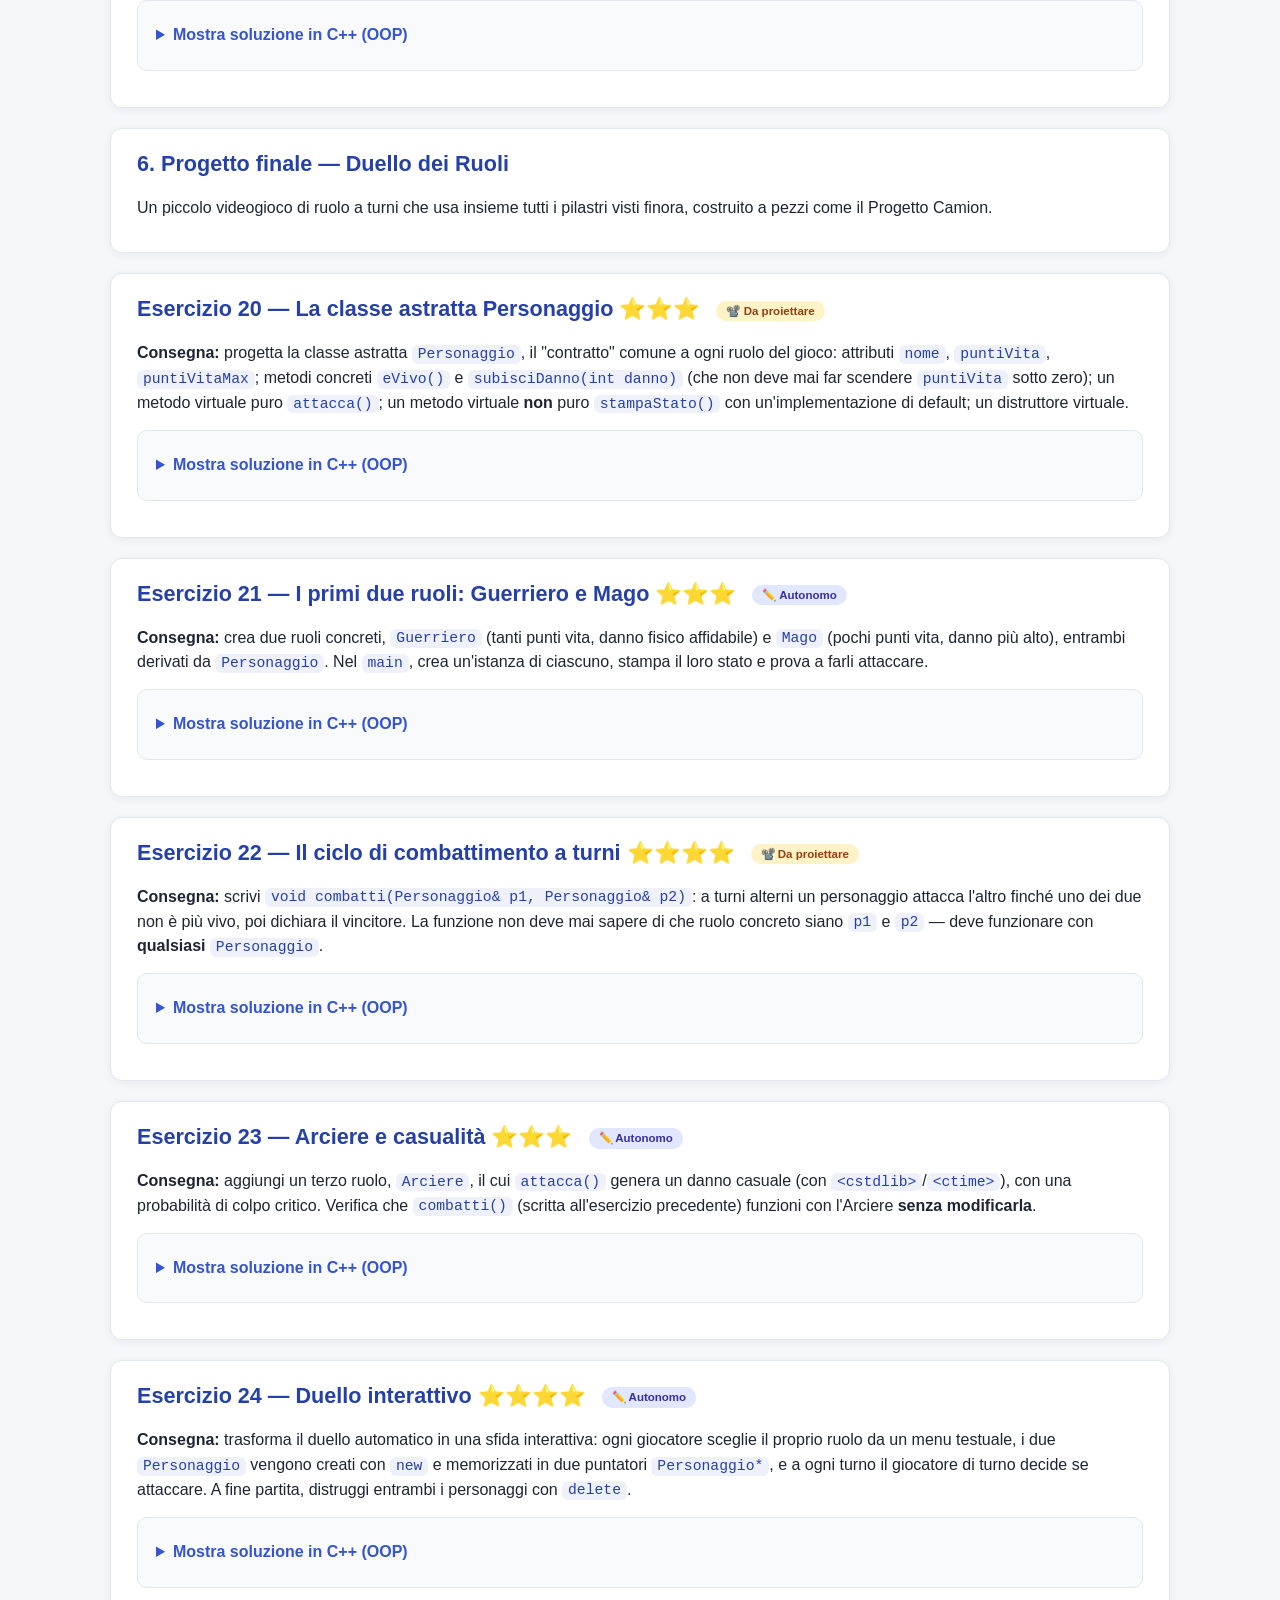
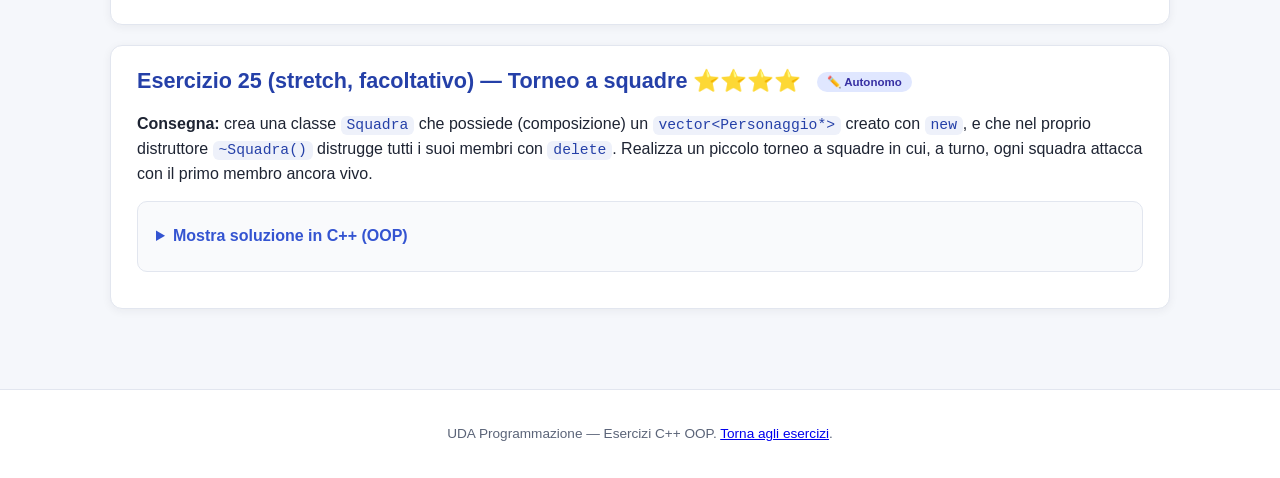
==== commit 907a9b5c: "Porta a 3 esercizi anche Ereditarietà, Polimorfismo e Astrazione in OOP Applica agli esercizi C++ OO" ====
--- a/esercizi-cpp-oop.html
+++ b/esercizi-cpp-oop.html
@@ -542,7 +542,55 @@
   </div>
 
   <div class="lesson-block">
-    <h2>Esercizio 12 — Progetto Camion: capire virtual ⭐⭐⭐ <span class="badge-proietta">📽️ Da proiettare</span></h2>
+    <h2>Esercizio 12 — Libreria multimediale: Film e Podcast ⭐⭐ <span class="badge-solo">✏️ Autonomo</span></h2>
+    <p><strong>Consegna:</strong> crea una classe base <code>Media</code> (titolo, durataMinuti) con un metodo <code>stampaInfo()</code>, poi due classi figlie <code>Film</code> (con un regista) e <code>Podcast</code> (con un numero di episodio) che richiamano il costruttore della base nella lista di inizializzazione, senza duplicare nulla.</p>
+    <div class="exercise-card">
+      <details class="reveal"><summary>Mostra soluzione in C++ (OOP)</summary>
+        <pre class="code-panel active">#include &lt;iostream&gt;
+#include &lt;string&gt;
+using namespace std;
+
+class Media {
+    protected:
+        string titolo;
+        int durataMinuti;
+    public:
+        Media(string t, int d) : titolo(t), durataMinuti(d) {}
+
+        void stampaInfo() const {
+            cout &lt;&lt; titolo &lt;&lt; " (" &lt;&lt; durataMinuti &lt;&lt; " min)" &lt;&lt; endl;
+        }
+};
+
+class Film : public Media {
+    private:
+        string regista;
+    public:
+        Film(string t, int d, string r) : Media(t, d), regista(r) {}
+};
+
+class Podcast : public Media {
+    private:
+        int numeroEpisodio;
+    public:
+        Podcast(string t, int d, int ep) : Media(t, d), numeroEpisodio(ep) {}
+};
+
+int main() {
+    Film f("Inception", 148, "Christopher Nolan");
+    Podcast p("Storie di Codice", 35, 12);
+
+    f.stampaInfo();
+    p.stampaInfo();
+    return 0;
+}</pre>
+        <p class="note">Stesso schema dell'esercizio 11: né <code>Film</code> né <code>Podcast</code> ridefiniscono <code>stampaInfo()</code>, lo ereditano così com'è da <code>Media</code>. Ognuna aggiunge solo il proprio attributo specifico e lo inizializza dopo aver richiamato il costruttore della base.</p>
+      </details>
+    </div>
+  </div>
+
+  <div class="lesson-block">
+    <h2>Esercizio 13 — Progetto Camion: capire virtual ⭐⭐⭐ <span class="badge-proietta">📽️ Da proiettare</span></h2>
     <p><strong>Consegna:</strong> costruisci da zero una mini-famiglia <code>Veicolo</code>/<code>Automobile</code>/<code>Camion</code> in cui ogni figlia ridefinisce <code>calcolaBollo()</code> con una propria formula. Prova a chiamare il metodo tramite un riferimento <code>Veicolo&amp; rif = automobile;</code>: senza <code>virtual</code> su <code>calcolaBollo()</code> in <code>Veicolo</code>, <code>rif.calcolaBollo()</code> restituisce il valore sbagliato (quello di <code>Veicolo</code>), anche se <code>rif</code> e l'oggetto originale sono la stessa cosa in memoria. Aggiungendo <code>virtual</code> il problema si risolve.</p>
     <div class="exercise-card">
       <details class="reveal"><summary>Mostra soluzione in C++ (OOP)</summary>
@@ -609,7 +657,7 @@
   </div>
 
   <div class="lesson-block">
-    <h2>Esercizio 13 — Zoo polimorfico ⭐⭐⭐ <span class="badge-proietta">📽️ Da proiettare</span></h2>
+    <h2>Esercizio 14 — Zoo polimorfico ⭐⭐⭐ <span class="badge-proietta">📽️ Da proiettare</span></h2>
     <p><strong>Consegna:</strong> crea una classe astratta <code>Animale</code> con <code>virtual string verso() const = 0;</code> e un distruttore virtuale, poi due figlie concrete (es. <code>Cane</code>, <code>Gatto</code>). Riempi un <code>vector&lt;Animale*&gt;</code> con <code>new</code> di entrambi i tipi mescolati, stampa il verso di ognuno senza alcun <code>if</code> sul tipo, poi distruggi ogni oggetto con <code>delete</code>.</p>
     <div class="exercise-card">
       <details class="reveal"><summary>Mostra soluzione in C++ (OOP)</summary>
@@ -659,13 +707,150 @@
     </div>
   </div>
 
+  <div class="lesson-block">
+    <h2>Esercizio 15 — Busta paga polimorfica ⭐⭐⭐ <span class="badge-solo">✏️ Autonomo</span></h2>
+    <p><strong>Consegna:</strong> riprendi la famiglia <code>Dipendente</code>/<code>Manager</code>/<code>Operaio</code> dell'esercizio 11, rendi <code>stipendioNetto()</code> virtuale e falla ridefinire a ciascuna figlia con la propria formula (bonus per il manager, straordinari per l'operaio). Metti tre dipendenti in un <code>vector&lt;Dipendente*&gt;</code> e stampa lo stipendio di ognuno senza alcun <code>if</code> sul tipo.</p>
+    <div class="exercise-card">
+      <details class="reveal"><summary>Mostra soluzione in C++ (OOP)</summary>
+        <pre class="code-panel active">#include &lt;iostream&gt;
+#include &lt;string&gt;
+#include &lt;vector&gt;
+using namespace std;
+
+class Dipendente {
+    protected:
+        string nome;
+        double stipendioBase;
+    public:
+        Dipendente(string n, double s) : nome(n), stipendioBase(s) {}
+
+        virtual double stipendioNetto() const {
+            return stipendioBase;
+        }
+
+        string getNome() const {
+            return nome;
+        }
+
+        virtual ~Dipendente() {}
+};
+
+class Manager : public Dipendente {
+    private:
+        double bonus;
+    public:
+        Manager(string n, double s, double b) : Dipendente(n, s), bonus(b) {}
+
+        double stipendioNetto() const override {
+            return stipendioBase + bonus;
+        }
+};
+
+class Operaio : public Dipendente {
+    private:
+        int oreStraordinario;
+    public:
+        Operaio(string n, double s, int ore) : Dipendente(n, s), oreStraordinario(ore) {}
+
+        double stipendioNetto() const override {
+            return stipendioBase + oreStraordinario * 12.0;
+        }
+};
+
+int main() {
+    vector&lt;Dipendente*&gt; azienda;
+    azienda.push_back(new Manager("Giulia", 3000.0, 500.0));
+    azienda.push_back(new Operaio("Marco", 1800.0, 10));
+    azienda.push_back(new Dipendente("Luca", 1500.0));
+
+    for (size_t i = 0; i &lt; azienda.size(); i++) {
+        cout &lt;&lt; azienda[i]-&gt;getNome() &lt;&lt; ": " &lt;&lt; azienda[i]-&gt;stipendioNetto() &lt;&lt; " euro" &lt;&lt; endl;
+    }
+
+    for (size_t i = 0; i &lt; azienda.size(); i++) {
+        delete azienda[i];
+    }
+
+    return 0;
+}</pre>
+        <p class="note">Stesso schema dello Zoo polimorfico: un <code>vector</code> di puntatori alla classe base, un ciclo che chiama lo stesso metodo su tutti senza sapere il tipo reale, un secondo ciclo di <code>delete</code>. Qui però <code>Dipendente</code> non è astratta (può essere istanziata anche da sola, come "Luca"): la differenza con <code>Animale</code> è che non è obbligatorio ridefinire <code>stipendioNetto()</code>, perché non è virtuale <strong>puro</strong>.</p>
+      </details>
+    </div>
+  </div>
+
+  <div class="lesson-block">
+    <h2>Esercizio 16 — Calcolatrice polimorfica ⭐⭐⭐ <span class="badge-solo">✏️ Autonomo</span></h2>
+    <p><strong>Consegna:</strong> crea una classe astratta <code>Operazione</code> con <code>virtual double esegui(double a, double b) const = 0;</code> e <code>virtual string simbolo() const = 0;</code>, poi quattro figlie concrete (<code>Somma</code>, <code>Sottrazione</code>, <code>Moltiplicazione</code>, <code>Divisione</code>). Riempi un <code>vector&lt;Operazione*&gt;</code> e applica ciascuna operazione agli stessi due numeri, stampando <code>a simbolo b = risultato</code>.</p>
+    <div class="exercise-card">
+      <details class="reveal"><summary>Mostra soluzione in C++ (OOP)</summary>
+        <pre class="code-panel active">#include &lt;iostream&gt;
+#include &lt;string&gt;
+#include &lt;vector&gt;
+using namespace std;
+
+class Operazione {
+    public:
+        virtual double esegui(double a, double b) const = 0;
+        virtual string simbolo() const = 0;
+        virtual ~Operazione() {}
+};
+
+class Somma : public Operazione {
+    public:
+        double esegui(double a, double b) const override { return a + b; }
+        string simbolo() const override { return "+"; }
+};
+
+class Sottrazione : public Operazione {
+    public:
+        double esegui(double a, double b) const override { return a - b; }
+        string simbolo() const override { return "-"; }
+};
+
+class Moltiplicazione : public Operazione {
+    public:
+        double esegui(double a, double b) const override { return a * b; }
+        string simbolo() const override { return "*"; }
+};
+
+class Divisione : public Operazione {
+    public:
+        double esegui(double a, double b) const override { return a / b; }
+        string simbolo() const override { return "/"; }
+};
+
+int main() {
+    double a = 10, b = 3;
+
+    vector&lt;Operazione*&gt; operazioni;
+    operazioni.push_back(new Somma());
+    operazioni.push_back(new Sottrazione());
+    operazioni.push_back(new Moltiplicazione());
+    operazioni.push_back(new Divisione());
+
+    for (size_t i = 0; i &lt; operazioni.size(); i++) {
+        cout &lt;&lt; a &lt;&lt; " " &lt;&lt; operazioni[i]-&gt;simbolo() &lt;&lt; " " &lt;&lt; b
+             &lt;&lt; " = " &lt;&lt; operazioni[i]-&gt;esegui(a, b) &lt;&lt; endl;
+    }
+
+    for (size_t i = 0; i &lt; operazioni.size(); i++) {
+        delete operazioni[i];
+    }
+
+    return 0;
+}</pre>
+        <p class="note">A differenza dello Zoo e della Busta paga, qui il metodo polimorfico (<code>esegui</code>) prende <strong>parametri</strong>: il meccanismo non cambia, ogni oggetto nel <code>vector</code> risponde alla stessa chiamata <code>esegui(a, b)</code> con la propria formula, decisa a runtime in base al tipo reale.</p>
+      </details>
+    </div>
+  </div>
+
   <!-- ============ 5. ASTRAZIONE ============ -->
   <div class="lesson-block">
     <h2>5. Astrazione (con puntatori grezzi)</h2>
   </div>
 
   <div class="lesson-block">
-    <h2>Esercizio 14 — Forme geometriche astratte ⭐⭐ <span class="badge-solo">✏️ Autonomo</span></h2>
+    <h2>Esercizio 17 — Forme geometriche astratte ⭐⭐ <span class="badge-solo">✏️ Autonomo</span></h2>
     <p><strong>Consegna:</strong> crea una classe astratta <code>Forma</code> con due metodi virtuali puri, <code>area()</code> e <code>perimetro()</code>, e un distruttore virtuale. Implementale in <code>Rettangolo</code> e <code>Cerchio</code>, poi usale tramite un <code>vector&lt;Forma*&gt;</code>, distruggendo ogni oggetto con <code>delete</code> a fine programma.</p>
     <div class="exercise-card">
       <details class="reveal"><summary>Mostra soluzione in C++ (OOP)</summary>
@@ -733,7 +918,64 @@
   </div>
 
   <div class="lesson-block">
-    <h2>Esercizio 15 — Virtuale puro vs virtuale normale ⭐⭐⭐ <span class="badge-proietta">📽️ Da proiettare</span></h2>
+    <h2>Esercizio 18 — Elettrodomestici: un metodo puro e uno con comportamento di default ⭐⭐ <span class="badge-proietta">📽️ Da proiettare</span></h2>
+    <p><strong>Consegna:</strong> crea una classe astratta <code>Elettrodomestico</code> (attributo <code>modello</code>) con un metodo virtuale <strong>puro</strong> <code>consumoWatt()</code> e un metodo virtuale <strong>non</strong> puro <code>stampaScheda()</code>, che stampa modello e consumo richiamando <code>consumoWatt()</code> al proprio interno. Implementa <code>Lavatrice</code> e <code>Frigorifero</code> (ognuna ridefinisce solo <code>consumoWatt()</code>), poi usale tramite un <code>vector&lt;Elettrodomestico*&gt;</code> chiamando solo <code>stampaScheda()</code>.</p>
+    <div class="exercise-card">
+      <details class="reveal"><summary>Mostra soluzione in C++ (OOP)</summary>
+        <pre class="code-panel active">#include &lt;iostream&gt;
+#include &lt;string&gt;
+#include &lt;vector&gt;
+using namespace std;
+
+class Elettrodomestico {
+    protected:
+        string modello;
+    public:
+        Elettrodomestico(string m) : modello(m) {}
+
+        virtual double consumoWatt() const = 0; // puro: ogni elettrodomestico ha il suo consumo
+
+        virtual void stampaScheda() const { // non puro: comportamento di default condiviso da tutti
+            cout &lt;&lt; modello &lt;&lt; " - consumo: " &lt;&lt; consumoWatt() &lt;&lt; " W" &lt;&lt; endl;
+        }
+
+        virtual ~Elettrodomestico() {}
+};
+
+class Lavatrice : public Elettrodomestico {
+    public:
+        Lavatrice(string m) : Elettrodomestico(m) {}
+        double consumoWatt() const override { return 2200.0; }
+};
+
+class Frigorifero : public Elettrodomestico {
+    public:
+        Frigorifero(string m) : Elettrodomestico(m) {}
+        double consumoWatt() const override { return 150.0; }
+};
+
+int main() {
+    vector&lt;Elettrodomestico*&gt; elettrodomestici;
+    elettrodomestici.push_back(new Lavatrice("LG F4WV5"));
+    elettrodomestici.push_back(new Frigorifero("Samsung RB34"));
+
+    for (size_t i = 0; i &lt; elettrodomestici.size(); i++) {
+        elettrodomestici[i]-&gt;stampaScheda(); // nessuna figlia ridefinisce stampaScheda()
+    }
+
+    for (size_t i = 0; i &lt; elettrodomestici.size(); i++) {
+        delete elettrodomestici[i];
+    }
+
+    return 0;
+}</pre>
+        <p class="note">Né <code>Lavatrice</code> né <code>Frigorifero</code> ridefiniscono <code>stampaScheda()</code>: usano quello ereditato da <code>Elettrodomestico</code>, che a sua volta chiama <code>consumoWatt()</code> — e quella chiamata resta polimorfica anche se avviene <strong>dentro</strong> la classe base, restituendo sempre il valore della figlia reale. Questo schema (un metodo concreto che si appoggia a uno astratto) è esattamente quello che userà <code>stampaStato()</code> nel progetto finale.</p>
+      </details>
+    </div>
+  </div>
+
+  <div class="lesson-block">
+    <h2>Esercizio 19 — Virtuale puro vs virtuale normale ⭐⭐⭐ <span class="badge-proietta">📽️ Da proiettare</span></h2>
     <p><strong>Consegna:</strong> in una famiglia <code>Veicolo</code>/<code>Automobile</code>/<code>Motocicletta</code> con <code>calcolaBollo()</code> virtuale <strong>puro</strong> in <code>Veicolo</code>, verifica cosa succede se una figlia non lo ridefinisce (resta astratta anche lei, errore di compilazione sulla figlia) e cosa succede se dimentichi solo la parola chiave <code>override</code> pur mantenendo la firma corretta (compila comunque, ma <code>override</code> resta la scelta giusta perché fa scoprire al compilatore eventuali errori di firma).</p>
     <div class="exercise-card">
       <details class="reveal"><summary>Mostra soluzione in C++ (OOP)</summary>
@@ -800,7 +1042,7 @@
   </div>
 
   <div class="lesson-block">
-    <h2>Esercizio 16 — La classe astratta Personaggio ⭐⭐⭐ <span class="badge-proietta">📽️ Da proiettare</span></h2>
+    <h2>Esercizio 20 — La classe astratta Personaggio ⭐⭐⭐ <span class="badge-proietta">📽️ Da proiettare</span></h2>
     <p><strong>Consegna:</strong> progetta la classe astratta <code>Personaggio</code>, il "contratto" comune a ogni ruolo del gioco: attributi <code>nome</code>, <code>puntiVita</code>, <code>puntiVitaMax</code>; metodi concreti <code>eVivo()</code> e <code>subisciDanno(int danno)</code> (che non deve mai far scendere <code>puntiVita</code> sotto zero); un metodo virtuale puro <code>attacca()</code>; un metodo virtuale <strong>non</strong> puro <code>stampaStato()</code> con un'implementazione di default; un distruttore virtuale.</p>
     <div class="exercise-card">
       <details class="reveal"><summary>Mostra soluzione in C++ (OOP)</summary>
@@ -847,7 +1089,7 @@
   </div>
 
   <div class="lesson-block">
-    <h2>Esercizio 17 — I primi due ruoli: Guerriero e Mago ⭐⭐⭐ <span class="badge-solo">✏️ Autonomo</span></h2>
+    <h2>Esercizio 21 — I primi due ruoli: Guerriero e Mago ⭐⭐⭐ <span class="badge-solo">✏️ Autonomo</span></h2>
     <p><strong>Consegna:</strong> crea due ruoli concreti, <code>Guerriero</code> (tanti punti vita, danno fisico affidabile) e <code>Mago</code> (pochi punti vita, danno più alto), entrambi derivati da <code>Personaggio</code>. Nel <code>main</code>, crea un'istanza di ciascuno, stampa il loro stato e prova a farli attaccare.</p>
     <div class="exercise-card">
       <details class="reveal"><summary>Mostra soluzione in C++ (OOP)</summary>
@@ -921,7 +1163,7 @@
   </div>
 
   <div class="lesson-block">
-    <h2>Esercizio 18 — Il ciclo di combattimento a turni ⭐⭐⭐⭐ <span class="badge-proietta">📽️ Da proiettare</span></h2>
+    <h2>Esercizio 22 — Il ciclo di combattimento a turni ⭐⭐⭐⭐ <span class="badge-proietta">📽️ Da proiettare</span></h2>
     <p><strong>Consegna:</strong> scrivi <code>void combatti(Personaggio&amp; p1, Personaggio&amp; p2)</code>: a turni alterni un personaggio attacca l'altro finché uno dei due non è più vivo, poi dichiara il vincitore. La funzione non deve mai sapere di che ruolo concreto siano <code>p1</code> e <code>p2</code> — deve funzionare con <strong>qualsiasi</strong> <code>Personaggio</code>.</p>
     <div class="exercise-card">
       <details class="reveal"><summary>Mostra soluzione in C++ (OOP)</summary>
@@ -1011,7 +1253,7 @@
   </div>
 
   <div class="lesson-block">
-    <h2>Esercizio 19 — Arciere e casualità ⭐⭐⭐ <span class="badge-solo">✏️ Autonomo</span></h2>
+    <h2>Esercizio 23 — Arciere e casualità ⭐⭐⭐ <span class="badge-solo">✏️ Autonomo</span></h2>
     <p><strong>Consegna:</strong> aggiungi un terzo ruolo, <code>Arciere</code>, il cui <code>attacca()</code> genera un danno casuale (con <code>&lt;cstdlib&gt;</code>/<code>&lt;ctime&gt;</code>), con una probabilità di colpo critico. Verifica che <code>combatti()</code> (scritta all'esercizio precedente) funzioni con l'Arciere <strong>senza modificarla</strong>.</p>
     <div class="exercise-card">
       <details class="reveal"><summary>Mostra soluzione in C++ (OOP)</summary>
@@ -1120,7 +1362,7 @@
   </div>
 
   <div class="lesson-block">
-    <h2>Esercizio 20 — Duello interattivo ⭐⭐⭐⭐ <span class="badge-solo">✏️ Autonomo</span></h2>
+    <h2>Esercizio 24 — Duello interattivo ⭐⭐⭐⭐ <span class="badge-solo">✏️ Autonomo</span></h2>
     <p><strong>Consegna:</strong> trasforma il duello automatico in una sfida interattiva: ogni giocatore sceglie il proprio ruolo da un menu testuale, i due <code>Personaggio</code> vengono creati con <code>new</code> e memorizzati in due puntatori <code>Personaggio*</code>, e a ogni turno il giocatore di turno decide se attaccare. A fine partita, distruggi entrambi i personaggi con <code>delete</code>.</p>
     <div class="exercise-card">
       <details class="reveal"><summary>Mostra soluzione in C++ (OOP)</summary>
@@ -1256,7 +1498,7 @@
   </div>
 
   <div class="lesson-block">
-    <h2>Esercizio 21 (stretch, facoltativo) — Torneo a squadre ⭐⭐⭐⭐ <span class="badge-solo">✏️ Autonomo</span></h2>
+    <h2>Esercizio 25 (stretch, facoltativo) — Torneo a squadre ⭐⭐⭐⭐ <span class="badge-solo">✏️ Autonomo</span></h2>
     <p><strong>Consegna:</strong> crea una classe <code>Squadra</code> che possiede (composizione) un <code>vector&lt;Personaggio*&gt;</code> creato con <code>new</code>, e che nel proprio distruttore <code>~Squadra()</code> distrugge tutti i suoi membri con <code>delete</code>. Realizza un piccolo torneo a squadre in cui, a turno, ogni squadra attacca con il primo membro ancora vivo.</p>
     <div class="exercise-card">
       <details class="reveal"><summary>Mostra soluzione in C++ (OOP)</summary>
--- a/css/style.css
+++ b/css/style.css
@@ -483,7 +483,7 @@
   align-items: center;
   gap: 4px;
 }
-.tag-v, .tag-f {
+.tag-v, .tag-f, .tag-case {
   font-weight: 700;
   font-size: 0.8rem;
   padding: 2px 10px;
@@ -491,6 +491,7 @@
 }
 .tag-v { background: #dcfce7; color: #166534; }
 .tag-f { background: #fee2e2; color: #991b1b; }
+.tag-case { background: #e0e7ff; color: #3730a3; }
 
 .badge-proietta, .badge-solo {
   display: inline-block;
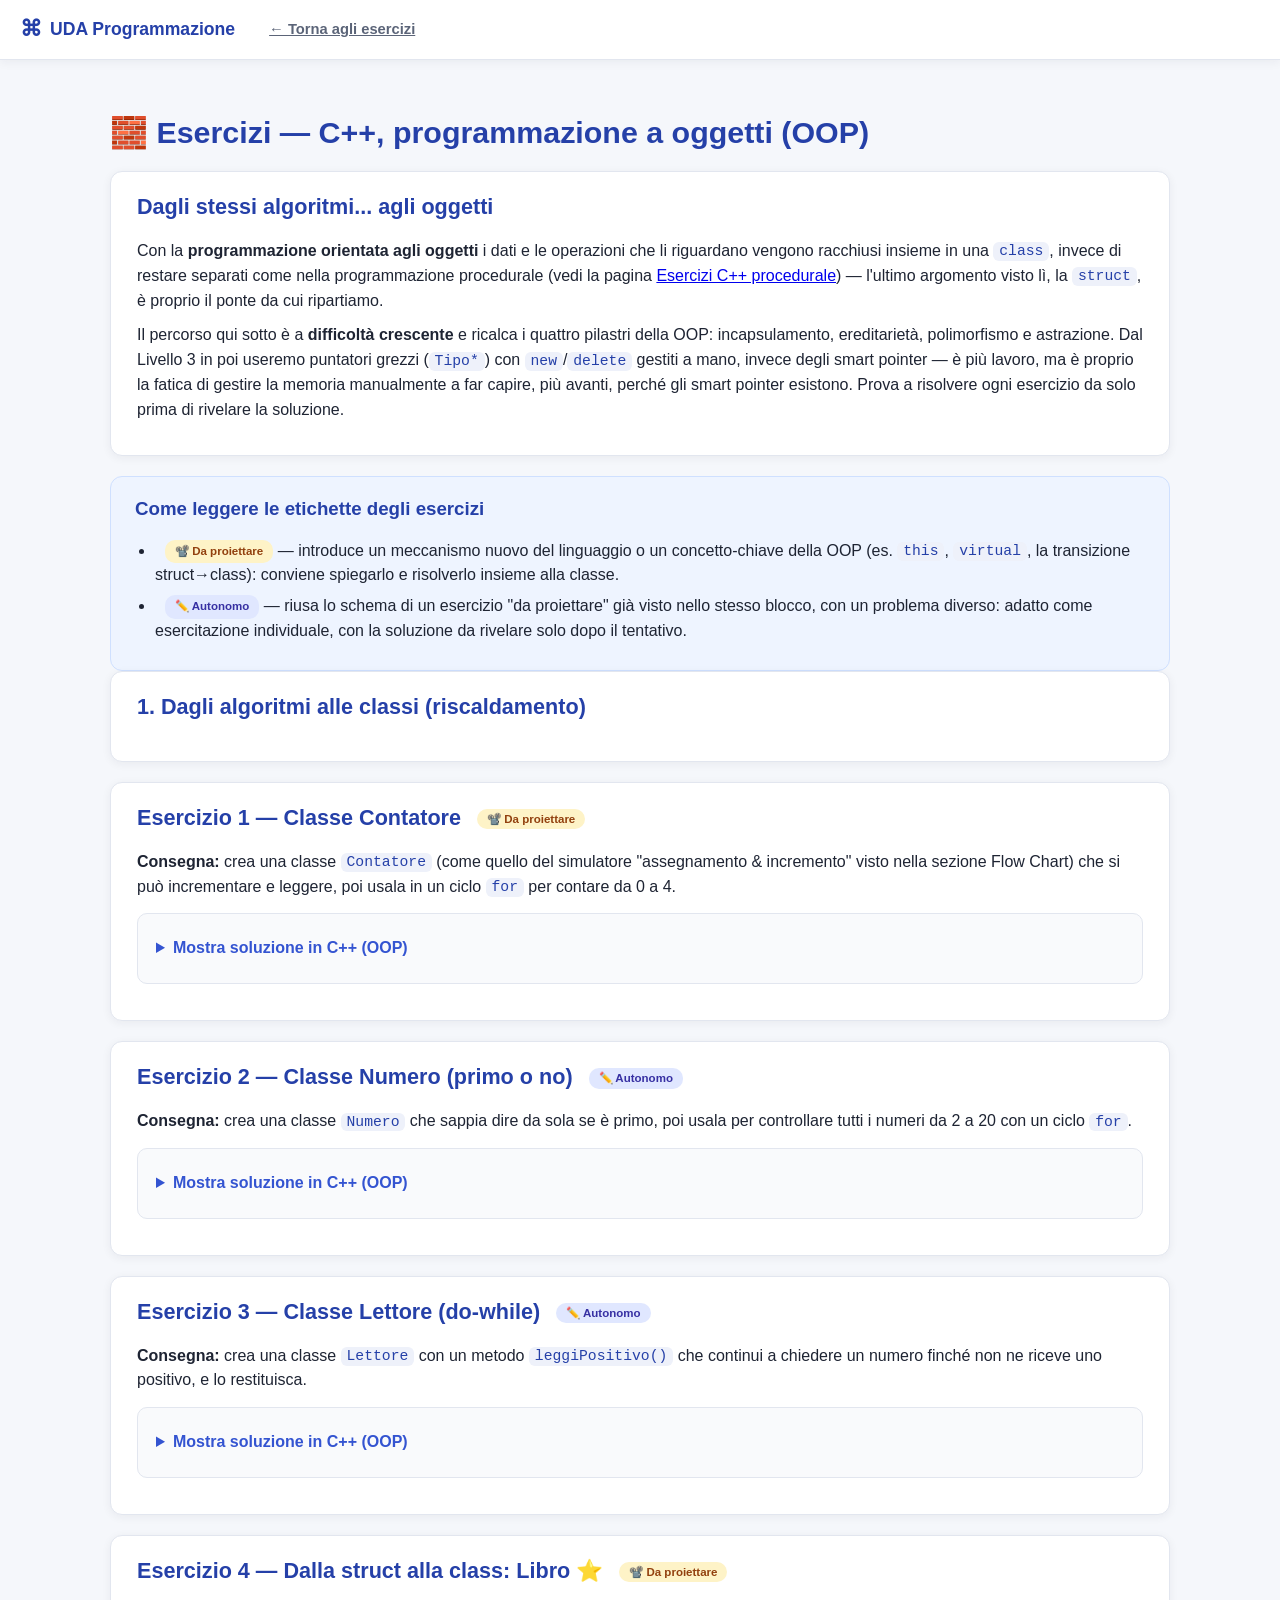
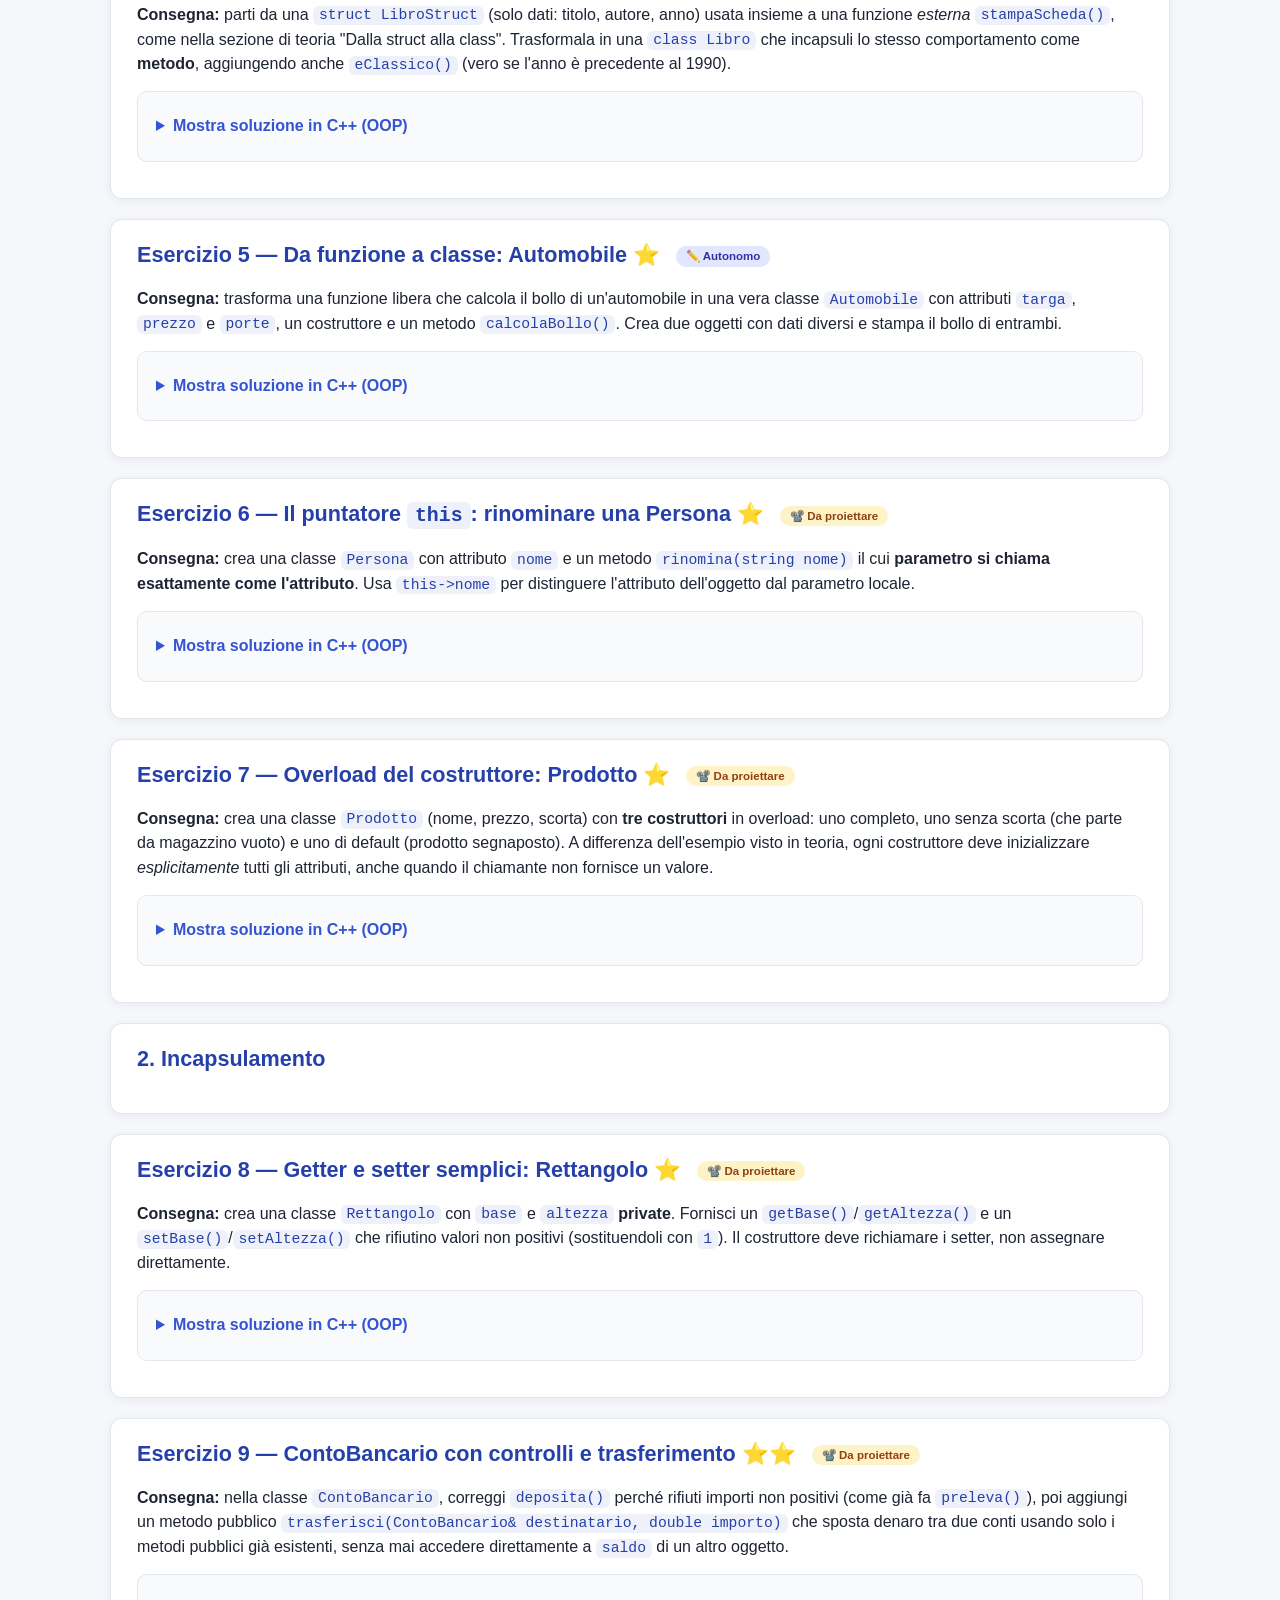
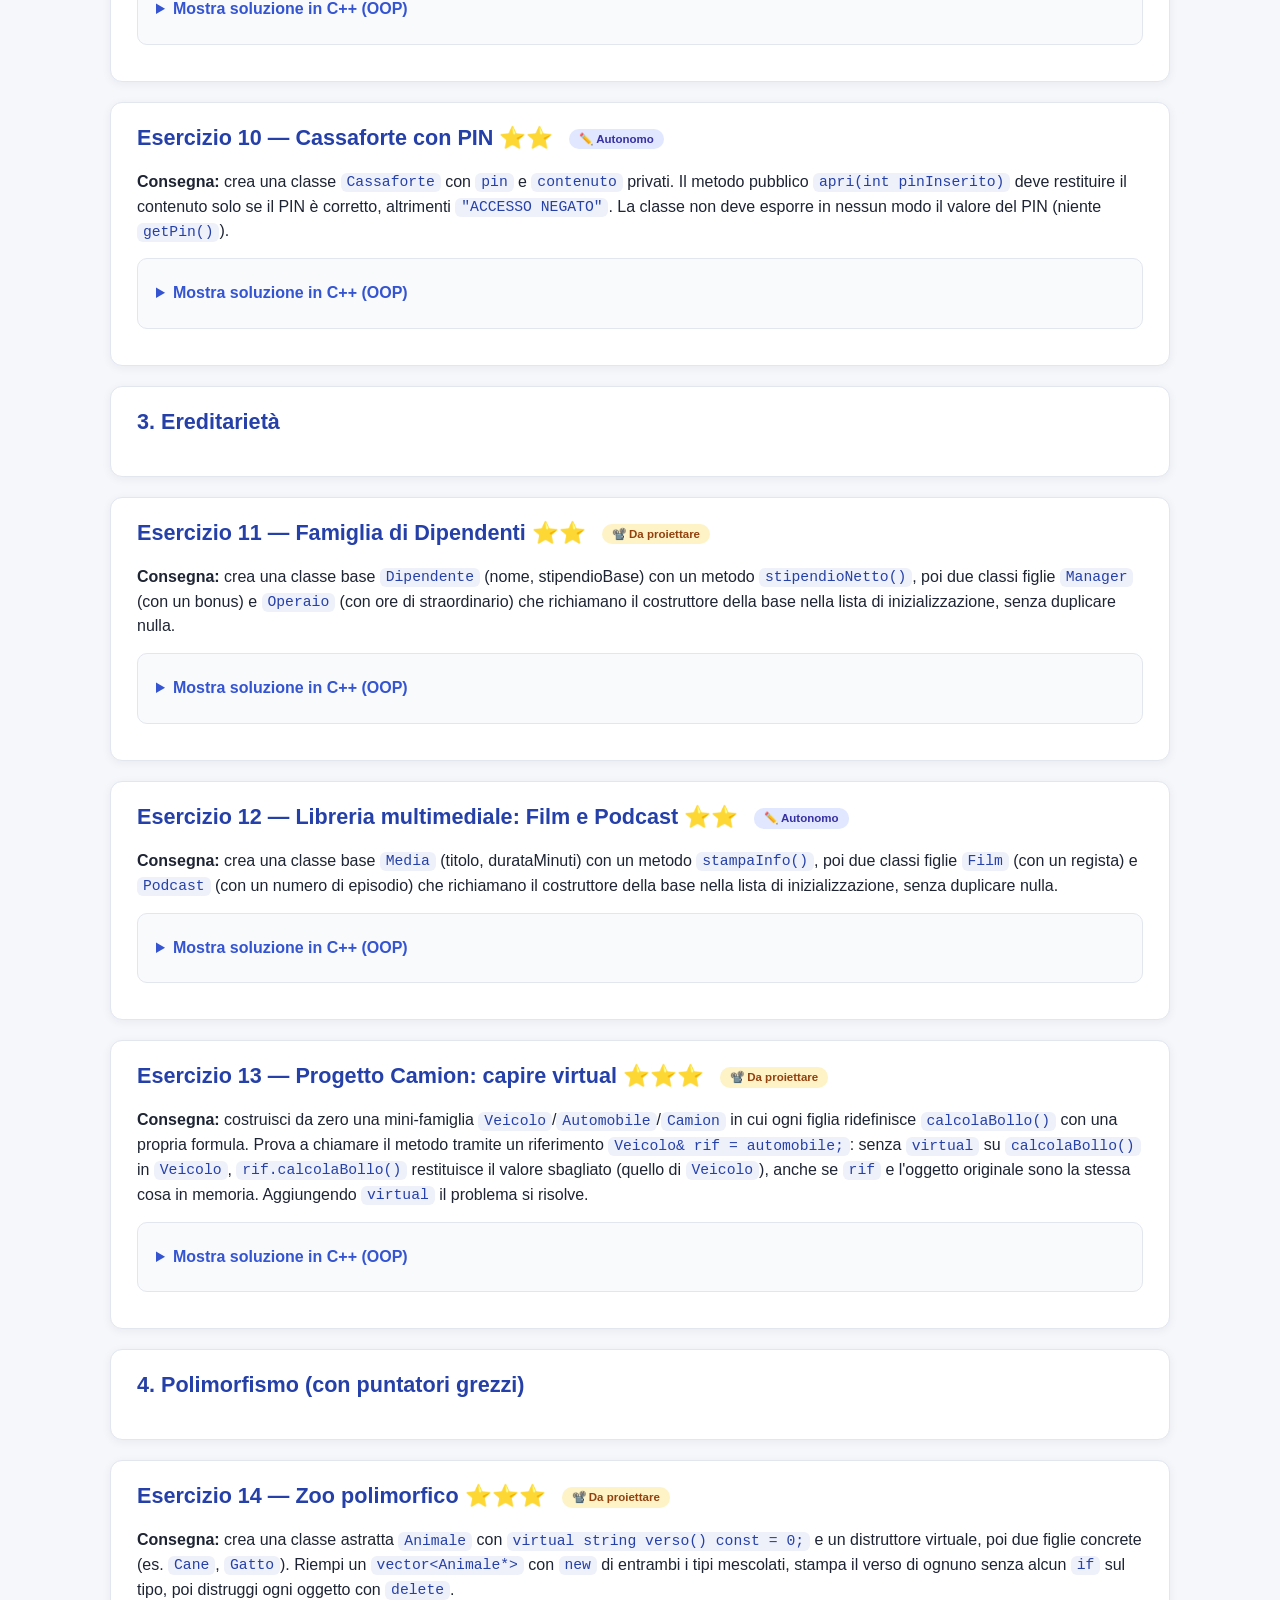
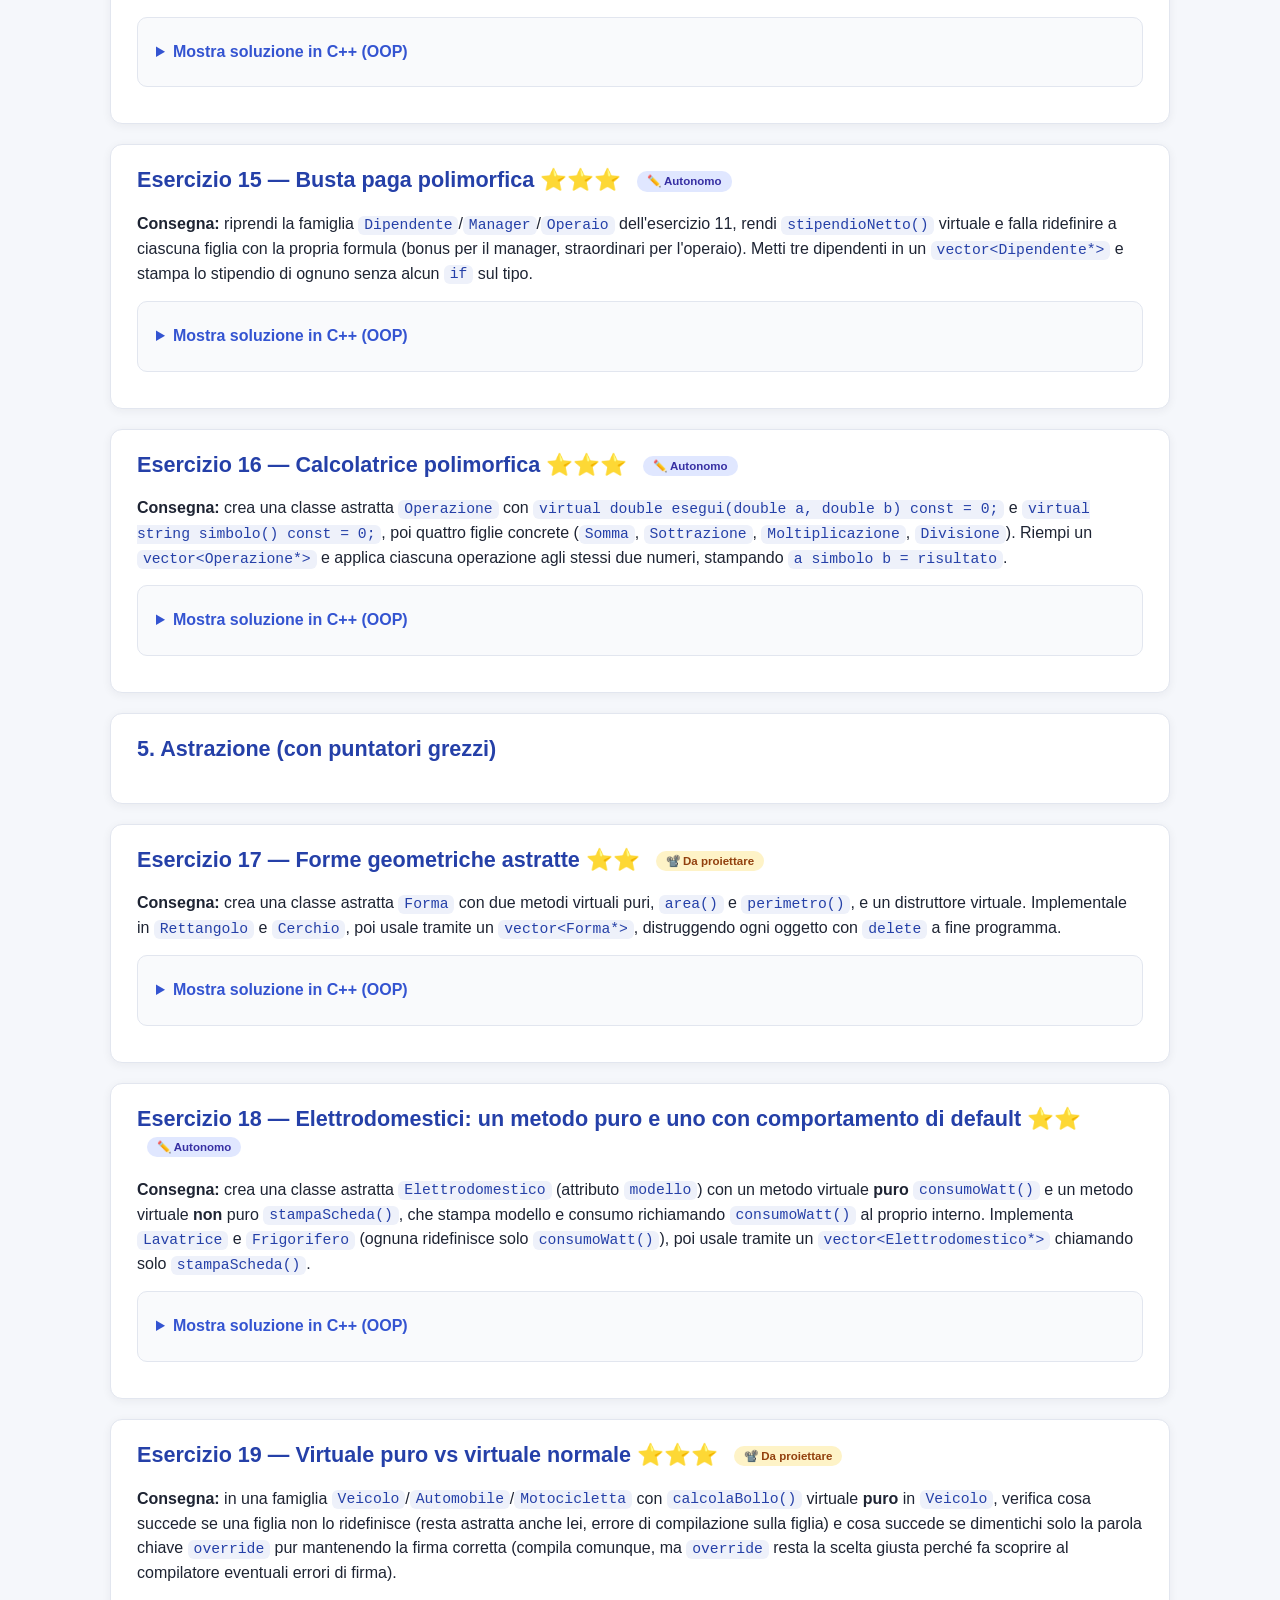
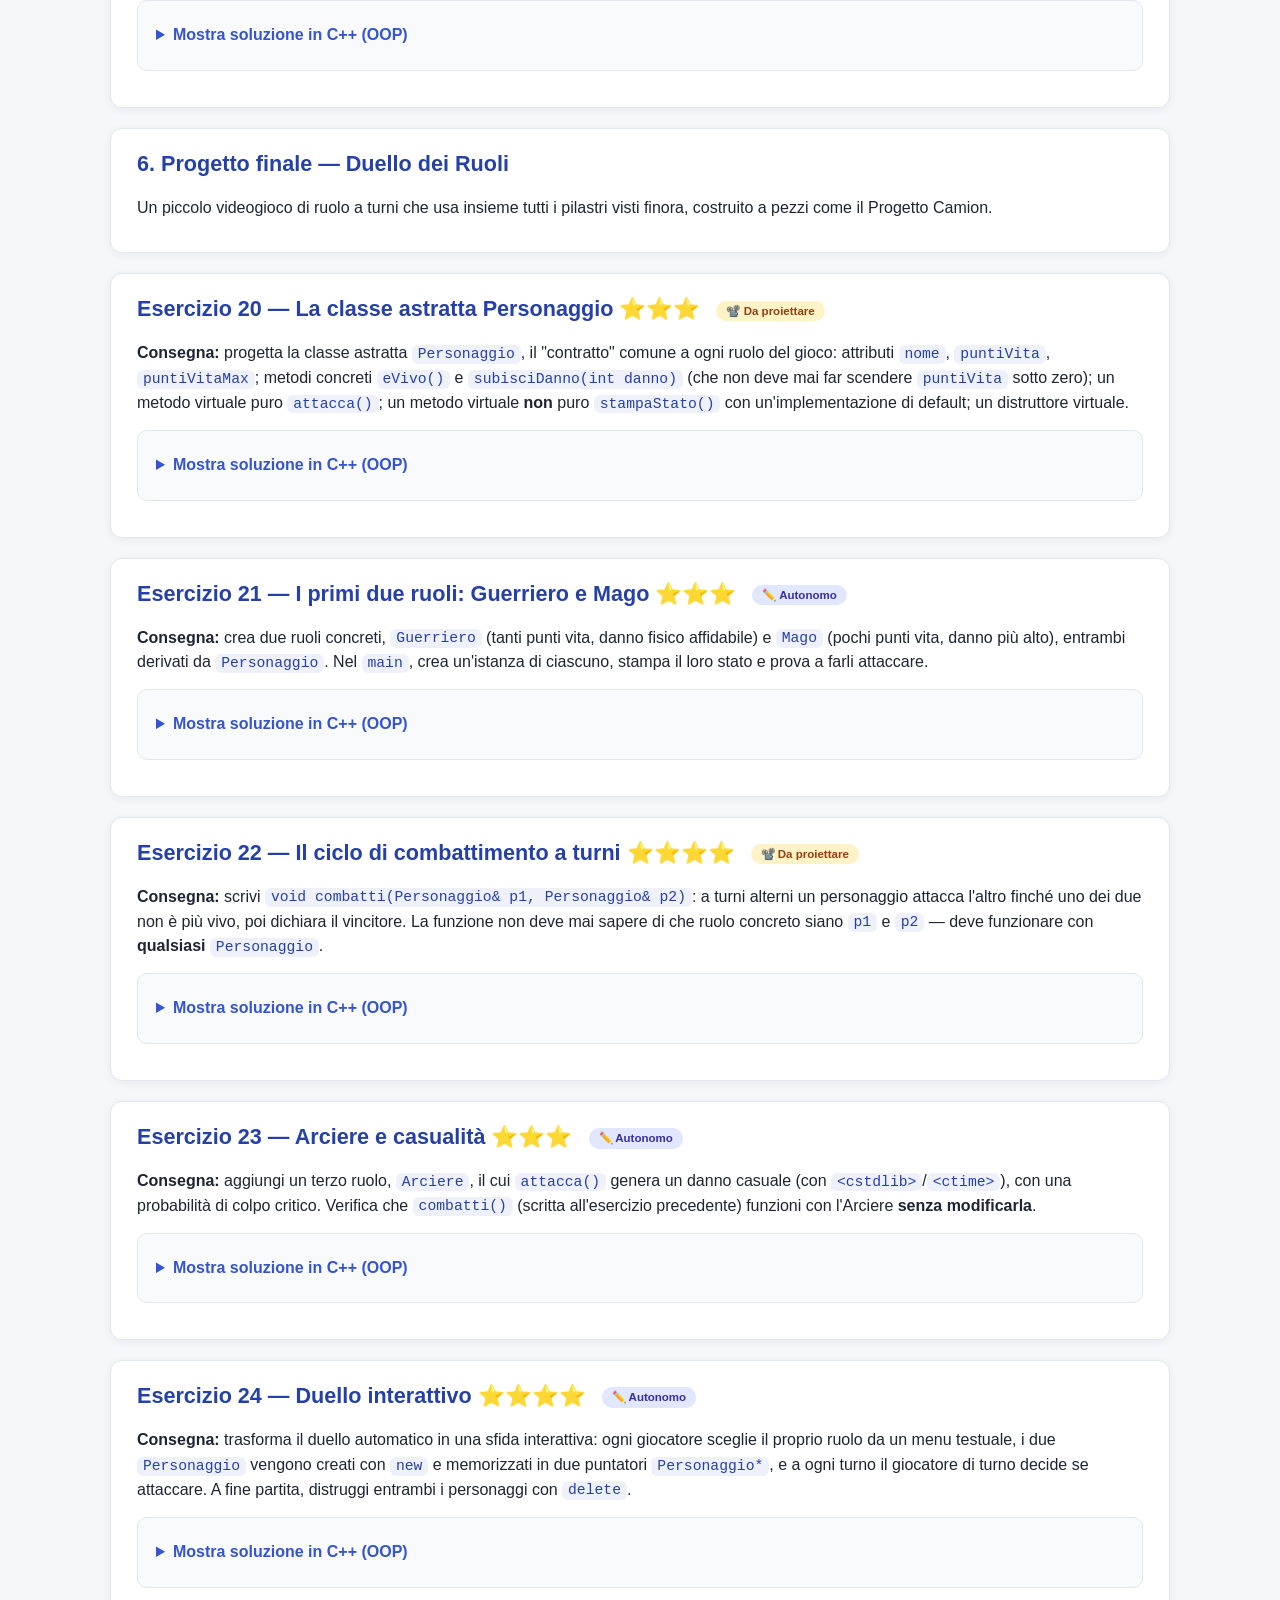
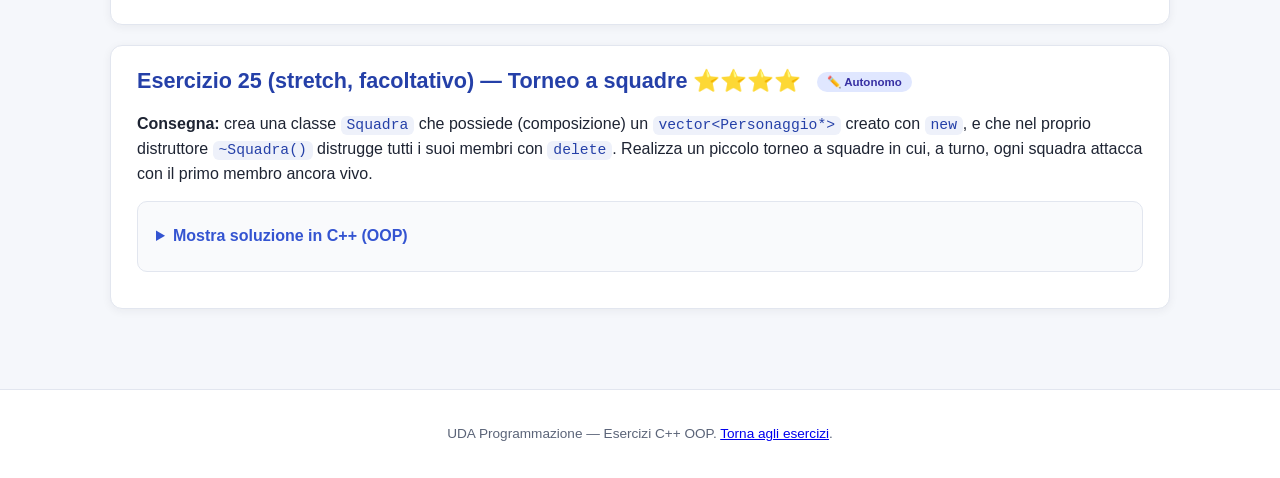
==== commit d857e30d: "Aggiunge float alla sezione tipi di dato C++ e corregge coerenza esercizi OOP - Introduzione_Program" ====
--- a/esercizi-cpp-oop.html
+++ b/esercizi-cpp-oop.html
@@ -850,7 +850,7 @@
   </div>
 
   <div class="lesson-block">
-    <h2>Esercizio 17 — Forme geometriche astratte ⭐⭐ <span class="badge-solo">✏️ Autonomo</span></h2>
+    <h2>Esercizio 17 — Forme geometriche astratte ⭐⭐ <span class="badge-proietta">📽️ Da proiettare</span></h2>
     <p><strong>Consegna:</strong> crea una classe astratta <code>Forma</code> con due metodi virtuali puri, <code>area()</code> e <code>perimetro()</code>, e un distruttore virtuale. Implementale in <code>Rettangolo</code> e <code>Cerchio</code>, poi usale tramite un <code>vector&lt;Forma*&gt;</code>, distruggendo ogni oggetto con <code>delete</code> a fine programma.</p>
     <div class="exercise-card">
       <details class="reveal"><summary>Mostra soluzione in C++ (OOP)</summary>
@@ -918,7 +918,7 @@
   </div>
 
   <div class="lesson-block">
-    <h2>Esercizio 18 — Elettrodomestici: un metodo puro e uno con comportamento di default ⭐⭐ <span class="badge-proietta">📽️ Da proiettare</span></h2>
+    <h2>Esercizio 18 — Elettrodomestici: un metodo puro e uno con comportamento di default ⭐⭐ <span class="badge-solo">✏️ Autonomo</span></h2>
     <p><strong>Consegna:</strong> crea una classe astratta <code>Elettrodomestico</code> (attributo <code>modello</code>) con un metodo virtuale <strong>puro</strong> <code>consumoWatt()</code> e un metodo virtuale <strong>non</strong> puro <code>stampaScheda()</code>, che stampa modello e consumo richiamando <code>consumoWatt()</code> al proprio interno. Implementa <code>Lavatrice</code> e <code>Frigorifero</code> (ognuna ridefinisce solo <code>consumoWatt()</code>), poi usale tramite un <code>vector&lt;Elettrodomestico*&gt;</code> chiamando solo <code>stampaScheda()</code>.</p>
     <div class="exercise-card">
       <details class="reveal"><summary>Mostra soluzione in C++ (OOP)</summary>
--- a/css/style.css
+++ b/css/style.css
@@ -483,7 +483,7 @@
   align-items: center;
   gap: 4px;
 }
-.tag-v, .tag-f, .tag-case {
+.tag-v, .tag-f {
   font-weight: 700;
   font-size: 0.8rem;
   padding: 2px 10px;
@@ -491,7 +491,6 @@
 }
 .tag-v { background: #dcfce7; color: #166534; }
 .tag-f { background: #fee2e2; color: #991b1b; }
-.tag-case { background: #e0e7ff; color: #3730a3; }
 
 .badge-proietta, .badge-solo {
   display: inline-block;
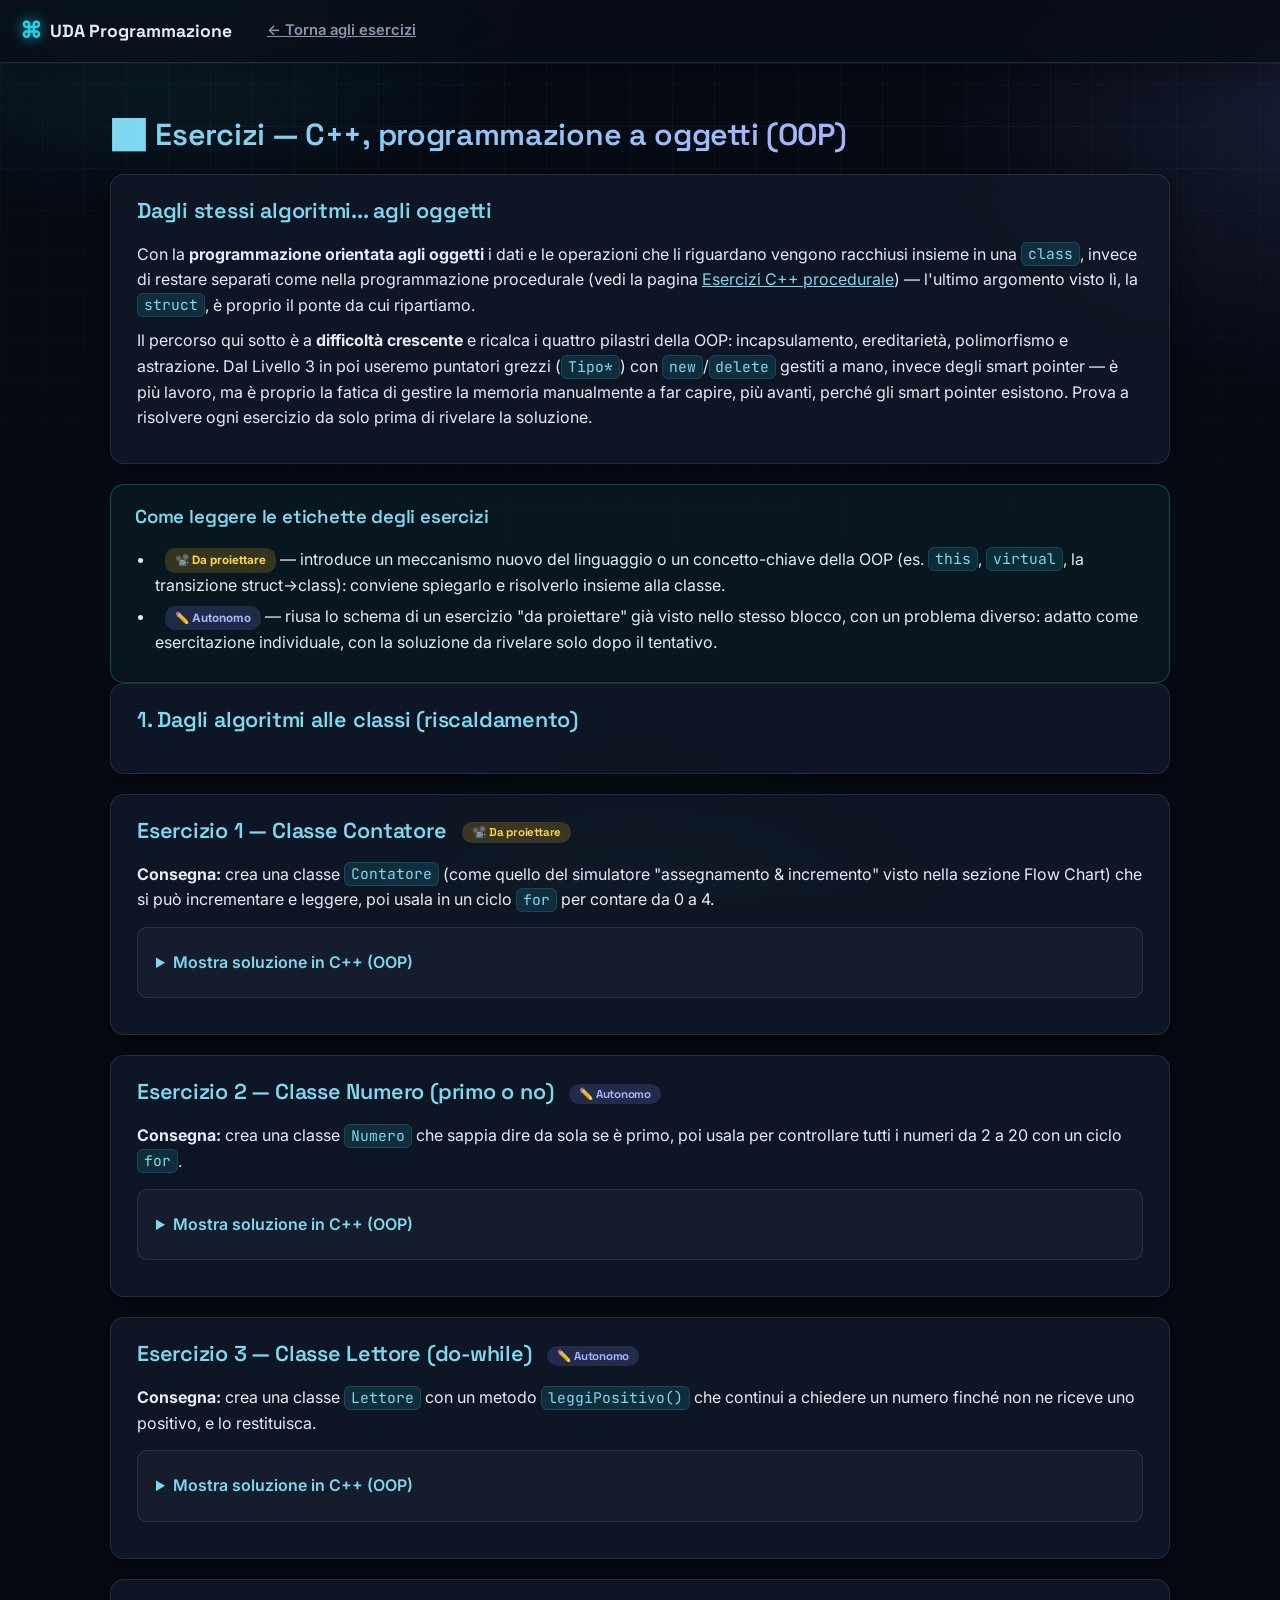
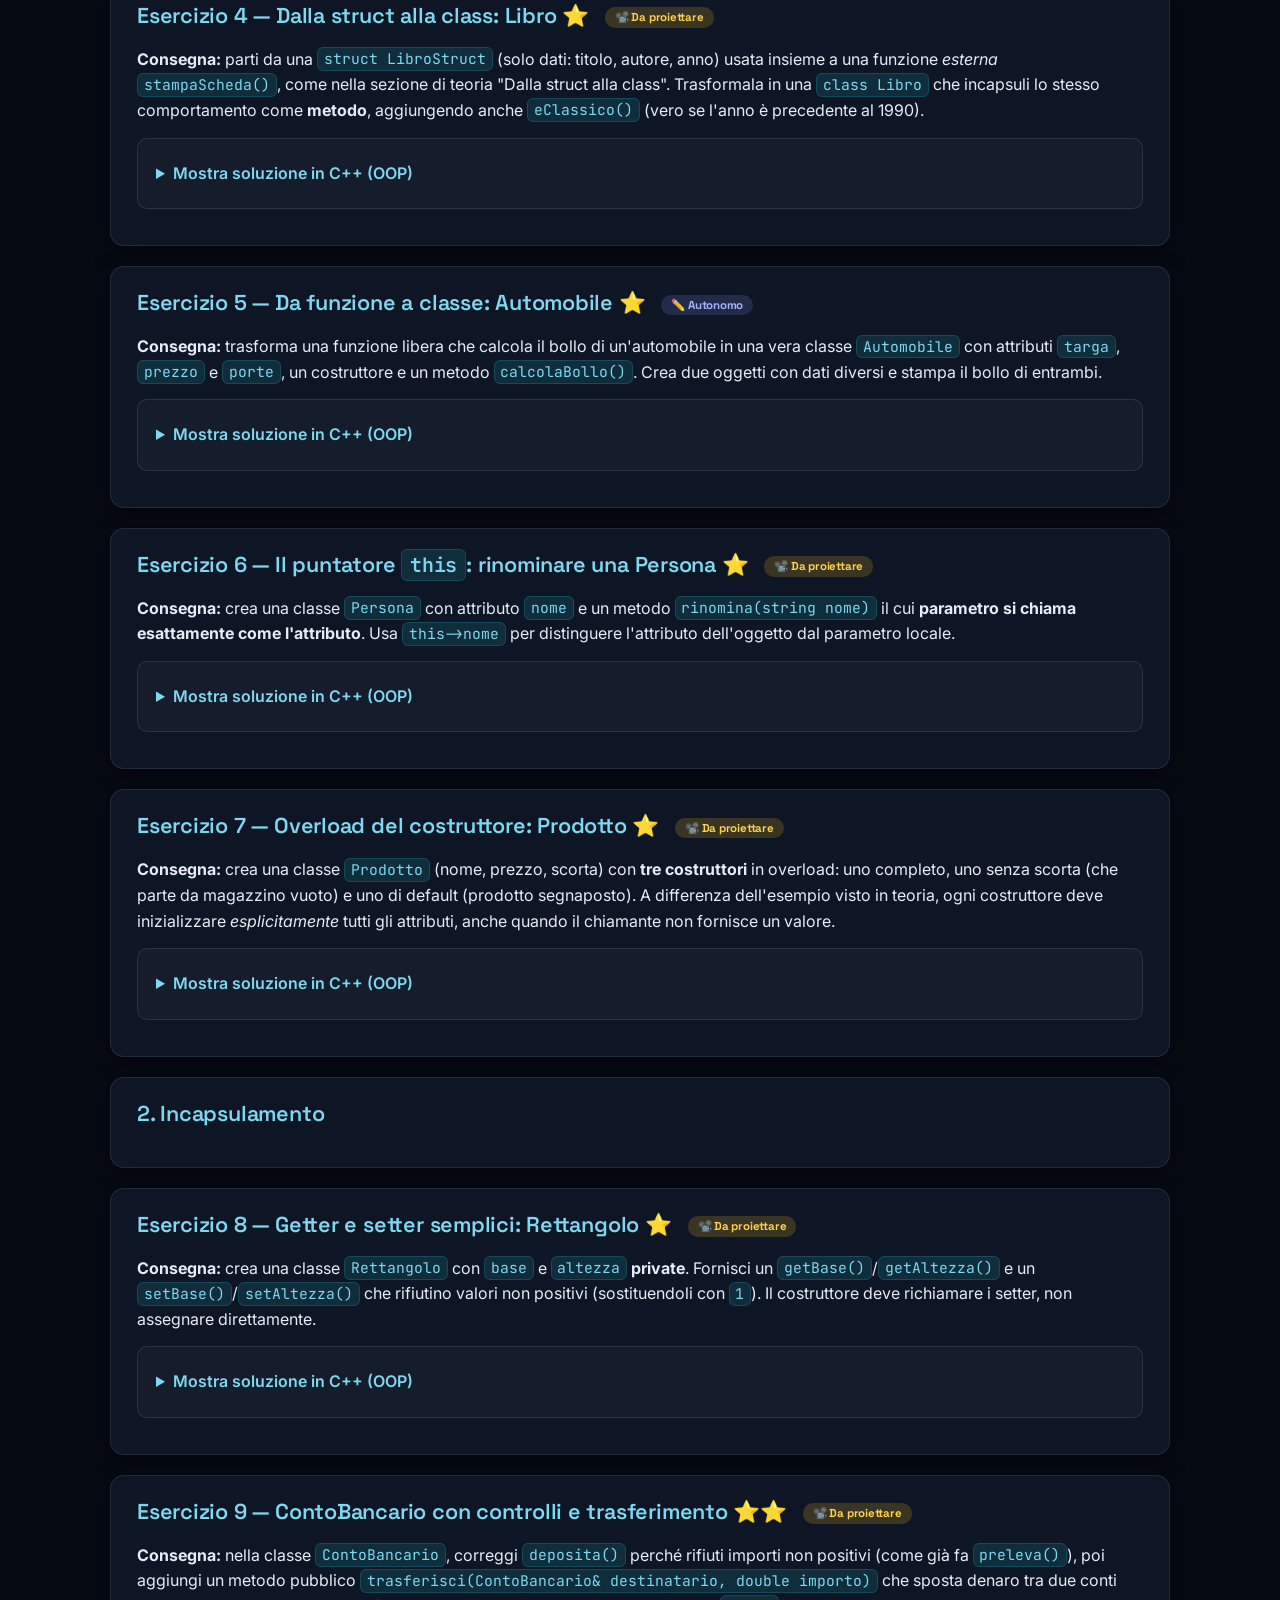
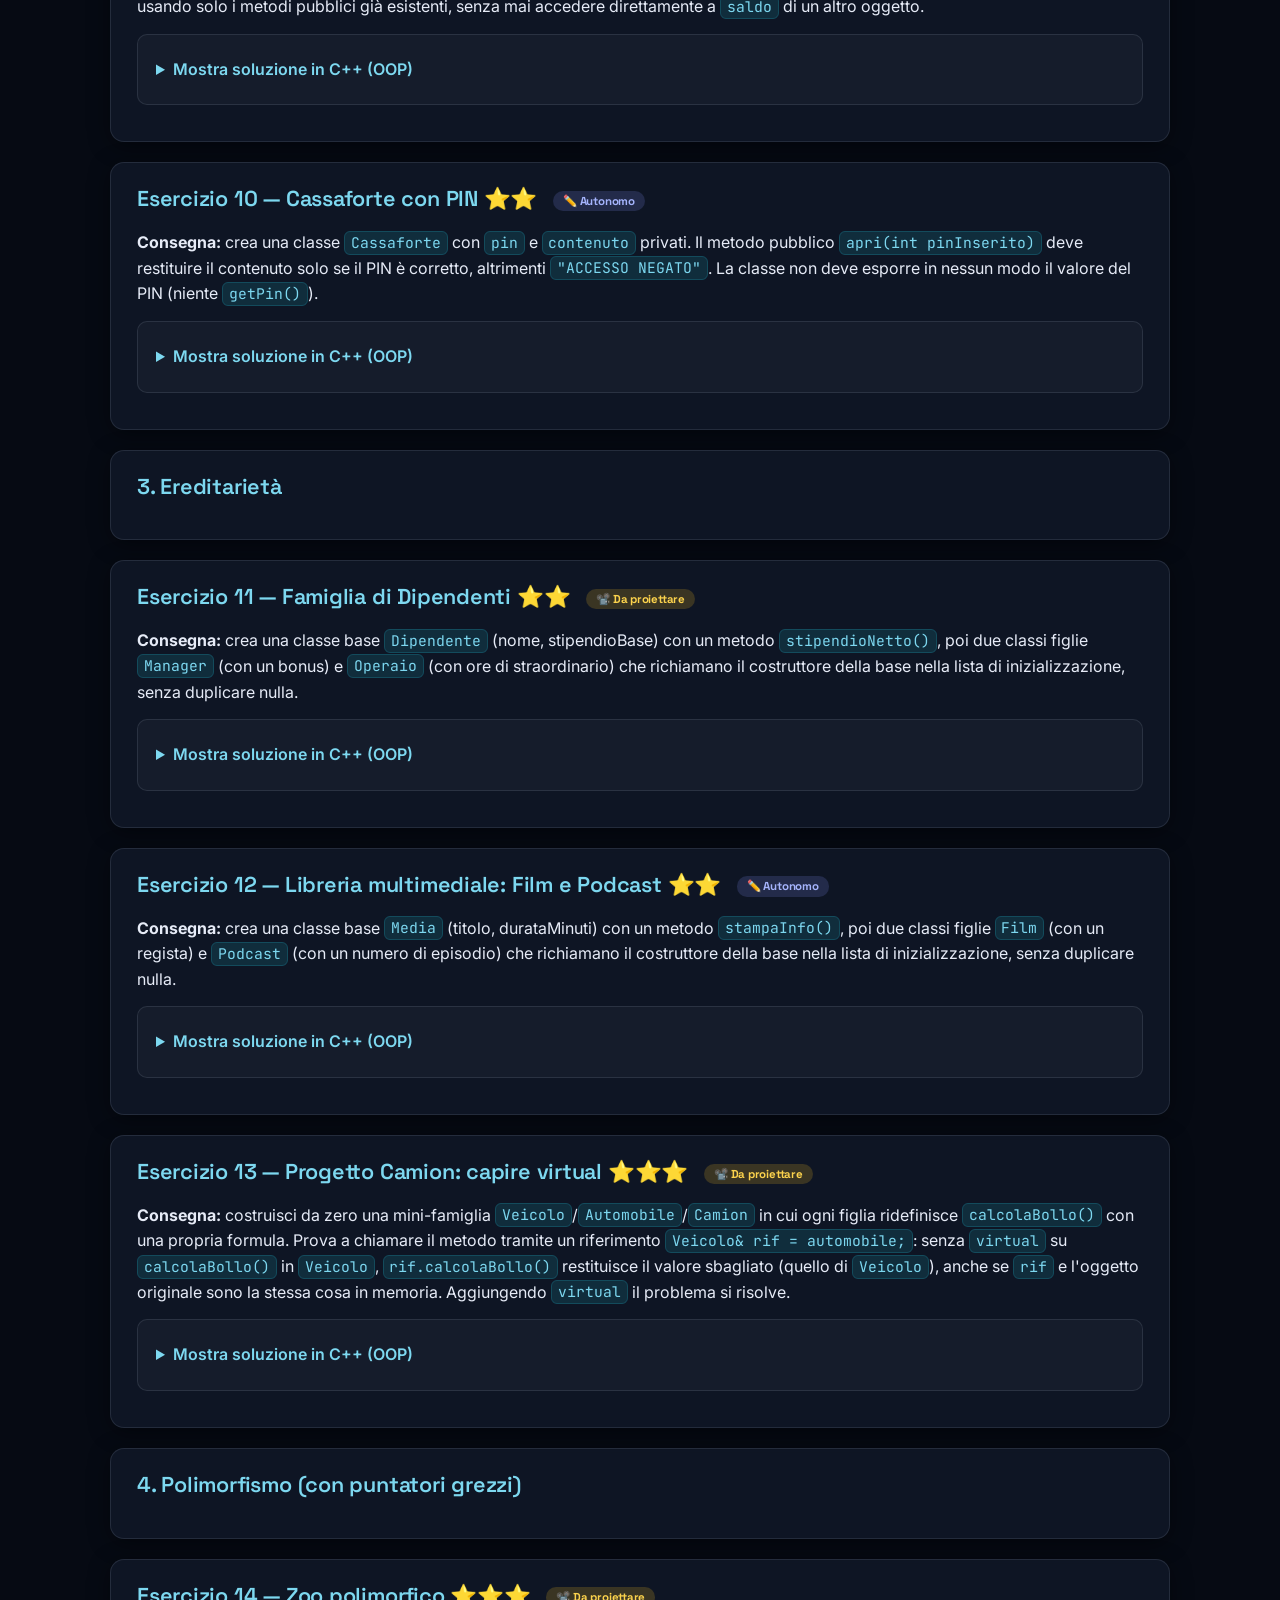
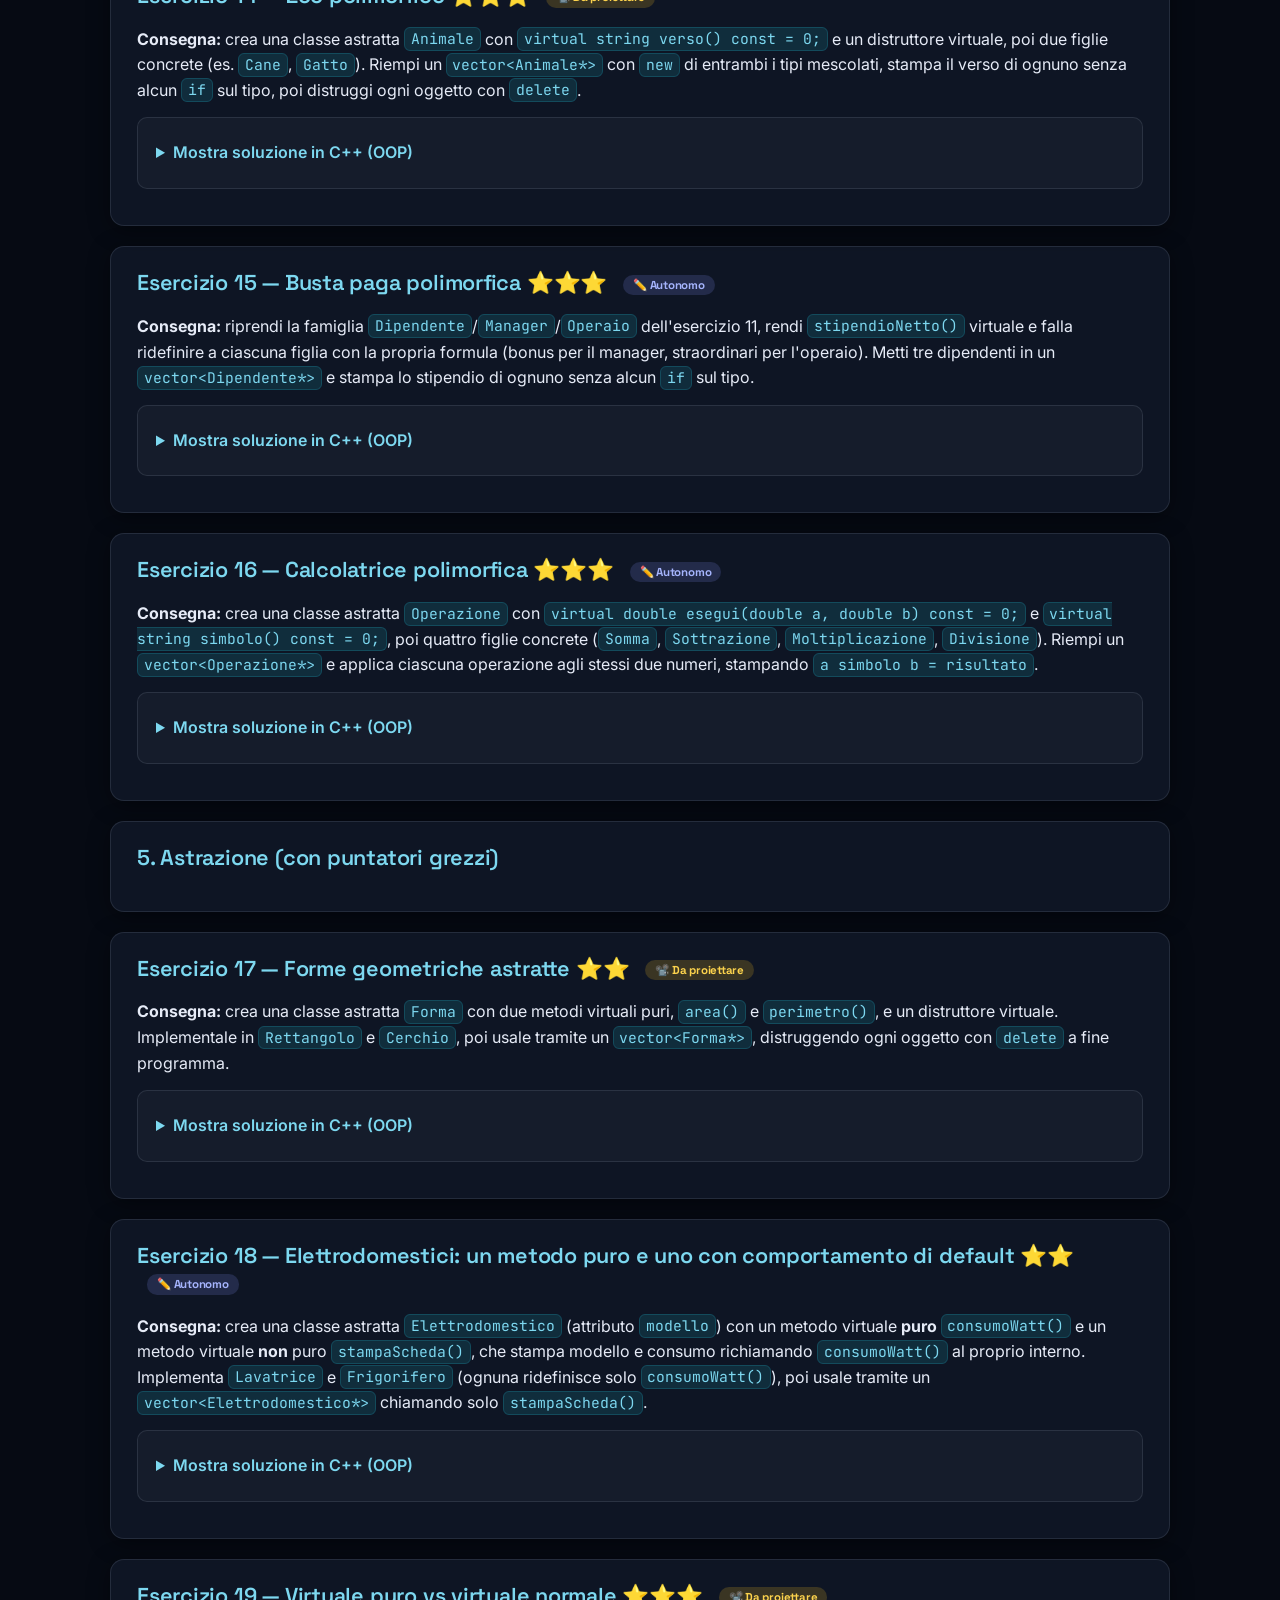
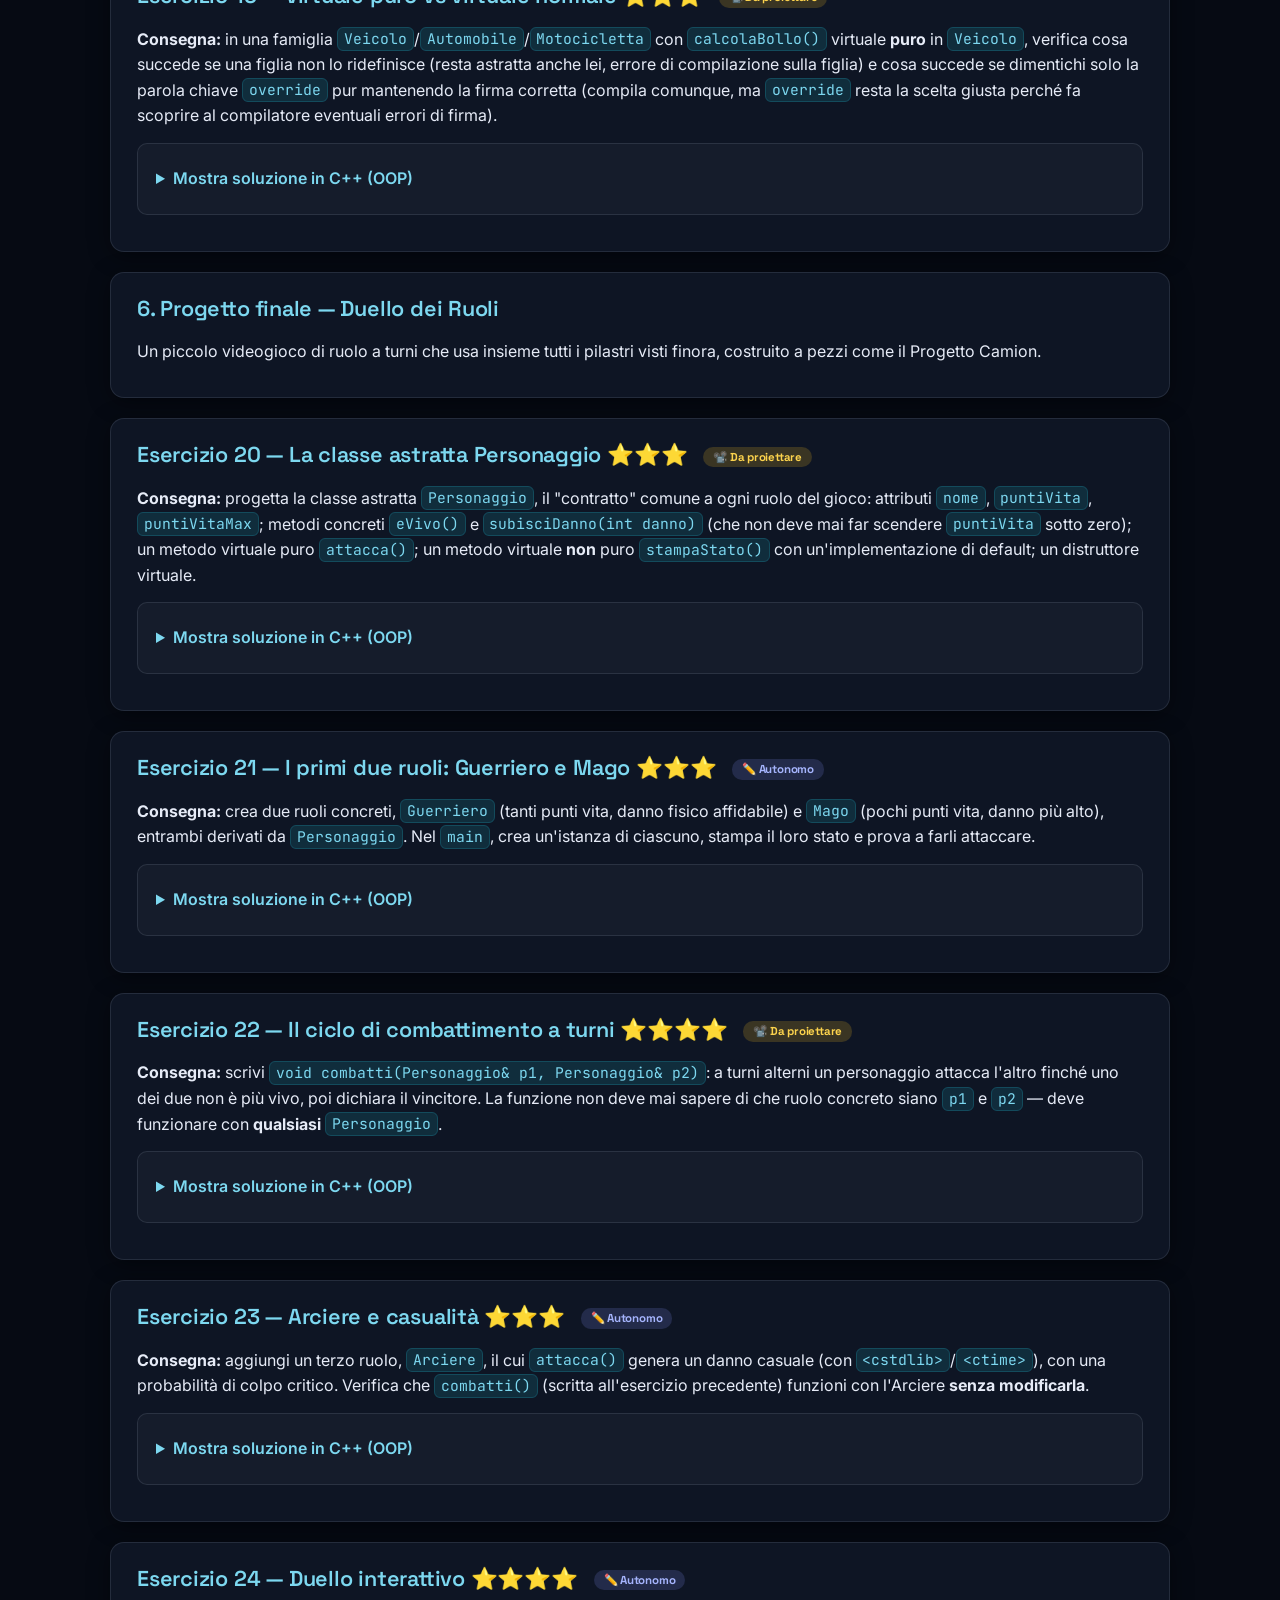
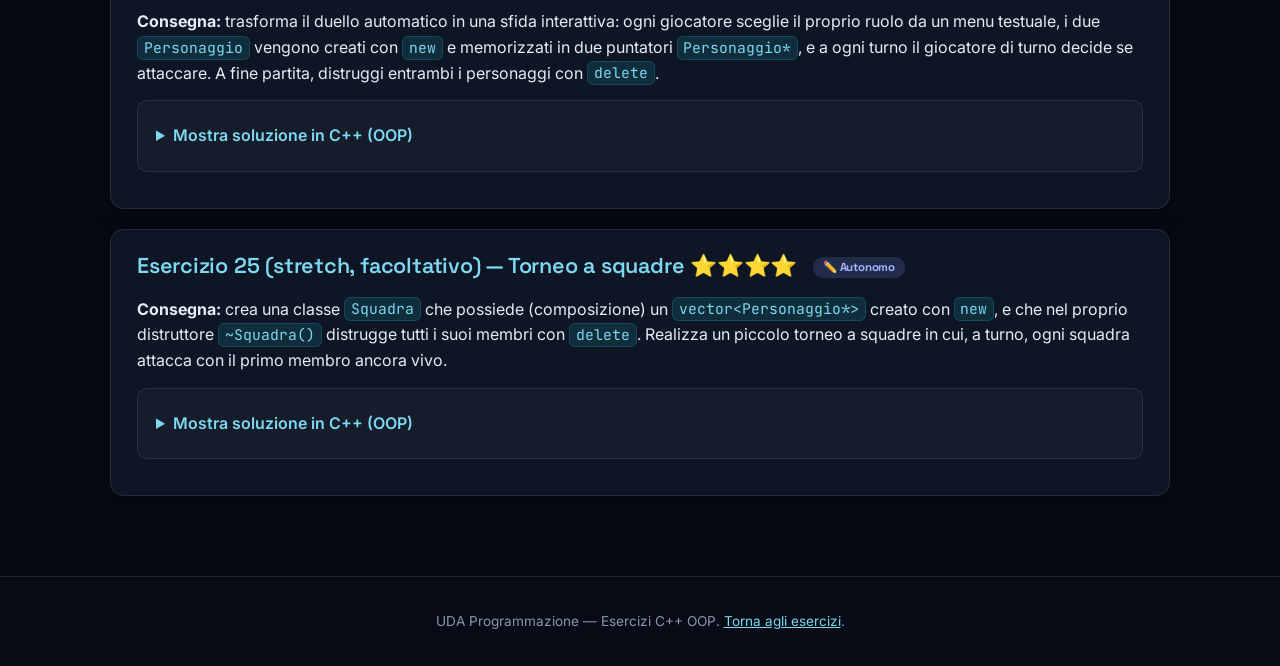
==== commit 2f9d4c77: "Applica un mood tech scuro e animazioni 3D tra le sezioni Nuova palette dark con sfondo ambientale a" ====
--- a/esercizi-cpp-oop.html
+++ b/esercizi-cpp-oop.html
@@ -1622,5 +1622,6 @@
   <p>UDA Programmazione — Esercizi C++ OOP. <a href="Introduzione_Programmazione.html#esercizi">Torna agli esercizi</a>.</p>
 </footer>
 
+<script src="js/reveal.js"></script>
 </body>
 </html>
--- a/css/style.css
+++ b/css/style.css
@@ -1,17 +1,37 @@
+@import url('https://fonts.googleapis.com/css2?family=Space+Grotesk:wght@500;600;700&family=Inter:wght@400;500;600;700&family=JetBrains+Mono:wght@400;500;600&display=swap');
+
 :root {
-  --bg: #f5f7fb;
-  --surface: #ffffff;
-  --border: #e2e6ef;
-  --text: #1e2433;
-  --text-muted: #5b6478;
-  --primary: #3454d1;
-  --primary-dark: #2540a8;
-  --accent: #16a34a;
-  --accent-2: #f59e0b;
-  --danger: #dc2626;
-  --radius: 12px;
-  --shadow: 0 2px 10px rgba(30, 36, 51, 0.06);
-  --shadow-lg: 0 8px 30px rgba(30, 36, 51, 0.12);
+  --bg: #060a13;
+  --bg-soft: #0a0f1c;
+  --surface: rgba(19, 27, 43, 0.72);
+  --surface-solid: #0f1727;
+  --surface-hover: rgba(34, 211, 238, 0.08);
+  --border: rgba(148, 163, 184, 0.16);
+  --border-strong: rgba(148, 163, 184, 0.32);
+  --text: #e6ebf7;
+  --text-muted: #8b96ac;
+
+  --primary: #22d3ee;
+  --primary-dark: #7dd8f0;
+  --primary-rgb: 34, 211, 238;
+
+  --accent: #34d399;
+  --accent-rgb: 52, 211, 153;
+  --accent-2: #fbbf24;
+  --accent-2-rgb: 251, 191, 36;
+  --danger: #f87171;
+  --danger-rgb: 248, 113, 113;
+  --indigo: #a5b4fc;
+  --indigo-rgb: 129, 140, 248;
+
+  --radius: 14px;
+  --shadow: 0 4px 22px rgba(0, 0, 0, 0.4);
+  --shadow-lg: 0 20px 55px rgba(0, 0, 0, 0.6), 0 0 0 1px rgba(var(--primary-rgb), 0.1);
+  --glow-primary: 0 0 0 1px rgba(var(--primary-rgb), 0.4), 0 0 22px rgba(var(--primary-rgb), 0.25);
+
+  --font-heading: "Space Grotesk", "Segoe UI", sans-serif;
+  --font-body: "Inter", "Segoe UI", Roboto, Helvetica, Arial, sans-serif;
+  --font-mono: "JetBrains Mono", "Consolas", "Courier New", monospace;
 }
 
 * { box-sizing: border-box; }
@@ -19,21 +39,67 @@
 html, body {
   margin: 0;
   padding: 0;
+  min-height: 100%;
   background: var(--bg);
   color: var(--text);
-  font-family: "Segoe UI", Roboto, Helvetica, Arial, sans-serif;
-  line-height: 1.55;
-}
-
-h1, h2, h3, h4 { line-height: 1.25; }
+  font-family: var(--font-body);
+  line-height: 1.6;
+}
+
+body {
+  position: relative;
+  isolation: isolate;
+}
+
+/* ---------- Sfondo ambientale tech ---------- */
+body::before,
+body::after {
+  content: "";
+  position: fixed;
+  inset: 0;
+  z-index: -2;
+  pointer-events: none;
+}
+
+body::before {
+  background:
+    radial-gradient(720px 480px at 12% -8%, rgba(var(--primary-rgb), 0.16), transparent 60%),
+    radial-gradient(680px 460px at 105% 12%, rgba(var(--indigo-rgb), 0.14), transparent 60%),
+    radial-gradient(600px 500px at 50% 115%, rgba(var(--accent-rgb), 0.10), transparent 60%),
+    var(--bg);
+}
+
+body::after {
+  background-image:
+    linear-gradient(rgba(148, 163, 184, 0.05) 1px, transparent 1px),
+    linear-gradient(90deg, rgba(148, 163, 184, 0.05) 1px, transparent 1px);
+  background-size: 42px 42px;
+  mask-image: radial-gradient(ellipse 90% 70% at 50% 0%, #000 40%, transparent 100%);
+  -webkit-mask-image: radial-gradient(ellipse 90% 70% at 50% 0%, #000 40%, transparent 100%);
+}
+
+::selection { background: rgba(var(--primary-rgb), 0.35); color: #fff; }
+
+::-webkit-scrollbar { width: 12px; height: 12px; }
+::-webkit-scrollbar-track { background: var(--bg-soft); }
+::-webkit-scrollbar-thumb {
+  background: linear-gradient(180deg, rgba(var(--primary-rgb), 0.55), rgba(var(--indigo-rgb), 0.55));
+  border-radius: 8px;
+  border: 3px solid var(--bg-soft);
+}
+
+h1, h2, h3, h4 { line-height: 1.25; font-family: var(--font-heading); font-weight: 600; letter-spacing: -0.01em; }
+
+a { color: var(--primary-dark); }
 
 code {
-  background: #eef1fa;
+  background: rgba(var(--primary-rgb), 0.12);
   padding: 0.1em 0.4em;
   border-radius: 6px;
-  font-family: "Consolas", "Courier New", monospace;
+  font-family: var(--font-mono);
   font-size: 0.92em;
-  color: #2540a8;
+  color: var(--primary-dark);
+  border: 1px solid rgba(var(--primary-rgb), 0.18);
 }
 
 /* ---------- Topbar ---------- */
@@ -44,22 +110,29 @@
   display: flex;
   align-items: center;
   gap: 20px;
-  background: var(--surface);
+  background: rgba(9, 13, 24, 0.78);
+  backdrop-filter: blur(14px) saturate(140%);
+  -webkit-backdrop-filter: blur(14px) saturate(140%);
   border-bottom: 1px solid var(--border);
   padding: 10px 20px;
-  box-shadow: var(--shadow);
+  box-shadow: 0 1px 0 rgba(var(--primary-rgb), 0.08), 0 10px 30px rgba(0, 0, 0, 0.35);
 }
 
 .brand {
   display: flex;
   align-items: center;
   gap: 8px;
+  font-family: var(--font-heading);
   font-weight: 700;
   font-size: 1.1rem;
   white-space: nowrap;
-  color: var(--primary-dark);
-}
-.brand-icon { font-size: 1.4rem; }
+  color: var(--text);
+}
+.brand-icon {
+  font-size: 1.4rem;
+  color: var(--primary);
+  text-shadow: 0 0 14px rgba(var(--primary-rgb), 0.75);
+}
 
 .mainnav {
   display: flex;
@@ -70,18 +143,24 @@
 
 .navbtn {
   background: transparent;
-  border: none;
+  border: 1px solid transparent;
   padding: 8px 14px;
   border-radius: 8px;
   cursor: pointer;
   font-size: 0.92rem;
   color: var(--text-muted);
   font-weight: 600;
-  transition: background 0.15s, color 0.15s;
+  font-family: var(--font-body);
+  transition: background 0.15s, color 0.15s, border-color 0.15s;
   white-space: nowrap;
 }
-.navbtn:hover { background: #eef1fa; color: var(--primary-dark); }
-.navbtn.active { background: var(--primary); color: #fff; }
+.navbtn:hover { background: var(--surface-hover); color: var(--primary-dark); border-color: rgba(var(--primary-rgb), 0.25); }
+.navbtn.active {
+  background: linear-gradient(135deg, var(--primary), #0ea5c4);
+  color: #04141b;
+  border-color: transparent;
+  box-shadow: 0 0 18px rgba(var(--primary-rgb), 0.45);
+}
 
 .hamburger {
   display: none;
@@ -93,21 +172,121 @@
 }
 
 /* ---------- Layout / views ---------- */
-main { max-width: 1100px; margin: 0 auto; padding: 28px 20px 60px; }
-
-.view { display: none; animation: fadeIn 0.25s ease; }
+main {
+  max-width: 1100px;
+  margin: 0 auto;
+  padding: 28px 20px 60px;
+  position: relative;
+  perspective: 1600px;
+}
+
+.view {
+  display: none;
+  transform-origin: top center;
+  backface-visibility: hidden;
+}
 .view.active { display: block; }
 
-@keyframes fadeIn {
-  from { opacity: 0; transform: translateY(6px); }
-  to { opacity: 1; transform: translateY(0); }
-}
-
-.view-title { font-size: 1.9rem; margin-bottom: 20px; color: var(--primary-dark); }
+.view.view-enter { animation: viewEnter 0.62s cubic-bezier(0.22, 0.68, 0.22, 1) both; }
+.view.view-exit {
+  display: block;
+  position: absolute;
+  top: 28px;
+  left: 20px;
+  right: 20px;
+  animation: viewExit 0.42s cubic-bezier(0.5, 0, 1, 1) both;
+  pointer-events: none;
+}
+
+@keyframes viewEnter {
+  0% { opacity: 0; transform: rotateX(-8deg) translateY(30px) scale(0.96); }
+  100% { opacity: 1; transform: rotateX(0deg) translateY(0) scale(1); }
+}
+@keyframes viewExit {
+  0% { opacity: 1; transform: rotateX(0deg) translateY(0) scale(1); }
+  100% { opacity: 0; transform: rotateX(6deg) translateY(-18px) scale(0.97); }
+}
+
+/* ---------- Reveal on scroll (3D) ---------- */
+body.js-reveal :is(.lesson-block, .topic-card, .exercise-card, .exercise-tile, .history-card,
+  .compare-card, .char-card, .approach, .activity-card, .rel-card) {
+  opacity: 0;
+  transform: perspective(1000px) rotateX(12deg) translateY(28px);
+  transition: opacity 0.65s cubic-bezier(0.22, 0.68, 0.22, 1), transform 0.65s cubic-bezier(0.22, 0.68, 0.22, 1);
+}
+body.js-reveal :is(.lesson-block, .topic-card, .exercise-card, .exercise-tile, .history-card,
+  .compare-card, .char-card, .approach, .activity-card, .rel-card).in-view {
+  opacity: 1;
+  transform: none;
+}
+body.js-reveal :is(.card-grid, .exercises-grid, .approach-grid, .history-grid, .compare-grid,
+  .char-grid, .activity-grid, .relative-grid) > *:nth-child(1) { transition-delay: 0.03s; }
+body.js-reveal :is(.card-grid, .exercises-grid, .approach-grid, .history-grid, .compare-grid,
+  .char-grid, .activity-grid, .relative-grid) > *:nth-child(2) { transition-delay: 0.09s; }
+body.js-reveal :is(.card-grid, .exercises-grid, .approach-grid, .history-grid, .compare-grid,
+  .char-grid, .activity-grid, .relative-grid) > *:nth-child(3) { transition-delay: 0.15s; }
+body.js-reveal :is(.card-grid, .exercises-grid, .approach-grid, .history-grid, .compare-grid,
+  .char-grid, .activity-grid, .relative-grid) > *:nth-child(4) { transition-delay: 0.21s; }
+body.js-reveal :is(.card-grid, .exercises-grid, .approach-grid, .history-grid, .compare-grid,
+  .char-grid, .activity-grid, .relative-grid) > *:nth-child(5) { transition-delay: 0.27s; }
+body.js-reveal :is(.card-grid, .exercises-grid, .approach-grid, .history-grid, .compare-grid,
+  .char-grid, .activity-grid, .relative-grid) > *:nth-child(6) { transition-delay: 0.33s; }
+body.js-reveal :is(.card-grid, .exercises-grid, .approach-grid, .history-grid, .compare-grid,
+  .char-grid, .activity-grid, .relative-grid) > *:nth-child(7) { transition-delay: 0.39s; }
+body.js-reveal :is(.card-grid, .exercises-grid, .approach-grid, .history-grid, .compare-grid,
+  .char-grid, .activity-grid, .relative-grid) > *:nth-child(8) { transition-delay: 0.45s; }
+
+/* ---------- Tilt 3D (card interattive) ---------- */
+.tilt-el {
+  position: relative;
+  transition: transform 0.15s ease-out, box-shadow 0.3s ease;
+  will-change: transform;
+}
+.tilt-el::after {
+  content: "";
+  position: absolute;
+  inset: 0;
+  border-radius: inherit;
+  background: radial-gradient(circle at var(--mx, 50%) var(--my, 50%), rgba(255, 255, 255, 0.14), transparent 55%);
+  opacity: 0;
+  transition: opacity 0.25s ease;
+  pointer-events: none;
+}
+.tilt-el:hover::after { opacity: 1; }
+
+@media (prefers-reduced-motion: reduce) {
+  .view.view-enter, .view.view-exit { animation: none !important; }
+  body.js-reveal :is(.lesson-block, .topic-card, .exercise-card, .exercise-tile, .history-card,
+    .compare-card, .char-card, .approach, .activity-card, .rel-card) {
+    opacity: 1 !important;
+    transform: none !important;
+    transition: none !important;
+  }
+  .tilt-el { transition: none !important; }
+}
+
+.view-title {
+  font-size: 1.9rem;
+  margin-bottom: 20px;
+  color: var(--text);
+  background: linear-gradient(90deg, var(--primary-dark), var(--indigo));
+  -webkit-background-clip: text;
+  background-clip: text;
+  -webkit-text-fill-color: transparent;
+  display: inline-block;
+}
 
 /* ---------- Home ---------- */
 .hero { text-align: center; padding: 30px 10px 10px; }
-.hero h1 { font-size: 2.3rem; margin-bottom: 8px; color: var(--primary-dark); }
+.hero h1 {
+  font-size: 2.5rem;
+  margin-bottom: 8px;
+  background: linear-gradient(100deg, #fff 10%, var(--primary-dark) 55%, var(--indigo) 100%);
+  -webkit-background-clip: text;
+  background-clip: text;
+  -webkit-text-fill-color: transparent;
+  text-shadow: 0 0 40px rgba(var(--primary-rgb), 0.18);
+}
 .subtitle { color: var(--text-muted); font-size: 1.1rem; max-width: 700px; margin: 0 auto; }
 
 /* ---------- Ricerca sul sito ---------- */
@@ -118,10 +297,13 @@
   padding: 12px 16px;
   border-radius: 10px;
   border: 1px solid var(--border);
+  background: var(--surface-solid);
+  color: var(--text);
   font-size: 1rem;
   font-family: inherit;
 }
-.site-search-box input:focus { outline: none; border-color: var(--primary); box-shadow: 0 0 0 3px rgba(52, 84, 209, 0.15); }
+.site-search-box input::placeholder { color: var(--text-muted); }
+.site-search-box input:focus { outline: none; border-color: var(--primary); box-shadow: 0 0 0 3px rgba(var(--primary-rgb), 0.22); }
 .site-search-results {
   margin-top: 14px;
   display: flex;
@@ -132,25 +314,26 @@
 }
 .search-result-item {
   background: var(--surface);
+  backdrop-filter: blur(8px);
   border: 1px solid var(--border);
   border-left: 4px solid var(--primary);
   border-radius: 8px;
   padding: 10px 16px;
   cursor: pointer;
-  transition: background 0.15s;
+  transition: background 0.15s, transform 0.15s;
   box-shadow: var(--shadow);
 }
-.search-result-item:hover { background: #eef1fa; }
-.search-result-item .sr-view { font-size: 0.78rem; color: var(--text-muted); font-weight: 700; text-transform: uppercase; letter-spacing: 0.02em; }
+.search-result-item:hover { background: var(--surface-hover); transform: translateX(2px); }
+.search-result-item .sr-view { font-size: 0.78rem; color: var(--text-muted); font-weight: 700; text-transform: uppercase; letter-spacing: 0.04em; }
 .search-result-item .sr-title { font-weight: 700; color: var(--primary-dark); margin: 2px 0 4px; }
 .search-result-item .sr-snippet { font-size: 0.88rem; color: var(--text); line-height: 1.4; }
-.search-result-item mark { background: #fde68a; color: inherit; border-radius: 3px; padding: 0 2px; }
+.search-result-item mark { background: var(--accent-2); color: #211705; border-radius: 3px; padding: 0 2px; }
 .search-empty { color: var(--text-muted); font-size: 0.92rem; padding: 6px 2px; }
 
 .search-highlight { animation: searchFlash 1.8s ease; border-radius: var(--radius); }
 @keyframes searchFlash {
-  0% { box-shadow: 0 0 0 4px rgba(52, 84, 209, 0.55); }
-  100% { box-shadow: 0 0 0 4px rgba(52, 84, 209, 0); }
+  0% { box-shadow: 0 0 0 4px rgba(var(--primary-rgb), 0.6); }
+  100% { box-shadow: 0 0 0 4px rgba(var(--primary-rgb), 0); }
 }
 
 .card-grid {
@@ -162,21 +345,23 @@
 
 .topic-card {
   background: var(--surface);
+  backdrop-filter: blur(10px);
+  -webkit-backdrop-filter: blur(10px);
   border: 1px solid var(--border);
   border-radius: var(--radius);
   padding: 20px;
   cursor: pointer;
-  transition: transform 0.15s, box-shadow 0.15s;
+  transition: transform 0.18s, box-shadow 0.18s, border-color 0.18s;
   box-shadow: var(--shadow);
 }
-.topic-card:hover { transform: translateY(-3px); box-shadow: var(--shadow-lg); }
-.topic-icon { font-size: 2rem; margin-bottom: 8px; }
-.topic-card h3 { margin: 0 0 6px; color: var(--primary-dark); }
+.topic-card:hover { box-shadow: var(--shadow-lg); border-color: rgba(var(--primary-rgb), 0.4); }
+.topic-icon { font-size: 2rem; margin-bottom: 8px; filter: drop-shadow(0 0 10px rgba(var(--primary-rgb), 0.35)); }
+.topic-card h3 { margin: 0 0 6px; color: var(--text); }
 .topic-card p { margin: 0; color: var(--text-muted); font-size: 0.94rem; }
 
 .info-box {
-  background: #eef4ff;
-  border: 1px solid #cfe0ff;
+  background: rgba(var(--primary-rgb), 0.06);
+  border: 1px solid rgba(var(--primary-rgb), 0.28);
   border-radius: var(--radius);
   padding: 20px 24px;
   margin-top: 20px;
@@ -188,32 +373,35 @@
 /* ---------- Lesson blocks ---------- */
 .lesson-block {
   background: var(--surface);
+  backdrop-filter: blur(10px);
+  -webkit-backdrop-filter: blur(10px);
   border: 1px solid var(--border);
   border-radius: var(--radius);
   padding: 22px 26px;
   margin-bottom: 20px;
   box-shadow: var(--shadow);
+  display: flow-root; /* contiene le .concept-fig flottanti: senza, la didascalia sborda dal riquadro */
 }
 .lesson-block h2 { color: var(--primary-dark); margin-top: 0; font-size: 1.35rem; }
 .lesson-block h3 { font-size: 1.1rem; color: var(--primary-dark); }
 .lesson-block p { margin: 10px 0; }
 
 .definition {
-  background: #f0fdf4;
+  background: rgba(var(--accent-rgb), 0.09);
   border-left: 4px solid var(--accent);
   padding: 10px 16px;
   border-radius: 6px;
 }
 
 .curiosity {
-  background: #fffbeb;
+  background: rgba(var(--accent-2-rgb), 0.09);
   border-left: 4px solid var(--accent-2);
   padding: 10px 16px;
   border-radius: 6px;
 }
 
 .warn {
-  background: #fef2f2;
+  background: rgba(var(--danger-rgb), 0.09);
   border-left: 4px solid var(--danger);
   padding: 10px 16px;
   border-radius: 6px;
@@ -225,10 +413,46 @@
   font-size: 0.93rem;
 }
 
+/* ---------- Immagini esplicative (concept-fig) ---------- */
+.concept-fig {
+  float: right;
+  width: 190px;
+  max-width: 42%;
+  margin: 4px 0 16px 22px;
+  text-align: center;
+}
+.concept-fig img {
+  width: 100%;
+  height: auto;
+  display: block;
+  border-radius: 8px;
+  border: 1px solid var(--border);
+  box-shadow: var(--shadow);
+}
+.concept-fig.concept-fig-icon img {
+  background: var(--surface-solid);
+  padding: 14px;
+}
+.concept-fig figcaption {
+  font-size: 0.8rem;
+  color: var(--text-muted);
+  margin-top: 8px;
+  line-height: 1.35;
+}
+
+.history-card img {
+  width: 100%;
+  height: 150px;
+  object-fit: cover;
+  border-radius: 8px;
+  margin-bottom: 10px;
+  border: 1px solid var(--border);
+}
+
 .link-btn {
   background: none;
   border: none;
-  color: var(--primary);
+  color: var(--primary-dark);
   text-decoration: underline;
   cursor: pointer;
   font: inherit;
@@ -237,8 +461,8 @@
 
 /* ---------- Simulator boxes ---------- */
 .sim-box {
-  background: #f9fafc;
-  border: 1px dashed #c3cbe0;
+  background: rgba(255, 255, 255, 0.03);
+  border: 1px dashed var(--border-strong);
   border-radius: var(--radius);
   padding: 18px 20px;
   margin: 16px 0;
@@ -258,31 +482,36 @@
   padding: 6px 8px;
   border-radius: 6px;
   border: 1px solid var(--border);
+  background: var(--surface-solid);
+  color: var(--text);
 }
 .sim-controls select {
   padding: 6px 8px;
   border-radius: 6px;
   border: 1px solid var(--border);
+  background: var(--surface-solid);
+  color: var(--text);
 }
 
 .btn {
-  background: var(--primary);
-  color: #fff;
+  background: linear-gradient(135deg, var(--primary), #0ea5c4);
+  color: #04141b;
   border: none;
   padding: 8px 16px;
   border-radius: 8px;
   cursor: pointer;
-  font-weight: 600;
+  font-weight: 700;
   font-size: 0.9rem;
-  transition: background 0.15s;
-}
-.btn:hover { background: var(--primary-dark); }
-.btn-secondary { background: var(--accent-2); }
-.btn-secondary:hover { background: #d97706; }
-.btn:disabled { background: #b7bfd6; cursor: not-allowed; }
+  transition: box-shadow 0.15s, transform 0.15s, filter 0.15s;
+  box-shadow: 0 0 0 1px rgba(var(--primary-rgb), 0.3), 0 6px 18px rgba(var(--primary-rgb), 0.22);
+}
+.btn:hover { filter: brightness(1.08); box-shadow: 0 0 0 1px rgba(var(--primary-rgb), 0.45), 0 8px 24px rgba(var(--primary-rgb), 0.35); transform: translateY(-1px); }
+.btn-secondary { background: linear-gradient(135deg, var(--accent-2), #d97706); box-shadow: 0 0 0 1px rgba(var(--accent-2-rgb), 0.3), 0 6px 18px rgba(var(--accent-2-rgb), 0.22); }
+.btn-secondary:hover { box-shadow: 0 0 0 1px rgba(var(--accent-2-rgb), 0.45), 0 8px 24px rgba(var(--accent-2-rgb), 0.35); }
+.btn:disabled { background: rgba(148, 163, 184, 0.2); color: var(--text-muted); cursor: not-allowed; box-shadow: none; transform: none; }
 
 .sim-output {
-  background: var(--surface);
+  background: var(--surface-solid);
   border: 1px solid var(--border);
   border-radius: 8px;
   padding: 12px 16px;
@@ -293,11 +522,13 @@
 .sim-output th, .sim-output td { padding: 4px 8px; border-bottom: 1px solid var(--border); text-align: center; font-size: 0.88rem; }
 
 .console-output {
-  background: #10151f;
+  background: #05080f;
   color: #7ee787;
-  font-family: "Consolas", "Courier New", monospace;
+  font-family: var(--font-mono);
   min-height: 60px;
   white-space: pre-wrap;
+  border: 1px solid rgba(var(--accent-rgb), 0.25);
+  text-shadow: 0 0 8px rgba(126, 231, 135, 0.35);
 }
 
 /* ---------- Relative difficulty cards ---------- */
@@ -308,7 +539,7 @@
   margin: 14px 0;
 }
 .rel-card {
-  background: #f9fafc;
+  background: rgba(255, 255, 255, 0.03);
   border: 1px solid var(--border);
   border-radius: 10px;
   padding: 14px;
@@ -317,9 +548,9 @@
   gap: 6px;
 }
 .rel-who { font-weight: 700; }
-.rel-what { font-size: 0.85rem; padding: 4px 8px; border-radius: 6px; background: #dcfce7; color: #166534; }
-.rel-what.hard { background: #fee2e2; color: #991b1b; }
-.rel-what.easy2 { background: #dcfce7; color: #166534; }
+.rel-what { font-size: 0.85rem; padding: 4px 8px; border-radius: 6px; background: rgba(var(--accent-rgb), 0.14); color: #6ee7b7; }
+.rel-what.hard { background: rgba(var(--danger-rgb), 0.14); color: #fca5a5; }
+.rel-what.easy2 { background: rgba(var(--accent-rgb), 0.14); color: #6ee7b7; }
 
 .approach-grid, .history-grid, .compare-grid, .char-grid {
   display: grid;
@@ -328,7 +559,7 @@
   margin: 14px 0;
 }
 .approach, .history-card, .compare-card, .char-card {
-  background: #f9fafc;
+  background: rgba(255, 255, 255, 0.03);
   border: 1px solid var(--border);
   border-radius: 10px;
   padding: 14px 16px;
@@ -342,7 +573,7 @@
 .code-tabs { margin: 14px 0; }
 .code-tab-buttons { display: flex; gap: 6px; margin-bottom: -1px; flex-wrap: wrap; }
 .code-tab-btn {
-  background: #eef1fa;
+  background: var(--surface-solid);
   border: 1px solid var(--border);
   border-bottom: none;
   padding: 8px 16px;
@@ -351,33 +582,40 @@
   font-weight: 600;
   color: var(--text-muted);
 }
-.code-tab-btn.active { background: #10151f; color: #fff; }
+.code-tab-btn.active { background: #05080f; color: var(--primary-dark); border-color: rgba(var(--primary-rgb), 0.35); }
 .code-panel {
   display: none;
-  background: #10151f;
+  background: #05080f;
   color: #d1d9ff;
   padding: 16px 20px;
   border-radius: 0 8px 8px 8px;
   overflow-x: auto;
-  font-family: "Consolas", "Courier New", monospace;
+  font-family: var(--font-mono);
   font-size: 0.88rem;
   margin: 0;
-}
-.code-panel.active { display: block; }
+  border: 1px solid rgba(var(--primary-rgb), 0.18);
+}
+.code-panel.active { display: block; animation: codePanelIn 0.4s cubic-bezier(0.22, 0.68, 0.22, 1) both; transform-origin: top left; }
+
+@keyframes codePanelIn {
+  0% { opacity: 0; transform: perspective(700px) rotateX(-10deg) translateY(8px); }
+  100% { opacity: 1; transform: perspective(700px) rotateX(0deg) translateY(0); }
+}
 
 /* ---------- Trace simulator ---------- */
 .trace-view { display: flex; gap: 20px; flex-wrap: wrap; align-items: flex-start; }
 .trace-code {
-  background: #10151f;
+  background: #05080f;
   color: #d1d9ff;
   padding: 14px 18px;
   border-radius: 8px;
-  font-family: "Consolas", "Courier New", monospace;
+  font-family: var(--font-mono);
   font-size: 0.88rem;
   flex: 1;
   min-width: 220px;
-}
-.trace-code .active-line { background: #3454d1; display: inline-block; width: 100%; border-radius: 4px; }
+  border: 1px solid rgba(var(--primary-rgb), 0.18);
+}
+.trace-code .active-line { background: rgba(var(--primary-rgb), 0.35); box-shadow: inset 0 0 0 1px rgba(var(--primary-rgb), 0.5); display: inline-block; width: 100%; border-radius: 4px; }
 .trace-boxes { display: flex; gap: 14px; flex-wrap: wrap; align-items: center; }
 .var-box {
   border: 2px solid var(--primary);
@@ -385,14 +623,15 @@
   min-width: 90px;
   text-align: center;
   overflow: hidden;
-}
-.var-box .var-name { background: var(--primary); color: #fff; font-weight: 700; padding: 4px; font-size: 0.85rem; }
-.var-box .var-value { padding: 14px 8px; font-size: 1.3rem; font-weight: 700; }
-.var-box.const .var-name { background: var(--accent-2); }
+  box-shadow: 0 0 16px rgba(var(--primary-rgb), 0.2);
+}
+.var-box .var-name { background: var(--primary); color: #04141b; font-weight: 700; padding: 4px; font-size: 0.85rem; }
+.var-box .var-value { padding: 14px 8px; font-size: 1.3rem; font-weight: 700; background: var(--surface-solid); }
+.var-box.const .var-name { background: var(--accent-2); color: #241a02; }
 
 .callout-grid { display: grid; gap: 10px; margin-top: 14px; }
 .callout {
-  background: #f0f4ff;
+  background: rgba(var(--primary-rgb), 0.08);
   border-left: 4px solid var(--primary);
   padding: 10px 16px;
   border-radius: 6px;
@@ -429,16 +668,16 @@
   color: var(--text);
   transition: background 0.2s, box-shadow 0.2s;
 }
-.fc.highlight { background: #fde68a !important; box-shadow: 0 0 0 3px #f59e0b; }
+.fc.highlight { background: rgba(var(--accent-2-rgb), 0.4) !important; box-shadow: 0 0 0 3px var(--accent-2), 0 0 18px rgba(var(--accent-2-rgb), 0.5); }
 
 .fc-oval {
-  border: 2px solid #64748b;
+  border: 2px solid #94a3b8;
   border-radius: 50px;
-  background: #f1f5f9;
+  background: rgba(148, 163, 184, 0.08);
 }
 .fc-io {
   border: 2px solid var(--primary);
-  background: #eef1fa;
+  background: rgba(var(--primary-rgb), 0.1);
   transform: skewX(-15deg);
 }
 .fc-io span, .fc-io { display: inline-block; }
@@ -446,11 +685,11 @@
 .block-demo .fc-io { display: inline-block; }
 .fc-process {
   border: 2px solid var(--accent);
-  background: #f0fdf4;
+  background: rgba(var(--accent-rgb), 0.1);
 }
 .fc-decision {
   border: 2px solid var(--accent-2);
-  background: #fffbeb;
+  background: rgba(var(--accent-2-rgb), 0.1);
   width: 170px;
   height: 170px;
   min-width: unset;
@@ -489,8 +728,8 @@
   padding: 2px 10px;
   border-radius: 10px;
 }
-.tag-v { background: #dcfce7; color: #166534; }
-.tag-f { background: #fee2e2; color: #991b1b; }
+.tag-v { background: rgba(var(--accent-rgb), 0.16); color: #6ee7b7; }
+.tag-f { background: rgba(var(--danger-rgb), 0.16); color: #fca5a5; }
 
 .badge-proietta, .badge-solo {
   display: inline-block;
@@ -502,11 +741,11 @@
   margin-left: 10px;
   white-space: nowrap;
 }
-.badge-proietta { background: #fef3c7; color: #92400e; }
-.badge-solo { background: #e0e7ff; color: #3730a3; }
+.badge-proietta { background: rgba(var(--accent-2-rgb), 0.18); color: #fcd34d; }
+.badge-solo { background: rgba(var(--indigo-rgb), 0.18); color: var(--indigo); }
 
 .exercise-card {
-  background: #f9fafc;
+  background: rgba(255, 255, 255, 0.03);
   border: 1px solid var(--border);
   border-radius: 10px;
   padding: 16px 18px;
@@ -515,14 +754,21 @@
 
 details.reveal summary {
   cursor: pointer;
-  color: var(--primary);
+  color: var(--primary-dark);
   font-weight: 600;
   padding: 6px 0;
 }
 details.reveal[open] summary { margin-bottom: 8px; }
+details.reveal[open] > *:not(summary) {
+  animation: detailsIn 0.35s cubic-bezier(0.22, 0.68, 0.22, 1) both;
+}
+@keyframes detailsIn {
+  0% { opacity: 0; transform: perspective(600px) rotateX(-12deg) translateY(-6px); }
+  100% { opacity: 1; transform: perspective(600px) rotateX(0deg) translateY(0); }
+}
 
 .counter-display {
-  font-family: "Consolas", "Courier New", monospace;
+  font-family: var(--font-mono);
   font-size: 1.3rem;
   font-weight: 700;
   margin-top: 10px;
@@ -540,18 +786,18 @@
   padding: 6px 14px;
   text-align: center;
 }
-.truth-table th, .mini-table th { background: #eef1fa; }
+.truth-table th, .mini-table th { background: rgba(255, 255, 255, 0.04); color: var(--primary-dark); }
 
 .logic-results { display: flex; gap: 14px; flex-wrap: wrap; margin-bottom: 10px; }
 .logic-results .lr-item {
-  background: var(--surface);
+  background: var(--surface-solid);
   border: 1px solid var(--border);
   border-radius: 8px;
   padding: 8px 14px;
   font-weight: 600;
 }
-.logic-results .lr-item.true { border-color: var(--accent); color: #166534; background: #f0fdf4; }
-.logic-results .lr-item.false { border-color: var(--danger); color: #991b1b; background: #fef2f2; }
+.logic-results .lr-item.true { border-color: var(--accent); color: #6ee7b7; background: rgba(var(--accent-rgb), 0.1); }
+.logic-results .lr-item.false { border-color: var(--danger); color: #fca5a5; background: rgba(var(--danger-rgb), 0.1); }
 
 /* ---------- Loop simulator ---------- */
 .loop-status {
@@ -572,7 +818,7 @@
 }
 .memory-card {
   aspect-ratio: 1;
-  background: var(--primary);
+  background: linear-gradient(135deg, var(--primary), #0ea5c4);
   border-radius: 10px;
   display: flex;
   align-items: center;
@@ -581,13 +827,14 @@
   font-size: 0.8rem;
   text-align: center;
   padding: 8px;
-  color: #fff;
+  color: #04141b;
   font-weight: 600;
   user-select: none;
-  transition: background 0.2s, transform 0.15s;
-}
-.memory-card.flipped { background: #fff; color: var(--text); border: 2px solid var(--primary); }
-.memory-card.matched { background: #dcfce7; color: #166534; border: 2px solid var(--accent); cursor: default; }
+  transition: background 0.2s, transform 0.15s, box-shadow 0.2s;
+  box-shadow: 0 0 14px rgba(var(--primary-rgb), 0.25);
+}
+.memory-card.flipped { background: var(--surface-solid); color: var(--text); border: 2px solid var(--primary); }
+.memory-card.matched { background: rgba(var(--accent-rgb), 0.16); color: #6ee7b7; border: 2px solid var(--accent); cursor: default; box-shadow: none; }
 .memory-card .shape-preview { font-size: 1.6rem; }
 
 .dragdrop-list {
@@ -600,7 +847,7 @@
   max-width: 640px;
 }
 .dragdrop-list li {
-  background: var(--surface);
+  background: var(--surface-solid);
   border: 1px solid var(--border);
   border-radius: 8px;
   padding: 10px 14px;
@@ -610,8 +857,8 @@
   gap: 10px;
 }
 .dragdrop-list li.dragging { opacity: 0.4; }
-.dragdrop-list li.correct { border-color: var(--accent); background: #f0fdf4; }
-.dragdrop-list li.wrong { border-color: var(--danger); background: #fef2f2; }
+.dragdrop-list li.correct { border-color: var(--accent); background: rgba(var(--accent-rgb), 0.1); }
+.dragdrop-list li.wrong { border-color: var(--danger); background: rgba(var(--danger-rgb), 0.1); }
 .dragdrop-list li .handle { color: var(--text-muted); }
 
 .group-gen textarea {
@@ -620,12 +867,14 @@
   padding: 10px;
   border-radius: 8px;
   border: 1px solid var(--border);
+  background: var(--surface-solid);
+  color: var(--text);
   font-family: inherit;
 }
 .group-gen-controls { display: flex; gap: 10px; align-items: center; margin-top: 8px; flex-wrap: wrap; }
 .group-list { display: grid; grid-template-columns: repeat(auto-fit, minmax(180px, 1fr)); gap: 10px; margin-top: 10px; }
 .group-item {
-  background: var(--surface);
+  background: var(--surface-solid);
   border: 1px solid var(--border);
   border-radius: 8px;
   padding: 10px 14px;
@@ -640,7 +889,7 @@
   margin-top: 16px;
 }
 .activity-card {
-  background: #f9fafc;
+  background: rgba(255, 255, 255, 0.03);
   border: 1px solid var(--border);
   border-left: 4px solid var(--primary);
   border-radius: 10px;
@@ -657,15 +906,23 @@
   align-items: center;
   margin-bottom: 20px;
 }
-.quiz-setup select { padding: 6px 10px; border-radius: 6px; border: 1px solid var(--border); }
+.quiz-setup select { padding: 6px 10px; border-radius: 6px; border: 1px solid var(--border); background: var(--surface-solid); color: var(--text); }
 
 .quiz-area { margin-top: 10px; }
 .quiz-question {
   background: var(--surface);
+  backdrop-filter: blur(10px);
+  -webkit-backdrop-filter: blur(10px);
   border: 1px solid var(--border);
   border-radius: var(--radius);
   padding: 22px 26px;
   box-shadow: var(--shadow);
+  animation: questionIn 0.5s cubic-bezier(0.22, 0.68, 0.22, 1) both;
+  transform-origin: center;
+}
+@keyframes questionIn {
+  0% { opacity: 0; transform: perspective(1000px) rotateX(-8deg) translateX(28px) scale(0.97); }
+  100% { opacity: 1; transform: perspective(1000px) rotateX(0deg) translateX(0) scale(1); }
 }
 .quiz-progress { color: var(--text-muted); font-size: 0.88rem; margin-bottom: 8px; }
 .quiz-question h3 { margin-top: 4px; }
@@ -676,15 +933,25 @@
   padding: 10px 16px;
   margin-bottom: 8px;
   cursor: pointer;
-  transition: background 0.15s;
-}
-.quiz-options li:hover { background: #eef1fa; }
-.quiz-options li.selected { border-color: var(--primary); background: #eef1fa; }
-.quiz-options li.correct { border-color: var(--accent); background: #f0fdf4; }
-.quiz-options li.incorrect { border-color: var(--danger); background: #fef2f2; }
+  transition: background 0.15s, border-color 0.15s, transform 0.15s;
+  animation: optionIn 0.4s cubic-bezier(0.22, 0.68, 0.22, 1) both;
+}
+.quiz-options li:nth-child(1) { animation-delay: 0.04s; }
+.quiz-options li:nth-child(2) { animation-delay: 0.09s; }
+.quiz-options li:nth-child(3) { animation-delay: 0.14s; }
+.quiz-options li:nth-child(4) { animation-delay: 0.19s; }
+.quiz-options li:nth-child(5) { animation-delay: 0.24s; }
+@keyframes optionIn {
+  0% { opacity: 0; transform: translateX(-12px); }
+  100% { opacity: 1; transform: translateX(0); }
+}
+.quiz-options li:hover { background: var(--surface-hover); border-color: rgba(var(--primary-rgb), 0.35); transform: translateX(3px); }
+.quiz-options li.selected { border-color: var(--primary); background: var(--surface-hover); }
+.quiz-options li.correct { border-color: var(--accent); background: rgba(var(--accent-rgb), 0.12); }
+.quiz-options li.incorrect { border-color: var(--danger); background: rgba(var(--danger-rgb), 0.12); }
 
 .quiz-explain {
-  background: #fffbeb;
+  background: rgba(var(--accent-2-rgb), 0.09);
   border-left: 4px solid var(--accent-2);
   padding: 10px 16px;
   border-radius: 6px;
@@ -693,14 +960,29 @@
 }
 .quiz-nav { display: flex; justify-content: space-between; margin-top: 18px; }
 
-.quiz-result { text-align: center; padding: 30px 10px; }
-.quiz-result .score { font-size: 2.6rem; font-weight: 800; color: var(--primary-dark); }
+.quiz-result { text-align: center; padding: 30px 10px; animation: questionIn 0.5s cubic-bezier(0.22, 0.68, 0.22, 1) both; }
+.quiz-result .score {
+  font-size: 2.6rem;
+  font-weight: 800;
+  background: linear-gradient(90deg, var(--primary-dark), var(--indigo));
+  -webkit-background-clip: text;
+  background-clip: text;
+  -webkit-text-fill-color: transparent;
+  display: inline-block;
+  animation: scorePop 0.6s 0.15s cubic-bezier(0.34, 1.56, 0.64, 1) both;
+}
+@keyframes scorePop {
+  0% { opacity: 0; transform: perspective(600px) rotateX(30deg) scale(0.6); }
+  100% { opacity: 1; transform: perspective(600px) rotateX(0deg) scale(1); }
+}
 .quiz-review { margin-top: 20px; text-align: left; }
 .quiz-review-item {
   border: 1px solid var(--border);
   border-radius: 8px;
   padding: 12px 16px;
   margin-bottom: 10px;
+  background: rgba(255, 255, 255, 0.02);
+  animation: optionIn 0.4s cubic-bezier(0.22, 0.68, 0.22, 1) both;
 }
 .quiz-review-item.ok { border-left: 4px solid var(--accent); }
 .quiz-review-item.ko { border-left: 4px solid var(--danger); }
@@ -715,6 +997,8 @@
 }
 .exercise-tile {
   background: var(--surface);
+  backdrop-filter: blur(10px);
+  -webkit-backdrop-filter: blur(10px);
   border: 1px solid var(--border);
   border-radius: var(--radius);
   padding: 18px 20px;
@@ -727,7 +1011,7 @@
   font-weight: 700;
   padding: 2px 10px;
   border-radius: 10px;
-  background: #eef1fa;
+  background: rgba(var(--primary-rgb), 0.14);
   color: var(--primary-dark);
   margin-bottom: 8px;
 }
@@ -739,7 +1023,7 @@
   margin-top: 12px;
 }
 .mini-tool {
-  background: #f9fafc;
+  background: rgba(255, 255, 255, 0.03);
   border: 1px solid var(--border);
   border-radius: 10px;
   padding: 14px;
@@ -748,8 +1032,8 @@
   align-items: center;
   gap: 8px;
 }
-.mini-tool h4 { width: 100%; margin: 0 0 6px; font-size: 0.95rem; }
-.mini-tool input { padding: 6px 8px; border-radius: 6px; border: 1px solid var(--border); width: 100px; }
+.mini-tool h4 { width: 100%; margin: 0 0 6px; font-size: 0.95rem; color: var(--text); }
+.mini-tool input { padding: 6px 8px; border-radius: 6px; border: 1px solid var(--border); width: 100px; background: var(--surface-solid); color: var(--text); }
 .tool-result { font-weight: 700; color: var(--primary-dark); }
 
 /* ---------- Footer ---------- */
@@ -759,14 +1043,15 @@
   color: var(--text-muted);
   font-size: 0.85rem;
   border-top: 1px solid var(--border);
-  background: var(--surface);
+  background: rgba(9, 13, 24, 0.6);
 }
 
 /* ---------- Print ---------- */
 @media print {
+  body::before, body::after { display: none !important; }
   .topbar, .footer, .lesson-block, .quiz-setup, .view-title { display: none !important; }
   #view-verifiche.view { display: block !important; }
-  .print-area { display: block !important; }
+  .print-area { display: block !important; color: #111; }
 }
 
 /* ---------- Responsive ---------- */
@@ -777,7 +1062,8 @@
     top: 56px;
     left: 0;
     right: 0;
-    background: var(--surface);
+    background: rgba(9, 13, 24, 0.96);
+    backdrop-filter: blur(14px);
     flex-direction: column;
     padding: 10px;
     border-bottom: 1px solid var(--border);
@@ -787,10 +1073,12 @@
   .hamburger { display: block; }
   .fc-branch { gap: 16px; }
   .memory-grid { grid-template-columns: repeat(4, 1fr); }
+  .concept-fig { width: 150px; }
 }
 
 @media (max-width: 480px) {
   .hero h1 { font-size: 1.7rem; }
   .lesson-block { padding: 16px; }
   .trace-view { flex-direction: column; }
-}
+  .concept-fig { float: none; width: 100%; max-width: 220px; margin: 0 auto 16px; }
+}
